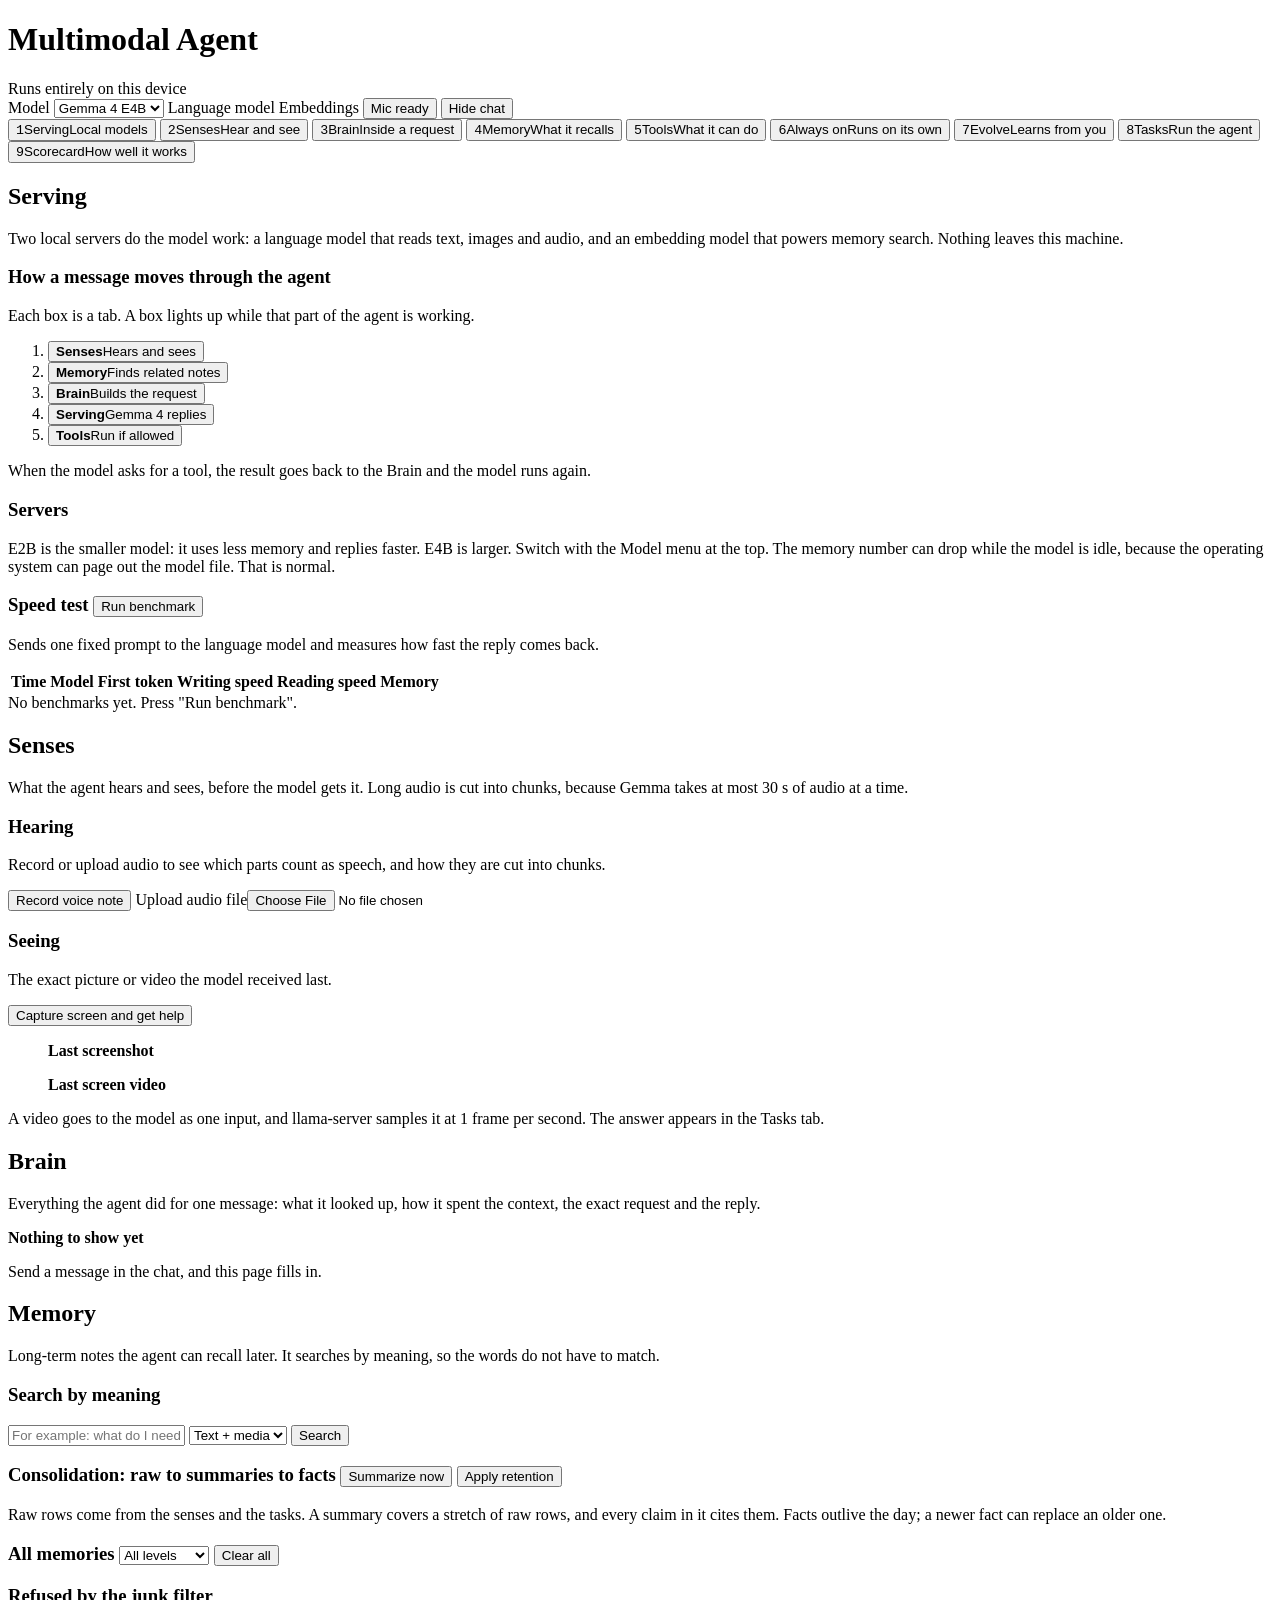
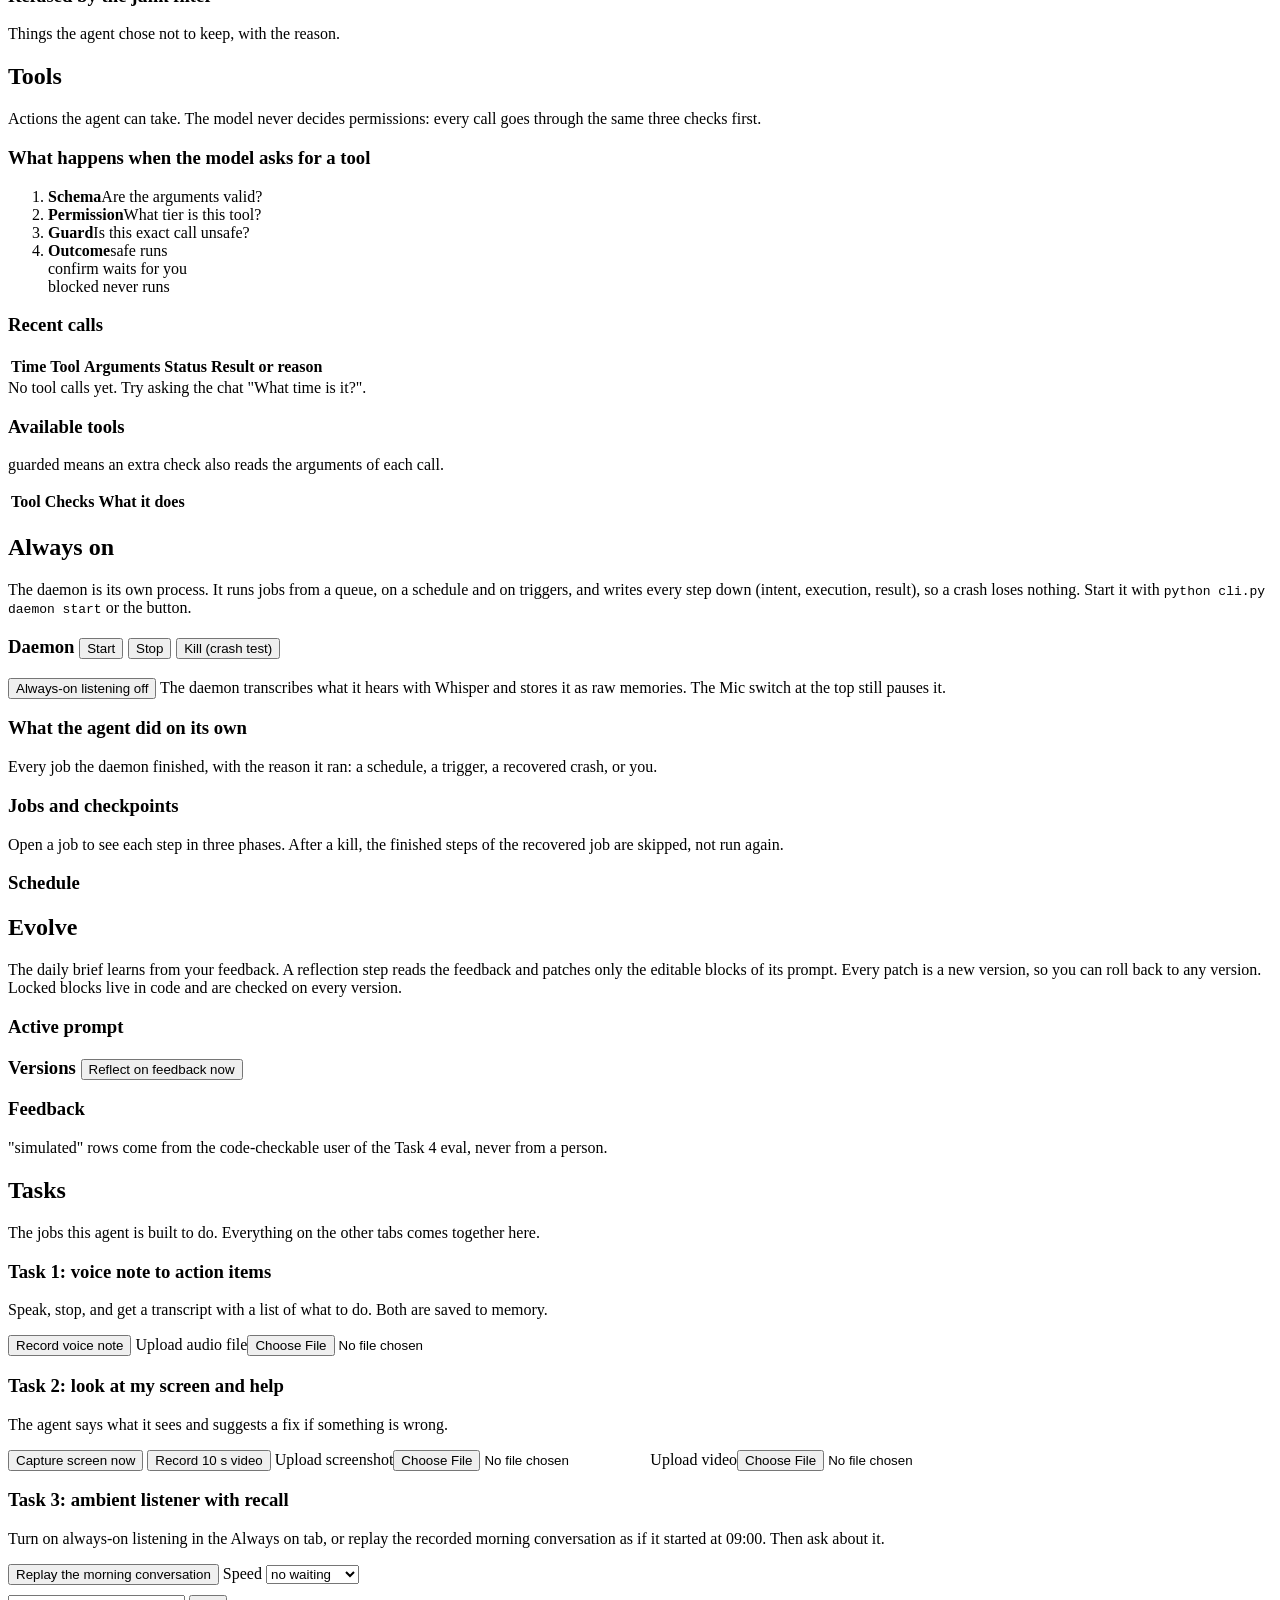
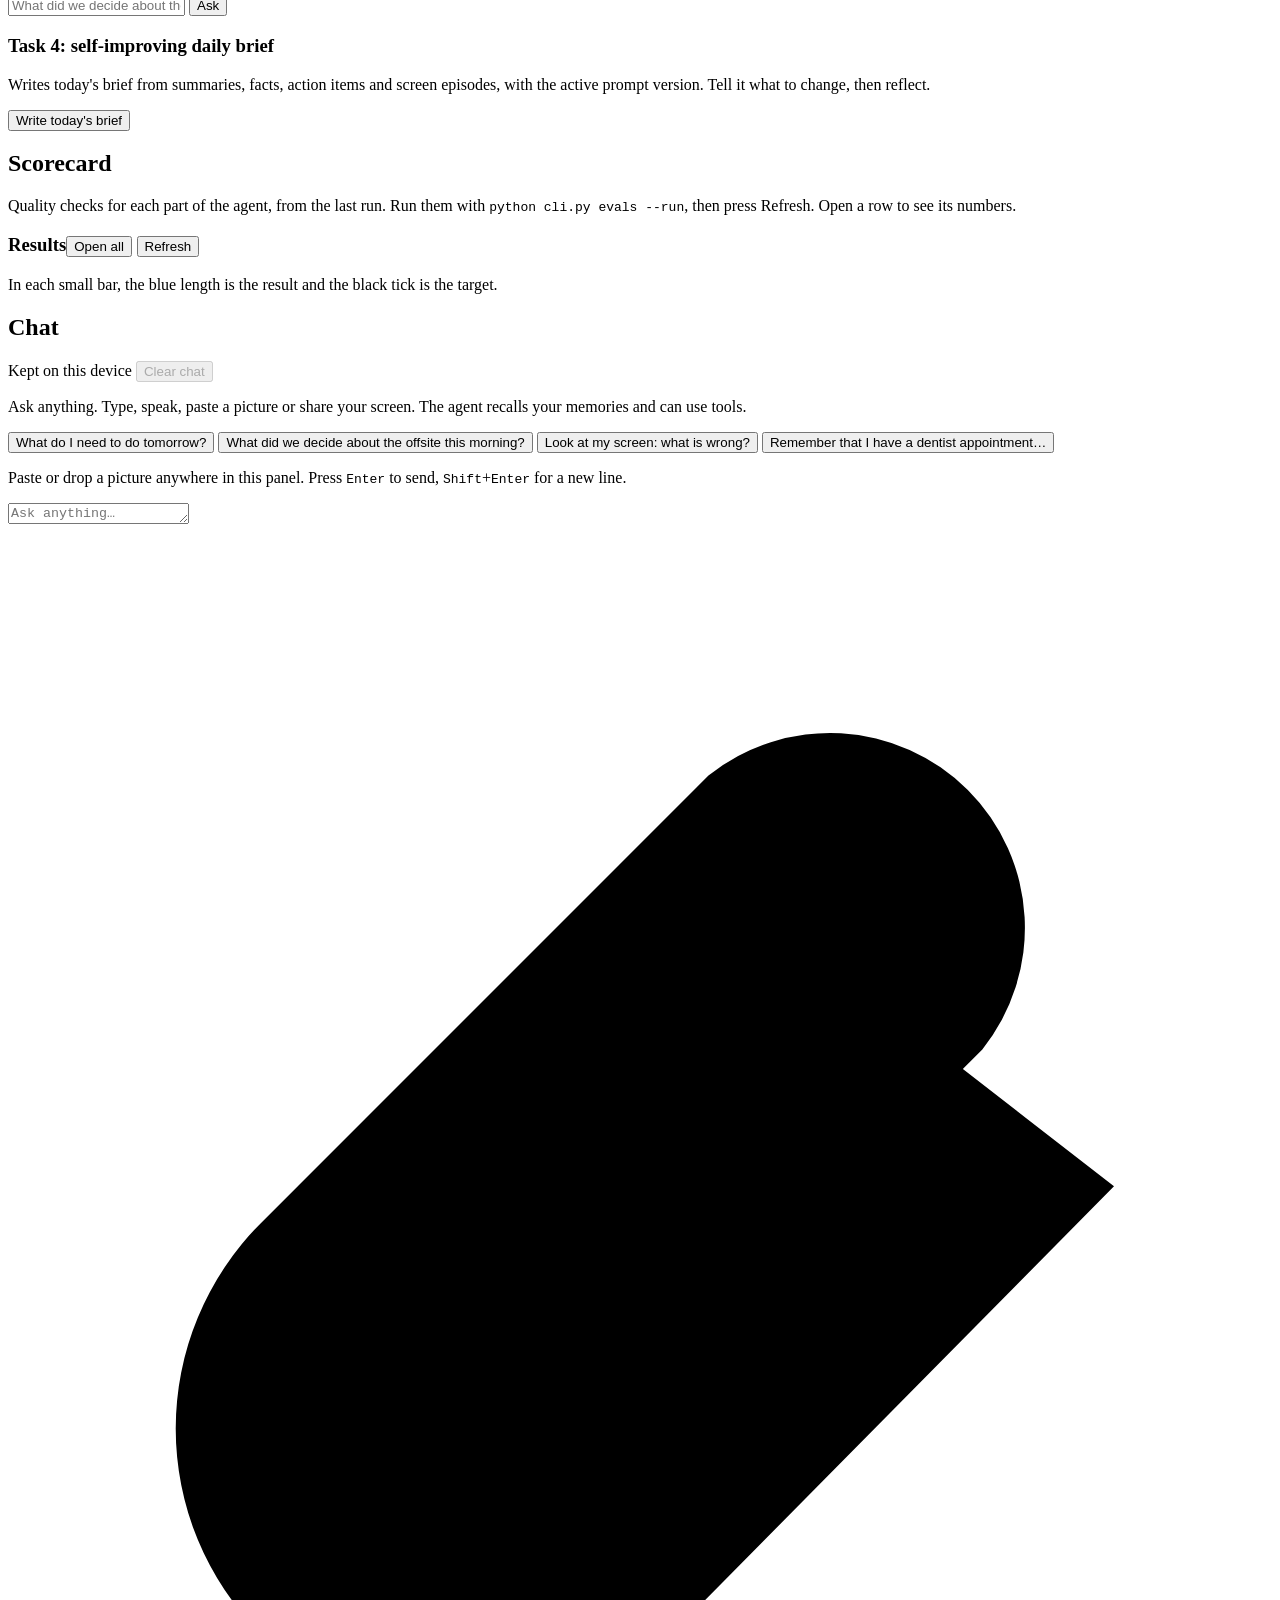
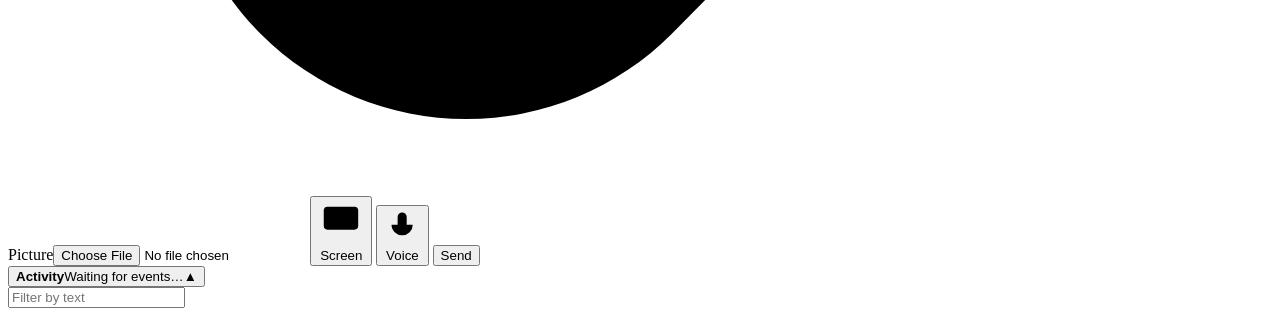
==== dashboard/static/index.html @ 7498f730 "Session 2 review: eval fixes, E2B runs and the dashboard chat - Consolidation writes note-style clai" ====
<!doctype html>
<html lang="en">
<head>
<meta charset="utf-8">
<meta name="viewport" content="width=device-width, initial-scale=1">
<meta name="color-scheme" content="light">
<title>Multimodal Agent</title>
<link rel="stylesheet" href="/static/style.css">
</head>
<body>
<header id="top">
  <div class="brand">
    <h1>Multimodal Agent</h1>
    <span class="tagline">Runs entirely on this device</span>
  </div>
  <div class="status">
    <label class="field" for="tier">Model
      <select id="tier" title="Which Gemma 4 model to run. Switching restarts the language model.">
        <option value="e4b">Gemma 4 E4B</option><option value="e2b">Gemma 4 E2B</option>
      </select>
    </label>
    <span class="stat" title="Language model server. It reads text, images and audio."><i id="llm-dot" class="dot"></i>Language model <span id="llm-mem" class="muted"></span></span>
    <span class="stat" title="Embedding server. It powers memory search."><i id="emb-dot" class="dot"></i>Embeddings <span id="emb-mem" class="muted"></span></span>
    <button id="mic-switch" class="mic" role="switch" aria-checked="true" title="Pause or allow the microphone everywhere. The agent only records when you press Record.">Mic ready</button>
    <button id="chat-toggle" class="small" aria-controls="chat" title="Show or hide the chat (key C)">Hide chat</button>
  </div>
</header>

<div id="banners"><div id="approval-banner" role="alert" hidden></div></div>
<div id="notices" role="status"></div>

<main>
  <section id="content">
    <div id="tabs" role="tablist" aria-label="Sections">
      <button role="tab" data-tab="serving"><span class="tab-title"><kbd>1</kbd>Serving<i class="ping" data-activity="serving"></i></span><span class="tab-sub">Local models</span></button>
      <button role="tab" data-tab="senses"><span class="tab-title"><kbd>2</kbd>Senses<i class="ping" data-activity="senses"></i></span><span class="tab-sub">Hear and see</span></button>
      <button role="tab" data-tab="brain"><span class="tab-title"><kbd>3</kbd>Brain<i class="ping" data-activity="brain"></i></span><span class="tab-sub">Inside a request</span></button>
      <button role="tab" data-tab="memory"><span class="tab-title"><kbd>4</kbd>Memory<i class="ping" data-activity="memory"></i></span><span class="tab-sub">What it recalls</span></button>
      <button role="tab" data-tab="tools"><span class="tab-title"><kbd>5</kbd>Tools<i class="ping" data-activity="tools"></i><span id="tools-badge" class="badge" hidden></span></span><span class="tab-sub">What it can do</span></button>
      <button role="tab" data-tab="daemon"><span class="tab-title"><kbd>6</kbd>Always on<i class="ping" data-activity="daemon"></i><i id="daemon-dot" class="dot" title="Daemon"></i></span><span class="tab-sub">Runs on its own</span></button>
      <button role="tab" data-tab="evolve"><span class="tab-title"><kbd>7</kbd>Evolve<i class="ping" data-activity="evolve"></i></span><span class="tab-sub">Learns from you</span></button>
      <button role="tab" data-tab="tasks"><span class="tab-title"><kbd>8</kbd>Tasks<i class="ping" data-activity="tasks"></i></span><span class="tab-sub">Run the agent</span></button>
      <button role="tab" data-tab="scorecard"><span class="tab-title"><kbd>9</kbd>Scorecard</span><span class="tab-sub">How well it works</span></button>
    </div>

    <div class="panel" id="panel-serving" role="tabpanel">
      <div class="page-head"><h2>Serving</h2>
        <p>Two local servers do the model work: a language model that reads text, images and audio, and an embedding
          model that powers memory search. Nothing leaves this machine.</p></div>

      <div class="card"><h3>How a message moves through the agent</h3>
        <p class="hint">Each box is a tab. A box lights up while that part of the agent is working.</p>
        <ol class="flow">
          <li><button data-go="senses"><b>Senses</b><span>Hears and sees</span><i class="ping" data-activity="senses"></i></button></li>
          <li><button data-go="memory"><b>Memory</b><span>Finds related notes</span><i class="ping" data-activity="memory"></i></button></li>
          <li><button data-go="brain"><b>Brain</b><span>Builds the request</span><i class="ping" data-activity="brain"></i></button></li>
          <li><button data-go="serving"><b>Serving</b><span>Gemma 4 replies</span><i class="ping" data-activity="serving"></i></button></li>
          <li><button data-go="tools"><b>Tools</b><span>Run if allowed</span><i class="ping" data-activity="tools"></i></button></li>
        </ol>
        <p class="hint flow-note">When the model asks for a tool, the result goes back to the Brain and the model runs again.</p>
      </div>

      <div class="card"><h3>Servers</h3>
        <div id="serving-info" class="servers"></div>
        <p class="hint">E2B is the smaller model: it uses less memory and replies faster. E4B is larger. Switch with the Model menu at the top.
          The memory number can drop while the model is idle, because the operating system can page out the model file. That is normal.</p>
        <details class="more" id="serving-cmd" hidden><summary>How the servers were started</summary><div id="serving-cmd-body"></div></details>
      </div>

      <div class="card"><h3>Speed test <button id="bench-btn" class="primary small head-action" data-busy="Measuring…">Run benchmark</button></h3>
        <p class="hint">Sends one fixed prompt to the language model and measures how fast the reply comes back.</p>
        <div id="bench-latest" class="tiles"></div>
        <div class="table-wrap"><table id="bench-table"><thead><tr><th>Time</th><th>Model</th><th class="num">First token</th>
          <th class="num">Writing speed</th><th class="num">Reading speed</th><th class="num">Memory</th></tr></thead><tbody></tbody></table></div>
        <div class="empty-note">No benchmarks yet. Press "Run benchmark".</div></div>
    </div>

    <div class="panel" id="panel-senses" role="tabpanel">
      <div class="page-head"><h2>Senses</h2>
        <p>What the agent hears and sees, before the model gets it. Long audio is cut into chunks, because Gemma takes at most 30 s of audio at a time.</p></div>
      <div class="card"><h3>Hearing</h3>
        <p class="hint">Record or upload audio to see which parts count as speech, and how they are cut into chunks.</p>
        <div class="row"><button id="rec-btn" class="primary">Record voice note</button>
          <label class="file">Upload audio file<input type="file" id="wav-file" accept="audio/*"></label></div>
        <div id="timeline"></div>
      </div>
      <div class="card"><h3>Seeing</h3>
        <p class="hint">The exact picture or video the model received last.</p>
        <div class="row"><button id="look-btn2">Capture screen and get help</button></div>
        <div class="media-pair">
          <figure><figcaption><b>Last screenshot</b> <span id="screen-info" class="muted"></span></figcaption>
            <div id="last-screen" class="media-slot" data-empty="No screenshot yet."></div></figure>
          <figure><figcaption><b>Last screen video</b> <span id="video-info" class="muted"></span></figcaption>
            <div id="last-video" class="media-slot" data-empty="No video yet."></div></figure>
        </div>
        <p class="hint">A video goes to the model as one input, and llama-server samples it at 1 frame per second. The answer appears in the Tasks tab.</p>
      </div>
    </div>

    <div class="panel" id="panel-brain" role="tabpanel">
      <div class="page-head"><h2>Brain</h2>
        <p>Everything the agent did for one message: what it looked up, how it spent the context, the exact request and the reply.</p></div>
      <div id="brain-empty" class="card empty-card"><b>Nothing to show yet</b><p>Send a message in the chat, and this page fills in.</p></div>
      <div id="brain-body" hidden>
        <div class="card"><div class="turn-head"><h3>What happened</h3>
            <div class="turn-nav"><button id="turn-prev" class="small" aria-label="Earlier message">‹ Earlier</button>
              <span id="turn-pos" class="muted"></span>
              <button id="turn-next" class="small" aria-label="Later message">Later ›</button></div></div>
          <p id="turn-title" class="turn-title"></p>
          <ol id="turn-steps" class="steps"></ol></div>
        <div class="card"><h3>Context budget</h3>
          <p class="hint">The model has a fixed amount of room. This is how much the message used, and what filled it.</p>
          <div id="budget"></div></div>
        <div class="card"><h3>Request sent to the model <span id="req-label" class="muted"></span></h3>
          <div id="last-request"></div></div>
        <div class="card"><h3>Reply from the model</h3><div id="last-reply"></div></div>
      </div>
    </div>

    <div class="panel" id="panel-memory" role="tabpanel">
      <div class="page-head"><h2>Memory</h2>
        <p>Long-term notes the agent can recall later. It searches by meaning, so the words do not have to match.</p></div>
      <div class="card"><h3>Search by meaning</h3>
        <form id="mem-form" class="row"><input id="mem-q" aria-label="Search memories" placeholder="For example: what do I need to do tomorrow?">
          <select id="mem-mode" aria-label="Which vectors to compare" title="Text vectors, image/audio vectors, or the better of the two">
            <option value="both">Text + media</option><option value="text">Text only</option><option value="media">Media only</option></select>
          <button class="primary">Search</button></form>
        <div id="mem-hits"></div></div>
      <div class="card"><h3>Consolidation: raw to summaries to facts
          <span class="head-action"><button id="consolidate-btn" class="small primary" data-busy="Summarizing…">Summarize now</button>
          <button id="forget-btn" class="small" data-busy="Forgetting…" title="Delete raw rows that a summary covers once they are older than the retention time">Apply retention</button></span></h3>
        <p class="hint">Raw rows come from the senses and the tasks. A summary covers a stretch of raw rows, and every claim in it cites them. Facts outlive the day; a newer fact can replace an older one.</p>
        <div id="mem-levels" class="tiles"></div></div>
      <div class="card"><h3><span>All memories <span id="mem-count" class="muted"></span></span>
          <span class="head-action"><select id="mem-level" aria-label="Show level"><option value="">All levels</option><option value="raw">Raw</option><option value="summary">Summaries</option><option value="fact">Facts</option></select>
          <button id="mem-clear" class="small danger">Clear all</button></span></h3>
        <div id="mem-all"></div></div>
      <div class="card"><h3>Refused by the junk filter</h3>
        <p class="hint">Things the agent chose not to keep, with the reason.</p>
        <div id="mem-rejected"></div></div>
    </div>

    <div class="panel" id="panel-tools" role="tabpanel">
      <div class="page-head"><h2>Tools</h2>
        <p>Actions the agent can take. The model never decides permissions: every call goes through the same three checks first.</p></div>
      <div class="card"><h3>What happens when the model asks for a tool</h3>
        <ol class="flow gates">
          <li><div><b>Schema</b><span>Are the arguments valid?</span></div></li>
          <li><div><b>Permission</b><span>What tier is this tool?</span></div></li>
          <li><div><b>Guard</b><span>Is this exact call unsafe?</span></div></li>
          <li><div class="gate-out"><b>Outcome</b><span><span class="tag safe">safe</span> runs<br><span class="tag confirm">confirm</span> waits for you<br><span class="tag blocked">blocked</span> never runs</span></div></li>
        </ol></div>
      <div class="card"><h3>Recent calls</h3>
        <div class="table-wrap scroll-y"><table id="tool-calls"><thead><tr><th>Time</th><th>Tool</th><th>Arguments</th>
          <th>Status</th><th>Result or reason</th></tr></thead><tbody></tbody></table></div>
        <div class="empty-note">No tool calls yet. Try asking the chat "What time is it?".</div></div>
      <div class="card"><h3>Available tools</h3>
        <p class="hint"><span class="tag plain">guarded</span> means an extra check also reads the arguments of each call.</p>
        <div class="table-wrap"><table id="tool-list"><thead class="sr-only"><tr><th>Tool</th><th>Checks</th><th>What it does</th></tr></thead><tbody></tbody></table></div></div>
    </div>

    <div class="panel" id="panel-daemon" role="tabpanel">
      <div class="page-head"><h2>Always on</h2>
        <p>The daemon is its own process. It runs jobs from a queue, on a schedule and on triggers, and writes every step down
          (intent, execution, result), so a crash loses nothing. Start it with <code>python cli.py daemon start</code> or the button.</p></div>
      <div class="card"><h3>Daemon <span id="daemon-state" class="muted"></span>
          <span class="head-action"><button id="daemon-start" class="small primary" data-busy="Starting…">Start</button>
          <button id="daemon-stop" class="small" data-busy="Stopping…">Stop</button>
          <button id="daemon-kill" class="small danger" data-busy="Killing…" title="SIGKILL: no cleanup runs, as in a crash. Start it again to see it resume.">Kill (crash test)</button></span></h3>
        <div id="daemon-tiles" class="tiles"></div>
        <div class="row" style="margin-top:12px"><button id="listen-switch" class="mic paused" role="switch" aria-checked="false">Always-on listening off</button>
          <span class="hint">The daemon transcribes what it hears with Whisper and stores it as raw memories. The Mic switch at the top still pauses it.</span></div></div>
      <div class="card"><h3>What the agent did on its own</h3>
        <p class="hint">Every job the daemon finished, with the reason it ran: a schedule, a trigger, a recovered crash, or you.</p>
        <div id="daemon-feed"></div></div>
      <div class="card"><h3>Jobs and checkpoints</h3>
        <p class="hint">Open a job to see each step in three phases. After a kill, the finished steps of the recovered job are skipped, not run again.</p>
        <div id="daemon-jobs"></div></div>
      <div class="card"><h3>Schedule</h3><div id="daemon-schedule"></div></div>
    </div>

    <div class="panel" id="panel-evolve" role="tabpanel">
      <div class="page-head"><h2>Evolve</h2>
        <p>The daily brief learns from your feedback. A reflection step reads the feedback and patches only the editable blocks of its prompt.
          Every patch is a new version, so you can roll back to any version. Locked blocks live in code and are checked on every version.</p></div>
      <div class="card"><h3>Active prompt <span id="evolve-version" class="muted"></span><span id="evolve-locked" class="head-action"></span></h3>
        <div id="evolve-prompt"></div></div>
      <div class="card"><h3>Versions <span class="head-action"><button id="reflect-btn" class="small primary" data-busy="Reflecting…">Reflect on feedback now</button></span></h3>
        <p class="hint" id="evolve-pending"></p>
        <div id="evolve-versions"></div></div>
      <div class="card" id="evolve-diff-card" hidden><h3>What changed <span id="evolve-diff-label" class="muted"></span></h3><div id="evolve-diff"></div></div>
      <div class="card"><h3>Feedback</h3><p class="hint">"simulated" rows come from the code-checkable user of the Task 4 eval, never from a person.</p>
        <div id="evolve-feedback"></div></div>
    </div>

    <div class="panel" id="panel-tasks" role="tabpanel">
      <div class="page-head"><h2>Tasks</h2><p>The jobs this agent is built to do. Everything on the other tabs comes together here.</p></div>
      <div class="card"><h3>Task 1: voice note to action items</h3>
        <p class="hint">Speak, stop, and get a transcript with a list of what to do. Both are saved to memory.</p>
        <div class="row"><button id="rec-btn2" class="primary">Record voice note</button>
          <label class="file">Upload audio file<input type="file" id="wav-file2" accept="audio/*"></label></div>
        <div id="task1-out" class="result"></div></div>
      <div class="card"><h3>Task 2: look at my screen and help</h3>
        <p class="hint">The agent says what it sees and suggests a fix if something is wrong.</p>
        <div class="row"><button id="look-btn" class="primary">Capture screen now</button>
          <button id="watch-btn" data-busy="Recording…">Record 10 s video</button>
          <span class="row-sep" aria-hidden="true"></span>
          <label class="file">Upload screenshot<input type="file" id="img-file" accept="image/*"></label>
          <label class="file">Upload video<input type="file" id="video-file" accept="video/*"></label></div>
        <p id="hotkey-tip" class="tip" hidden></p>
        <div id="task2-out" class="result"></div></div>
      <div class="card"><h3>Task 3: ambient listener with recall</h3>
        <p class="hint">Turn on always-on listening in the Always on tab, or replay the recorded morning conversation as if it started at 09:00. Then ask about it.</p>
        <div class="row"><button id="replay-btn" class="primary" data-busy="Replaying…">Replay the morning conversation</button>
          <label class="field" for="replay-speed">Speed <select id="replay-speed"><option value="0">no waiting</option><option value="4">4× real time</option><option value="1">real time</option></select></label></div>
        <div id="task3-heard" class="heard"></div>
        <form id="ask-form" class="row" style="margin-top:10px"><input id="ask-q" aria-label="Question about earlier events" placeholder="What did we decide about the offsite venue this morning?">
          <button class="primary" data-busy="Thinking…">Ask</button></form>
        <div id="task3-out" class="result"></div></div>
      <div class="card"><h3>Task 4: self-improving daily brief</h3>
        <p class="hint">Writes today's brief from summaries, facts, action items and screen episodes, with the active prompt version. Tell it what to change, then reflect.</p>
        <div class="row"><button id="brief-btn" class="primary" data-busy="Writing…">Write today's brief</button></div>
        <div id="task4-out" class="result"></div>
        <form id="feedback-form" class="row" hidden style="margin-top:10px"><input id="feedback-text" aria-label="Feedback" placeholder="For example: too long, and put the deadlines first">
          <button type="button" data-rating="1">👍 Good</button><button type="button" data-rating="-1" class="primary">Send feedback</button></form>
        <div id="task4-reflect" class="result"></div></div>
    </div>

    <div class="panel" id="panel-scorecard" role="tabpanel">
      <div class="page-head"><h2>Scorecard</h2>
        <p>Quality checks for each part of the agent, from the last run. Run them with <code>python cli.py evals --run</code>, then press Refresh. Open a row to see its numbers.</p></div>
      <div id="score-summary" class="card"></div>
      <div class="card"><h3><span>Results</span><span class="head-action"><button id="score-expand" class="small">Open all</button> <button id="score-refresh" class="small">Refresh</button></span></h3>
        <p class="hint">In each small bar, the blue length is the result and the black tick is the target.</p>
        <div id="score-list"></div></div>
    </div>
  </section>

  <aside id="chat" aria-label="Chat">
    <div class="chat-head"><h2>Chat</h2>
      <span class="chat-head-note muted" title="Saved on this machine in data/runtime/chat.json">Kept on this device</span>
      <button id="chat-clear" class="small" disabled title="Forget this conversation and its pictures. Long-term memories stay." data-busy="Clearing…">Clear chat</button></div>
    <div id="chat-empty">
      <p>Ask anything. Type, speak, paste a picture or share your screen. The agent recalls your memories and can use tools.</p>
      <div class="suggest">
        <button type="button" data-suggest="What do I need to do tomorrow?">What do I need to do tomorrow?</button>
        <button type="button" data-suggest="What did we decide about the offsite this morning?">What did we decide about the offsite this morning?</button>
        <button type="button" data-suggest="What is wrong on my screen, and how do I fix it?" data-screen="1">Look at my screen: what is wrong?</button>
        <button type="button" data-suggest="Remember that I have a dentist appointment next Tuesday at 3pm">Remember that I have a dentist appointment…</button>
      </div>
      <p class="hint">Paste or drop a picture anywhere in this panel. Press <kbd>Enter</kbd> to send, <kbd>Shift</kbd>+<kbd>Enter</kbd> for a new line.</p>
    </div>
    <div id="chat-log" aria-live="polite"></div>
    <div id="chat-approvals" role="alert" hidden></div>
    <form id="chat-form">
      <div id="chat-attach" hidden></div>
      <textarea id="chat-input" rows="1" aria-label="Message" placeholder="Ask anything…" autocomplete="off"></textarea>
      <div class="composer-bar">
        <label class="tool-btn" title="Attach a picture (or paste one)">
          <svg viewBox="0 0 24 24" aria-hidden="true"><path d="M21 12.5 12.6 21a5.5 5.5 0 0 1-7.8-7.8l8.5-8.5a3.7 3.7 0 0 1 5.2 5.2l-8.5 8.5a1.8 1.8 0 0 1-2.6-2.6l7.8-7.8"/></svg>
          <span>Picture</span><input type="file" id="chat-file" accept="image/*"></label>
        <button type="button" id="chat-screen" class="tool-btn" aria-pressed="false" title="Send one screenshot with this message">
          <svg viewBox="0 0 24 24" aria-hidden="true"><rect x="3" y="4" width="18" height="12" rx="2"/><path d="M8 20h8M12 16v4"/></svg>
          <span>Screen</span></button>
        <button type="button" id="chat-voice" class="tool-btn" aria-pressed="false" title="Speak your message. Press again to stop and send.">
          <svg viewBox="0 0 24 24" aria-hidden="true"><rect x="9" y="3" width="6" height="11" rx="3"/><path d="M5 11a7 7 0 0 0 14 0M12 18v3"/></svg>
          <span>Voice</span></button>
        <button class="primary send" data-busy="Sending…">Send</button>
      </div>
    </form>
  </aside>
</main>

<div id="drawer">
  <button id="drawer-bar" aria-expanded="false" aria-controls="drawer-body">
    <strong>Activity</strong><span class="latest" id="latest-event">Waiting for events…</span><span class="chev" aria-hidden="true">▲</span>
  </button>
  <div id="drawer-body">
    <div id="drawer-tools">
      <div id="event-chips" role="group" aria-label="Show events from"></div>
      <input id="event-filter" aria-label="Filter events" placeholder="Filter by text">
    </div>
    <div id="event-log"></div>
  </div>
</div>

<dialog id="lightbox" aria-label="Enlarged image"><img alt=""></dialog>
<output id="toast"></output>
<script src="/static/app.js"></script>
<script src="/static/always_on.js"></script>
</body>
</html>
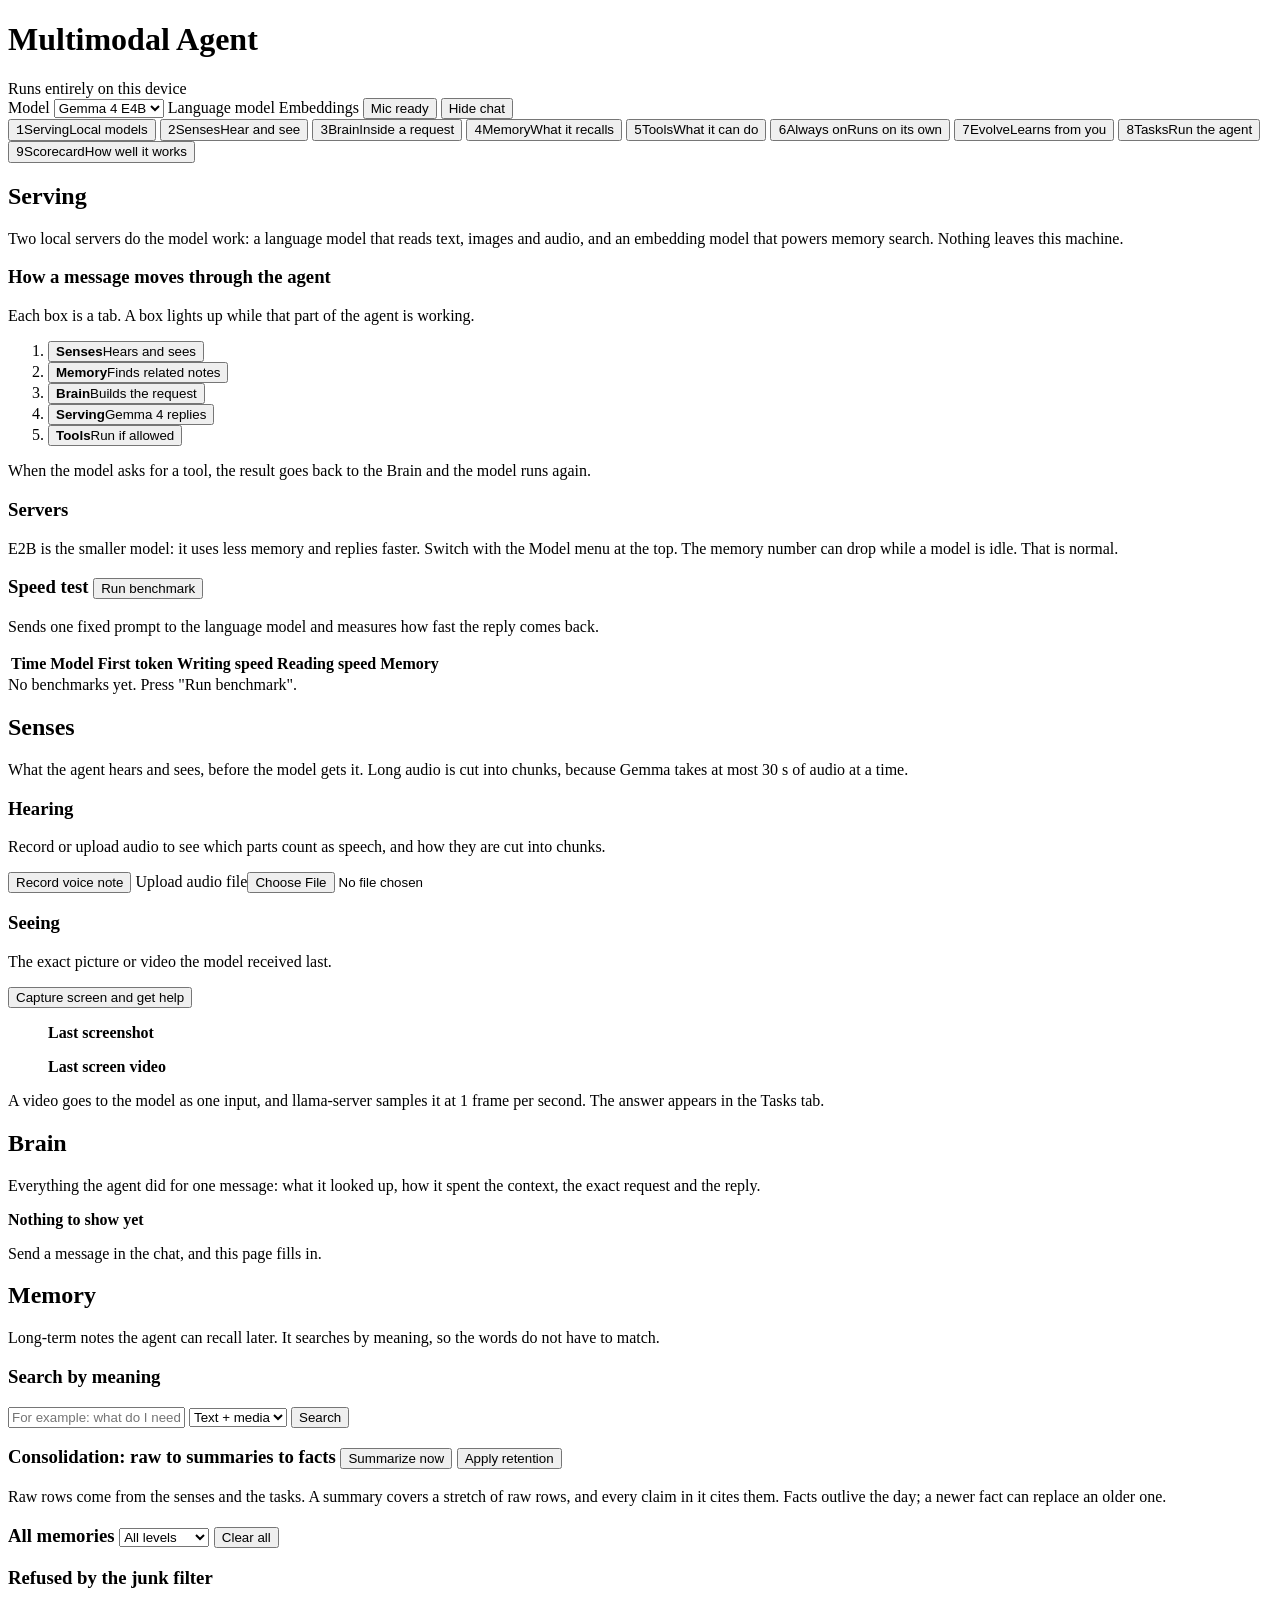
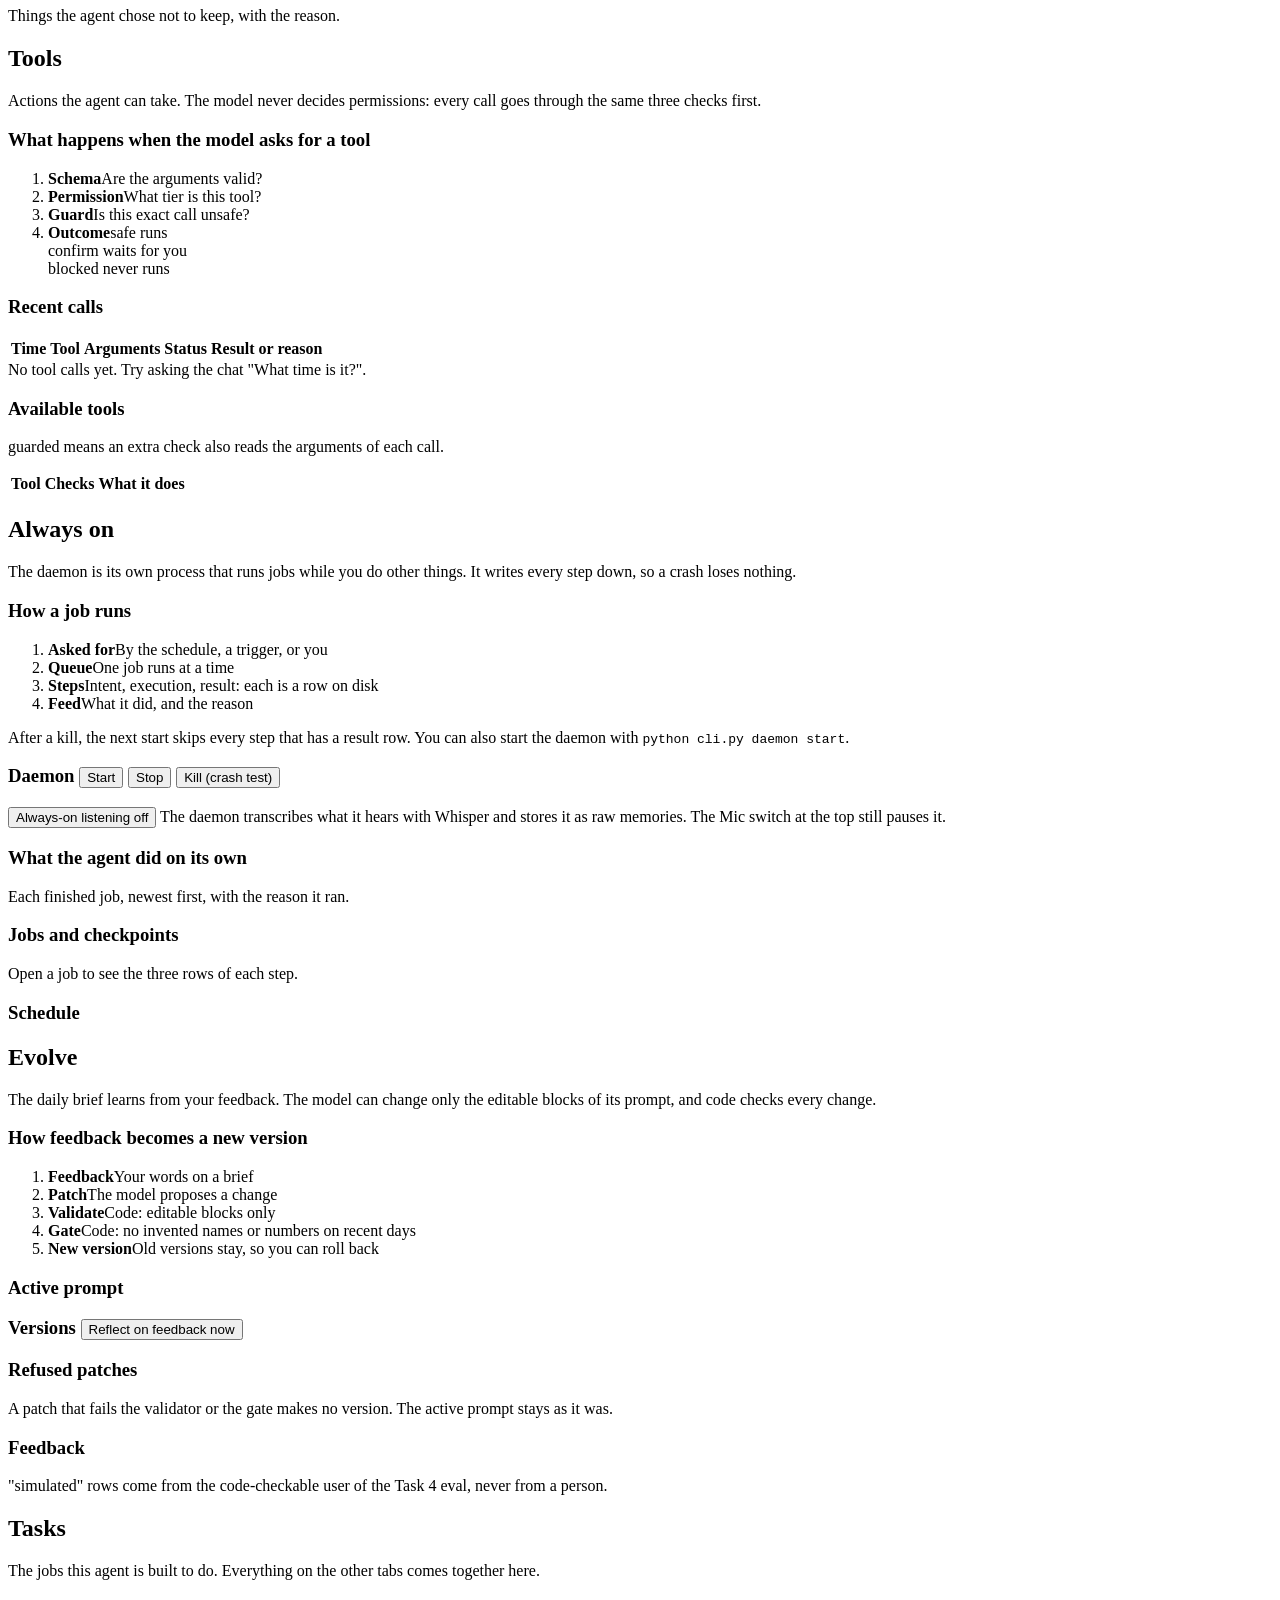
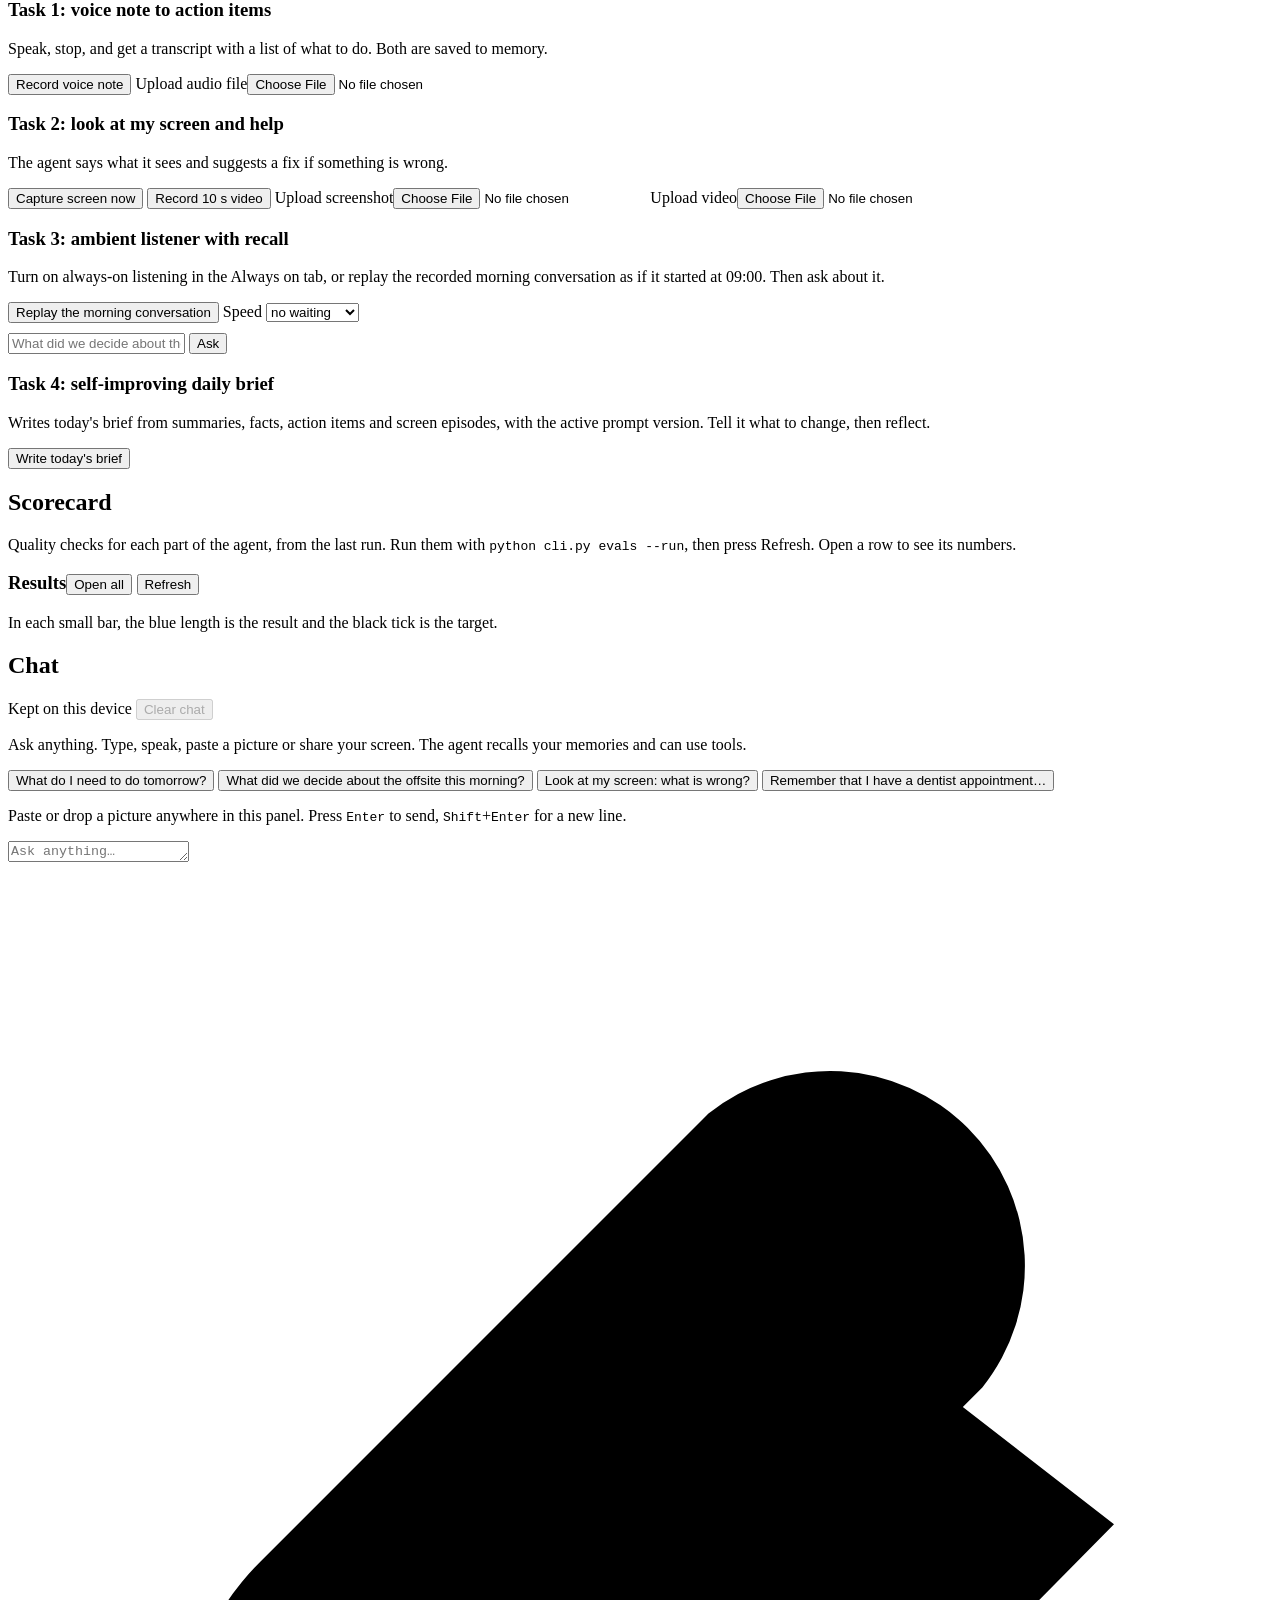
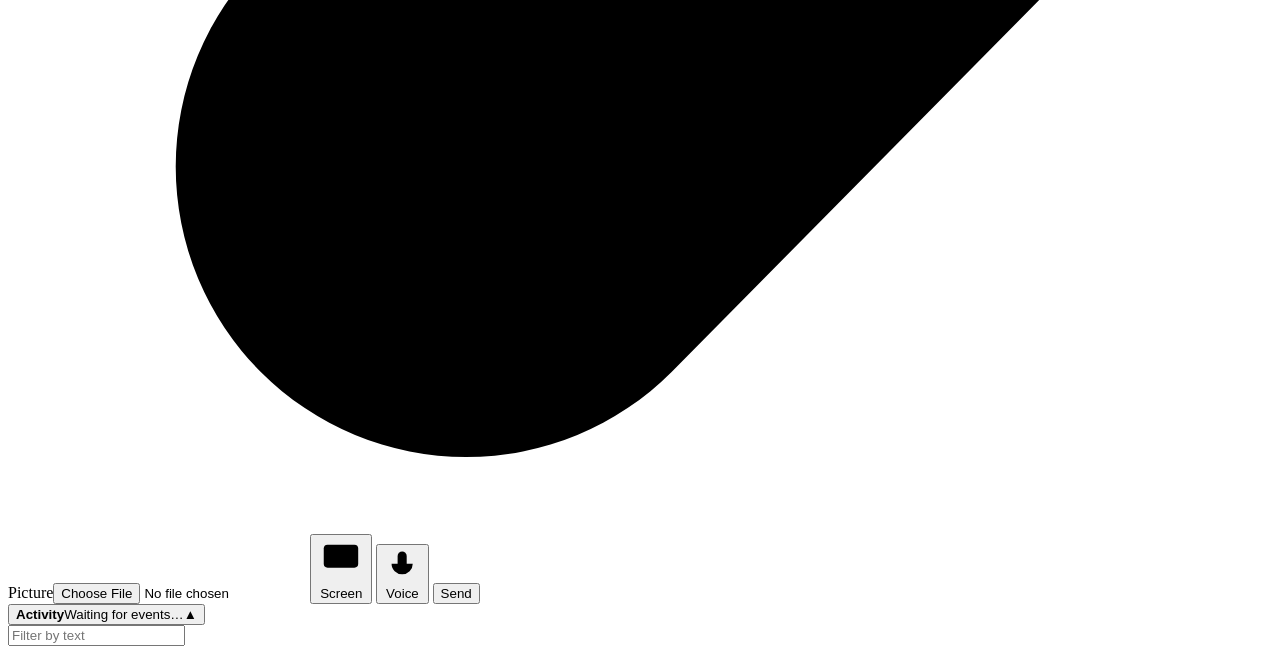
==== commit 9c9de4aa: "Simplify the dashboard and bring the Session 2 primer up to date Dashboard: the Brain tab groups one" ====
--- a/dashboard/static/index.html
+++ b/dashboard/static/index.html
@@ -62,8 +62,8 @@
 
       <div class="card"><h3>Servers</h3>
         <div id="serving-info" class="servers"></div>
-        <p class="hint">E2B is the smaller model: it uses less memory and replies faster. E4B is larger. Switch with the Model menu at the top.
-          The memory number can drop while the model is idle, because the operating system can page out the model file. That is normal.</p>
+        <p class="hint">E2B is the smaller model: it uses less memory and replies faster. Switch with the Model menu at the top.
+          The memory number can drop while a model is idle. That is normal.</p>
         <details class="more" id="serving-cmd" hidden><summary>How the servers were started</summary><div id="serving-cmd-body"></div></details>
       </div>
 
@@ -107,6 +107,10 @@
               <span id="turn-pos" class="muted"></span>
               <button id="turn-next" class="small" aria-label="Later message">Later ›</button></div></div>
           <p id="turn-title" class="turn-title"></p>
+          <p class="hint turn-from"><span id="turn-from"></span>
+            <label class="field" for="turn-source">Show <select id="turn-source" title="Evals, the command line and the daemon write model requests to the same log">
+              <option value="dashboard">only what I sent from this dashboard</option>
+              <option value="all">everything, with evals and daemon jobs</option></select></label></p>
           <ol id="turn-steps" class="steps"></ol></div>
         <div class="card"><h3>Context budget</h3>
           <p class="hint">The model has a fixed amount of room. This is how much the message used, and what filled it.</p>
@@ -161,8 +165,15 @@
 
     <div class="panel" id="panel-daemon" role="tabpanel">
       <div class="page-head"><h2>Always on</h2>
-        <p>The daemon is its own process. It runs jobs from a queue, on a schedule and on triggers, and writes every step down
-          (intent, execution, result), so a crash loses nothing. Start it with <code>python cli.py daemon start</code> or the button.</p></div>
+        <p>The daemon is its own process that runs jobs while you do other things. It writes every step down, so a crash loses nothing.</p></div>
+      <div class="card"><h3>How a job runs</h3>
+        <ol class="flow gates">
+          <li><div><b>Asked for</b><span>By the schedule, a trigger, or you</span></div></li>
+          <li><div><b>Queue</b><span>One job runs at a time</span></div></li>
+          <li><div><b>Steps</b><span>Intent, execution, result: each is a row on disk</span></div></li>
+          <li><div><b>Feed</b><span>What it did, and the reason</span></div></li>
+        </ol>
+        <p class="hint flow-note">After a kill, the next start skips every step that has a result row. You can also start the daemon with <code>python cli.py daemon start</code>.</p></div>
       <div class="card"><h3>Daemon <span id="daemon-state" class="muted"></span>
           <span class="head-action"><button id="daemon-start" class="small primary" data-busy="Starting…">Start</button>
           <button id="daemon-stop" class="small" data-busy="Stopping…">Stop</button>
@@ -171,24 +182,34 @@
         <div class="row" style="margin-top:12px"><button id="listen-switch" class="mic paused" role="switch" aria-checked="false">Always-on listening off</button>
           <span class="hint">The daemon transcribes what it hears with Whisper and stores it as raw memories. The Mic switch at the top still pauses it.</span></div></div>
       <div class="card"><h3>What the agent did on its own</h3>
-        <p class="hint">Every job the daemon finished, with the reason it ran: a schedule, a trigger, a recovered crash, or you.</p>
+        <p class="hint">Each finished job, newest first, with the reason it ran.</p>
         <div id="daemon-feed"></div></div>
       <div class="card"><h3>Jobs and checkpoints</h3>
-        <p class="hint">Open a job to see each step in three phases. After a kill, the finished steps of the recovered job are skipped, not run again.</p>
+        <p class="hint">Open a job to see the three rows of each step.</p>
         <div id="daemon-jobs"></div></div>
       <div class="card"><h3>Schedule</h3><div id="daemon-schedule"></div></div>
     </div>
 
     <div class="panel" id="panel-evolve" role="tabpanel">
       <div class="page-head"><h2>Evolve</h2>
-        <p>The daily brief learns from your feedback. A reflection step reads the feedback and patches only the editable blocks of its prompt.
-          Every patch is a new version, so you can roll back to any version. Locked blocks live in code and are checked on every version.</p></div>
+        <p>The daily brief learns from your feedback. The model can change only the editable blocks of its prompt, and code checks every change.</p></div>
+      <div class="card"><h3>How feedback becomes a new version</h3>
+        <ol class="flow gates">
+          <li><div><b>Feedback</b><span>Your words on a brief</span></div></li>
+          <li><div><b>Patch</b><span>The model proposes a change</span></div></li>
+          <li><div><b>Validate</b><span>Code: editable blocks only</span></div></li>
+          <li><div><b>Gate</b><span>Code: no invented names or numbers on recent days</span></div></li>
+          <li><div class="gate-out"><b>New version</b><span>Old versions stay, so you can roll back</span></div></li>
+        </ol></div>
       <div class="card"><h3>Active prompt <span id="evolve-version" class="muted"></span><span id="evolve-locked" class="head-action"></span></h3>
         <div id="evolve-prompt"></div></div>
       <div class="card"><h3>Versions <span class="head-action"><button id="reflect-btn" class="small primary" data-busy="Reflecting…">Reflect on feedback now</button></span></h3>
         <p class="hint" id="evolve-pending"></p>
         <div id="evolve-versions"></div></div>
       <div class="card" id="evolve-diff-card" hidden><h3>What changed <span id="evolve-diff-label" class="muted"></span></h3><div id="evolve-diff"></div></div>
+      <div class="card"><h3>Refused patches</h3>
+        <p class="hint">A patch that fails the validator or the gate makes no version. The active prompt stays as it was.</p>
+        <div id="evolve-refused"></div></div>
       <div class="card"><h3>Feedback</h3><p class="hint">"simulated" rows come from the code-checkable user of the Task 4 eval, never from a person.</p>
         <div id="evolve-feedback"></div></div>
     </div>
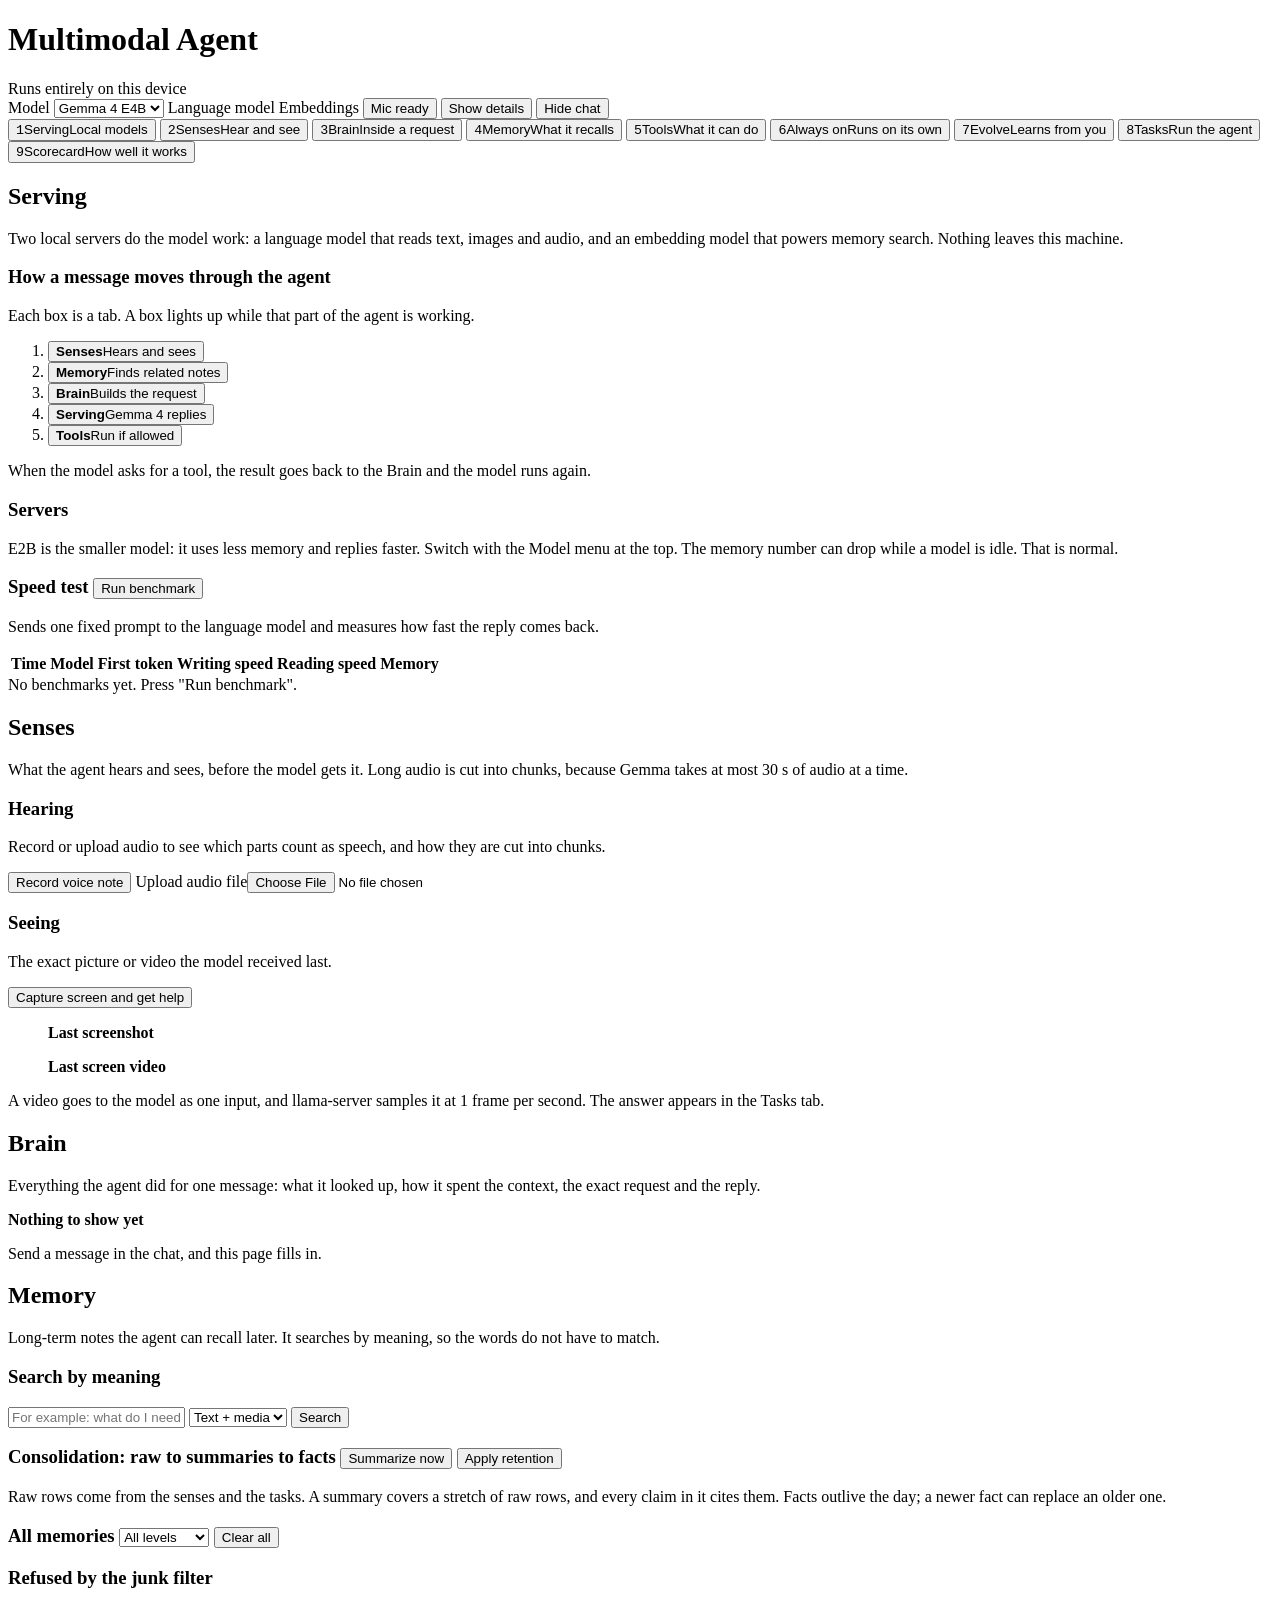
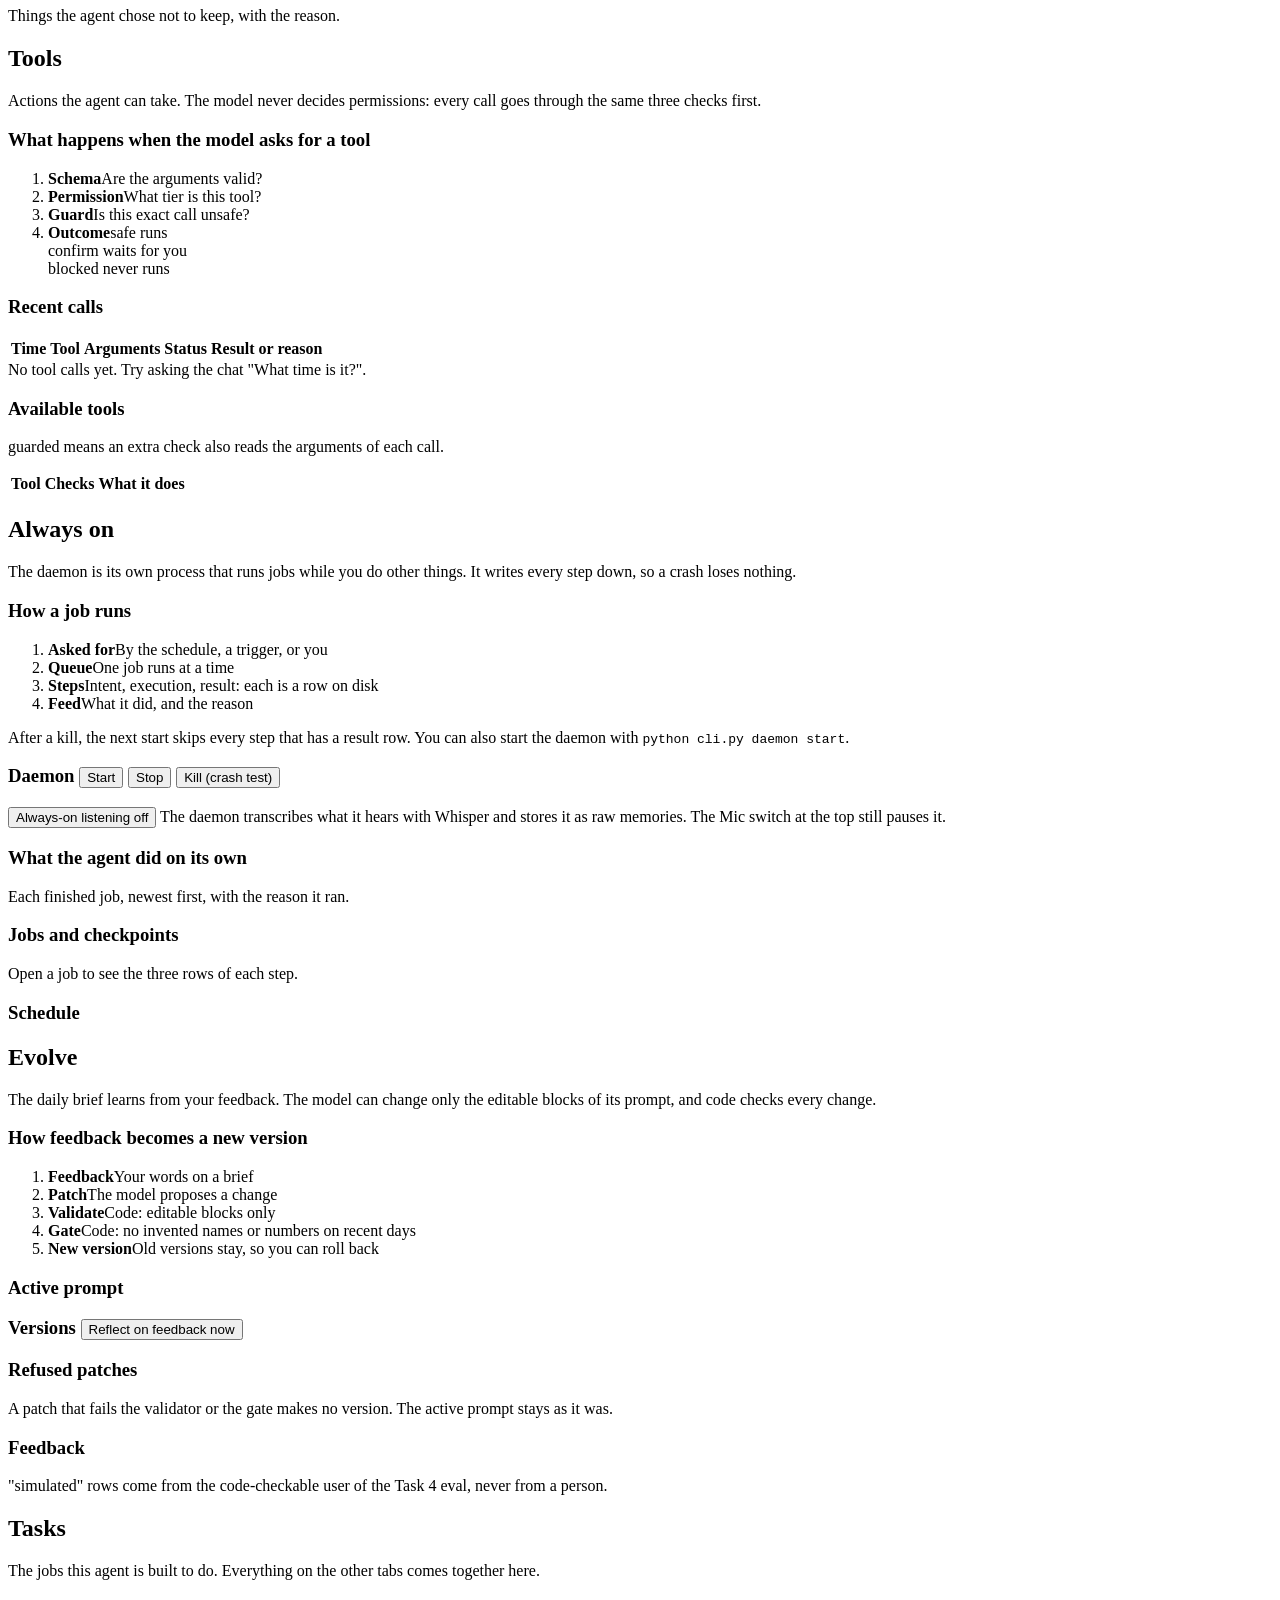
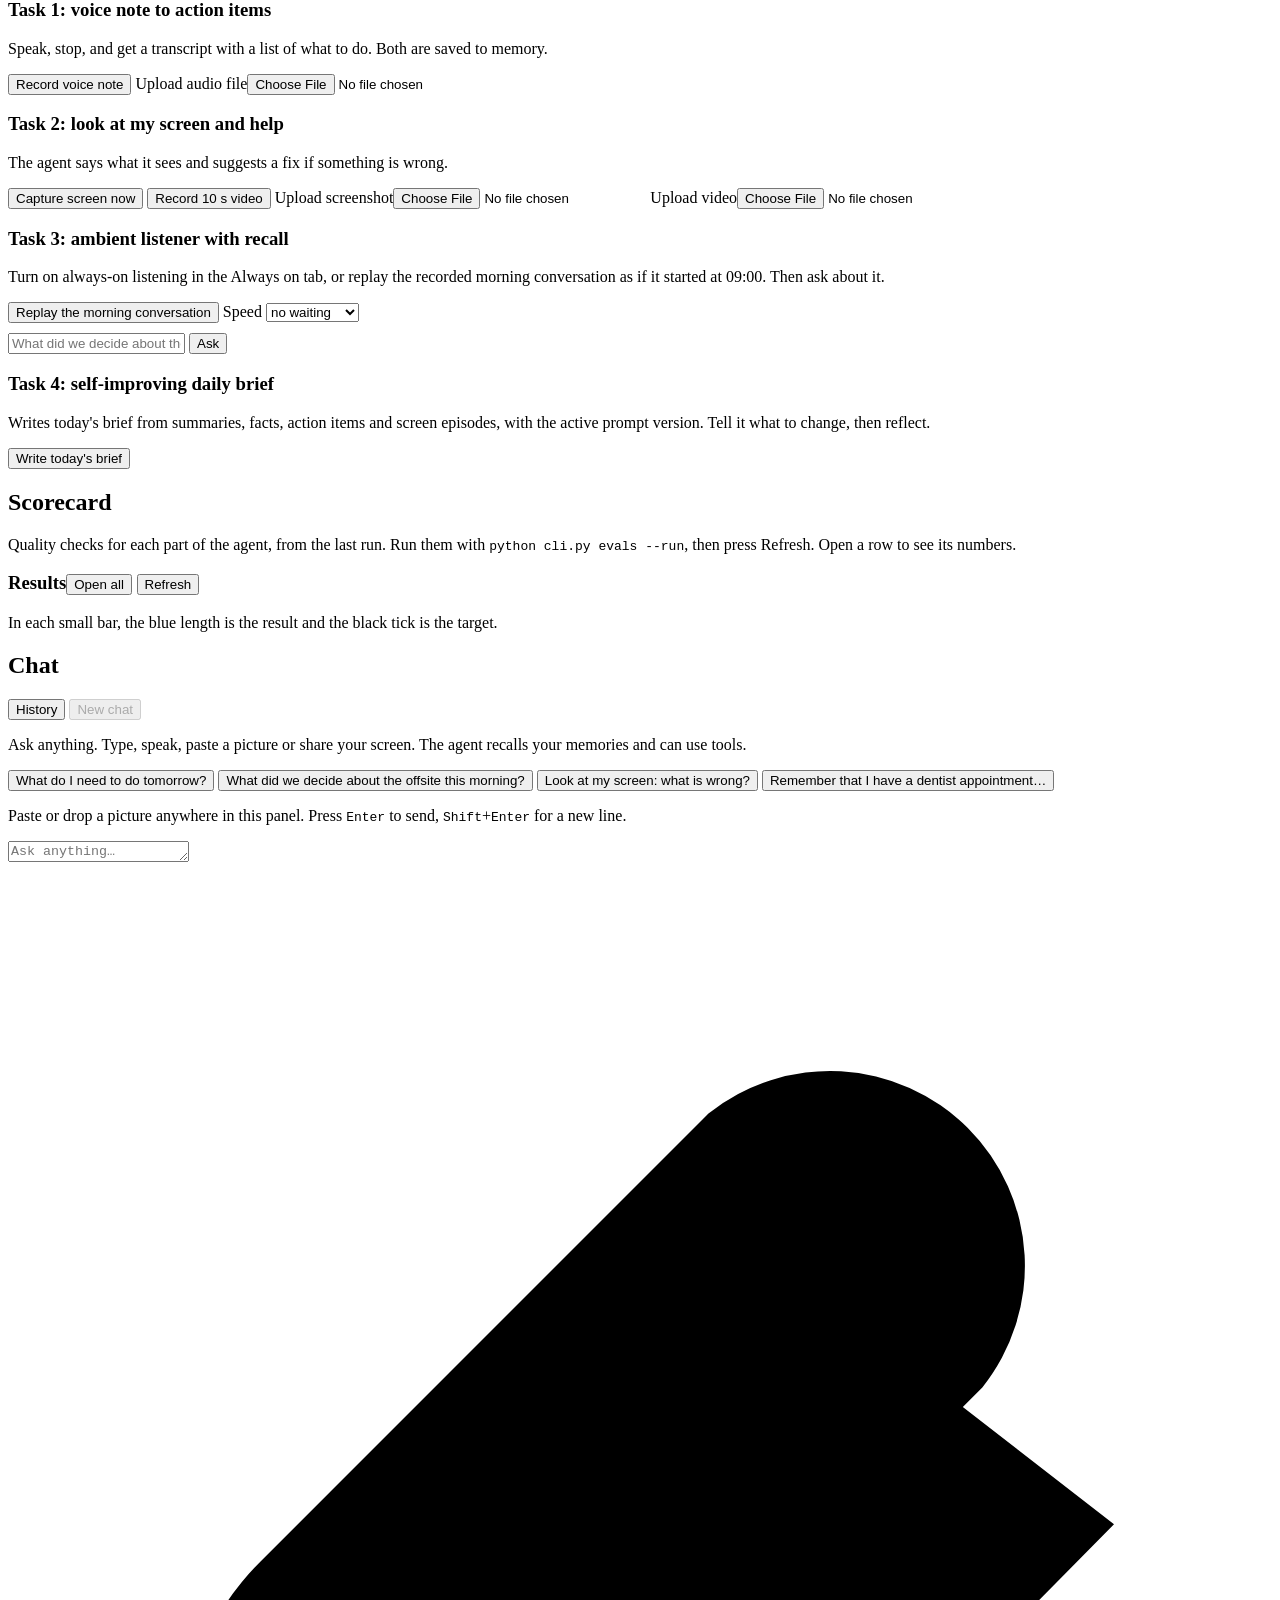
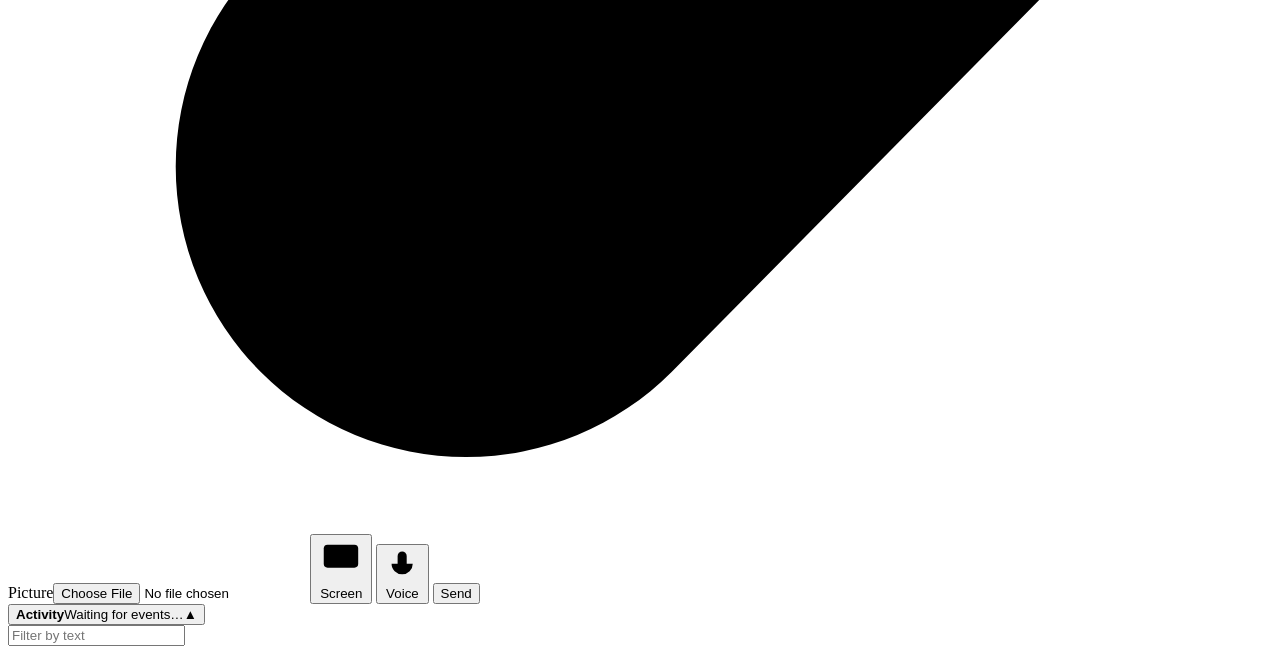
==== commit 8a81f5b3: "Give the daemon the microphone at login, add chat sessions, and sync the Session 2 primer - Autostar" ====
--- a/dashboard/static/index.html
+++ b/dashboard/static/index.html
@@ -22,6 +22,7 @@
     <span class="stat" title="Language model server. It reads text, images and audio."><i id="llm-dot" class="dot"></i>Language model <span id="llm-mem" class="muted"></span></span>
     <span class="stat" title="Embedding server. It powers memory search."><i id="emb-dot" class="dot"></i>Embeddings <span id="emb-mem" class="muted"></span></span>
     <button id="mic-switch" class="mic" role="switch" aria-checked="true" title="Pause or allow the microphone everywhere. The agent only records when you press Record.">Mic ready</button>
+    <button id="detail-switch" class="small" role="switch" aria-checked="false" title="Show or hide the extra cards, tables and explanations on every tab (key D)">Show details</button>
     <button id="chat-toggle" class="small" aria-controls="chat" title="Show or hide the chat (key C)">Hide chat</button>
   </div>
 </header>
@@ -64,13 +65,13 @@
         <div id="serving-info" class="servers"></div>
         <p class="hint">E2B is the smaller model: it uses less memory and replies faster. Switch with the Model menu at the top.
           The memory number can drop while a model is idle. That is normal.</p>
-        <details class="more" id="serving-cmd" hidden><summary>How the servers were started</summary><div id="serving-cmd-body"></div></details>
+        <details class="more detail" id="serving-cmd" hidden><summary>How the servers were started</summary><div id="serving-cmd-body"></div></details>
       </div>
 
       <div class="card"><h3>Speed test <button id="bench-btn" class="primary small head-action" data-busy="Measuring…">Run benchmark</button></h3>
         <p class="hint">Sends one fixed prompt to the language model and measures how fast the reply comes back.</p>
         <div id="bench-latest" class="tiles"></div>
-        <div class="table-wrap"><table id="bench-table"><thead><tr><th>Time</th><th>Model</th><th class="num">First token</th>
+        <div class="table-wrap detail"><table id="bench-table"><thead><tr><th>Time</th><th>Model</th><th class="num">First token</th>
           <th class="num">Writing speed</th><th class="num">Reading speed</th><th class="num">Memory</th></tr></thead><tbody></tbody></table></div>
         <div class="empty-note">No benchmarks yet. Press "Run benchmark".</div></div>
     </div>
@@ -107,7 +108,7 @@
               <span id="turn-pos" class="muted"></span>
               <button id="turn-next" class="small" aria-label="Later message">Later ›</button></div></div>
           <p id="turn-title" class="turn-title"></p>
-          <p class="hint turn-from"><span id="turn-from"></span>
+          <p class="hint keep turn-from"><span id="turn-from"></span>
             <label class="field" for="turn-source">Show <select id="turn-source" title="Evals, the command line and the daemon write model requests to the same log">
               <option value="dashboard">only what I sent from this dashboard</option>
               <option value="all">everything, with evals and daemon jobs</option></select></label></p>
@@ -115,9 +116,9 @@
         <div class="card"><h3>Context budget</h3>
           <p class="hint">The model has a fixed amount of room. This is how much the message used, and what filled it.</p>
           <div id="budget"></div></div>
-        <div class="card"><h3>Request sent to the model <span id="req-label" class="muted"></span></h3>
+        <div class="card detail"><h3>Request sent to the model <span id="req-label" class="muted"></span></h3>
           <div id="last-request"></div></div>
-        <div class="card"><h3>Reply from the model</h3><div id="last-reply"></div></div>
+        <div class="card detail"><h3>Reply from the model</h3><div id="last-reply"></div></div>
       </div>
     </div>
 
@@ -139,7 +140,7 @@
           <span class="head-action"><select id="mem-level" aria-label="Show level"><option value="">All levels</option><option value="raw">Raw</option><option value="summary">Summaries</option><option value="fact">Facts</option></select>
           <button id="mem-clear" class="small danger">Clear all</button></span></h3>
         <div id="mem-all"></div></div>
-      <div class="card"><h3>Refused by the junk filter</h3>
+      <div class="card detail"><h3>Refused by the junk filter</h3>
         <p class="hint">Things the agent chose not to keep, with the reason.</p>
         <div id="mem-rejected"></div></div>
     </div>
@@ -158,7 +159,7 @@
         <div class="table-wrap scroll-y"><table id="tool-calls"><thead><tr><th>Time</th><th>Tool</th><th>Arguments</th>
           <th>Status</th><th>Result or reason</th></tr></thead><tbody></tbody></table></div>
         <div class="empty-note">No tool calls yet. Try asking the chat "What time is it?".</div></div>
-      <div class="card"><h3>Available tools</h3>
+      <div class="card detail"><h3>Available tools</h3>
         <p class="hint"><span class="tag plain">guarded</span> means an extra check also reads the arguments of each call.</p>
         <div class="table-wrap"><table id="tool-list"><thead class="sr-only"><tr><th>Tool</th><th>Checks</th><th>What it does</th></tr></thead><tbody></tbody></table></div></div>
     </div>
@@ -187,7 +188,7 @@
       <div class="card"><h3>Jobs and checkpoints</h3>
         <p class="hint">Open a job to see the three rows of each step.</p>
         <div id="daemon-jobs"></div></div>
-      <div class="card"><h3>Schedule</h3><div id="daemon-schedule"></div></div>
+      <div class="card detail"><h3>Schedule</h3><div id="daemon-schedule"></div></div>
     </div>
 
     <div class="panel" id="panel-evolve" role="tabpanel">
@@ -204,13 +205,13 @@
       <div class="card"><h3>Active prompt <span id="evolve-version" class="muted"></span><span id="evolve-locked" class="head-action"></span></h3>
         <div id="evolve-prompt"></div></div>
       <div class="card"><h3>Versions <span class="head-action"><button id="reflect-btn" class="small primary" data-busy="Reflecting…">Reflect on feedback now</button></span></h3>
-        <p class="hint" id="evolve-pending"></p>
+        <p class="hint keep" id="evolve-pending"></p>
         <div id="evolve-versions"></div></div>
       <div class="card" id="evolve-diff-card" hidden><h3>What changed <span id="evolve-diff-label" class="muted"></span></h3><div id="evolve-diff"></div></div>
-      <div class="card"><h3>Refused patches</h3>
+      <div class="card detail"><h3>Refused patches</h3>
         <p class="hint">A patch that fails the validator or the gate makes no version. The active prompt stays as it was.</p>
         <div id="evolve-refused"></div></div>
-      <div class="card"><h3>Feedback</h3><p class="hint">"simulated" rows come from the code-checkable user of the Task 4 eval, never from a person.</p>
+      <div class="card detail"><h3>Feedback</h3><p class="hint">"simulated" rows come from the code-checkable user of the Task 4 eval, never from a person.</p>
         <div id="evolve-feedback"></div></div>
     </div>
 
@@ -258,9 +259,13 @@
   </section>
 
   <aside id="chat" aria-label="Chat">
-    <div class="chat-head"><h2>Chat</h2>
-      <span class="chat-head-note muted" title="Saved on this machine in data/runtime/chat.json">Kept on this device</span>
-      <button id="chat-clear" class="small" disabled title="Forget this conversation and its pictures. Long-term memories stay." data-busy="Clearing…">Clear chat</button></div>
+    <div class="chat-head"><h2 id="chat-title">Chat</h2>
+      <button id="chat-history" class="small" aria-expanded="false" aria-controls="chat-sessions" title="Earlier chats, saved on this device">History</button>
+      <button id="chat-new" class="small" disabled title="Start a new chat. This one stays in History. Long-term memories are shared by all chats.">New chat</button></div>
+    <div id="chat-sessions" hidden>
+      <p class="hint">Each chat has its own conversation. All chats share the same long-term memory.</p>
+      <div id="chat-session-list"></div>
+    </div>
     <div id="chat-empty">
       <p>Ask anything. Type, speak, paste a picture or share your screen. The agent recalls your memories and can use tools.</p>
       <div class="suggest">
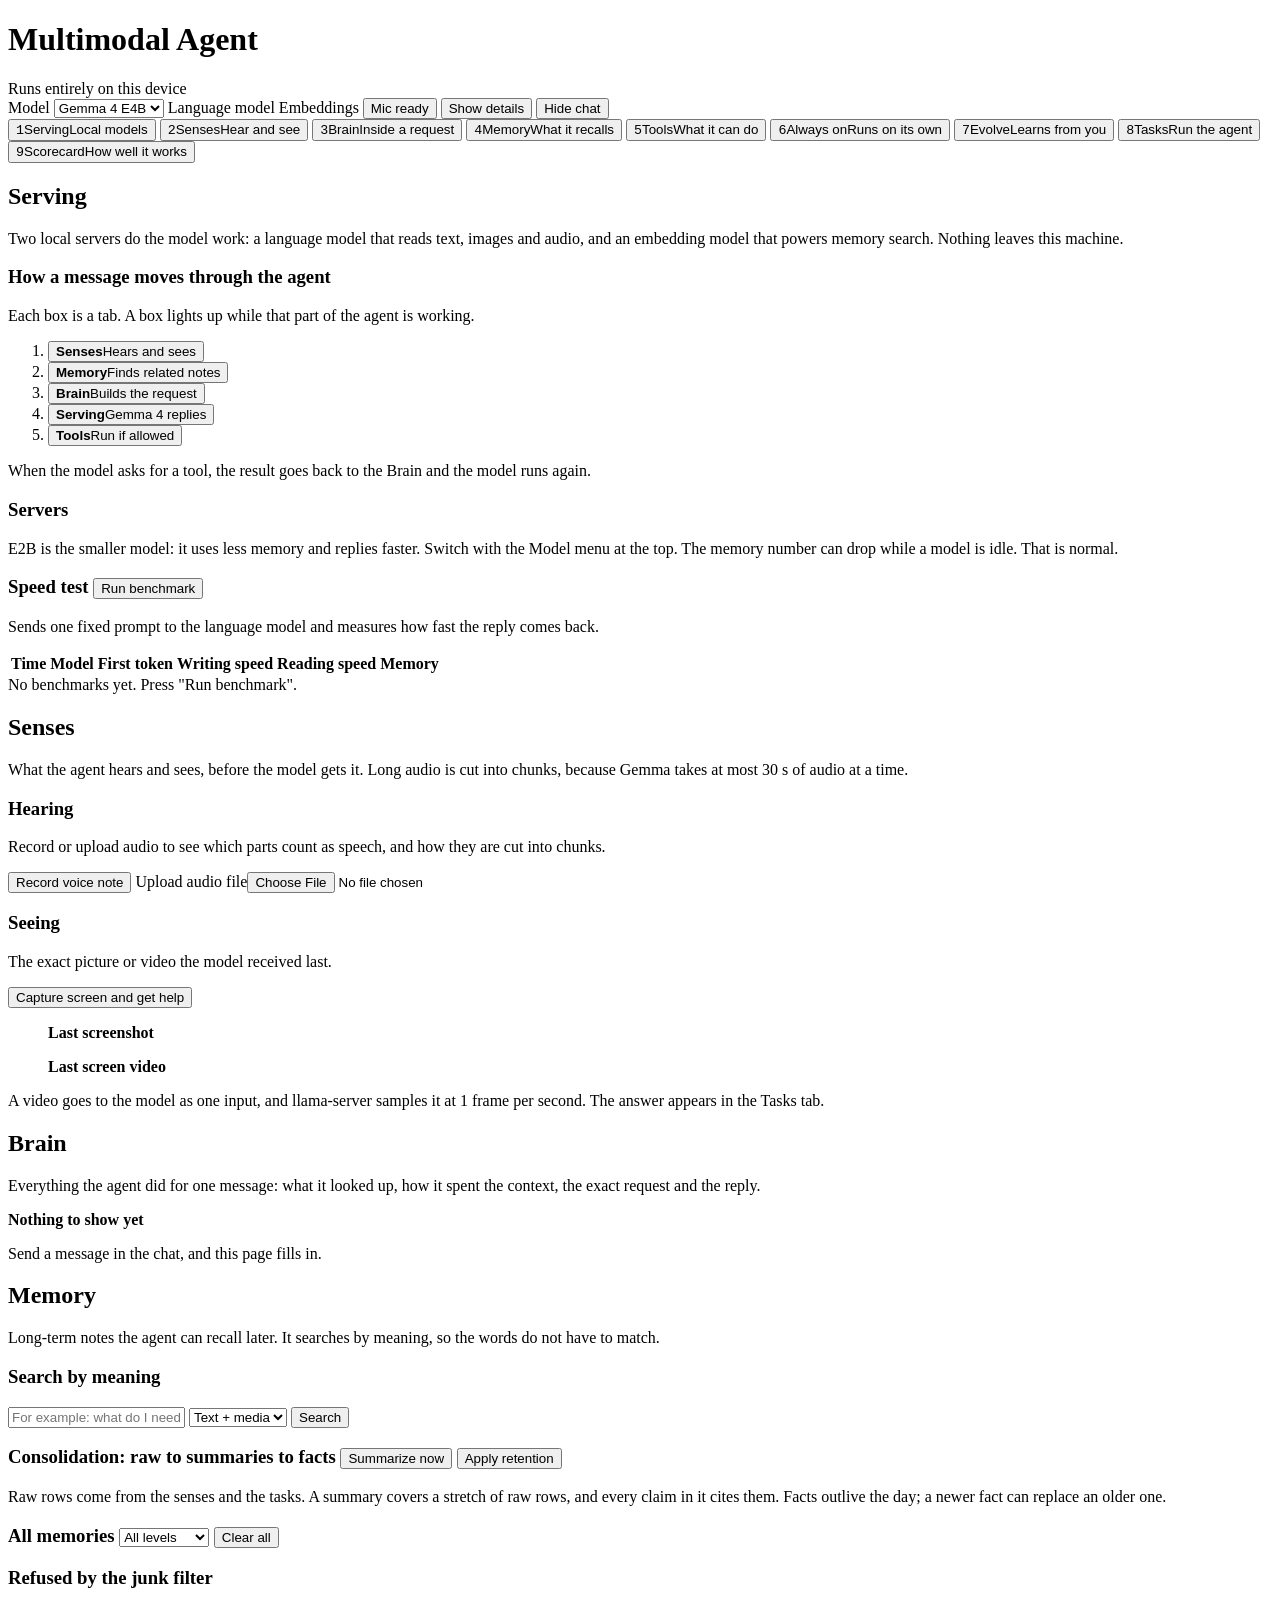
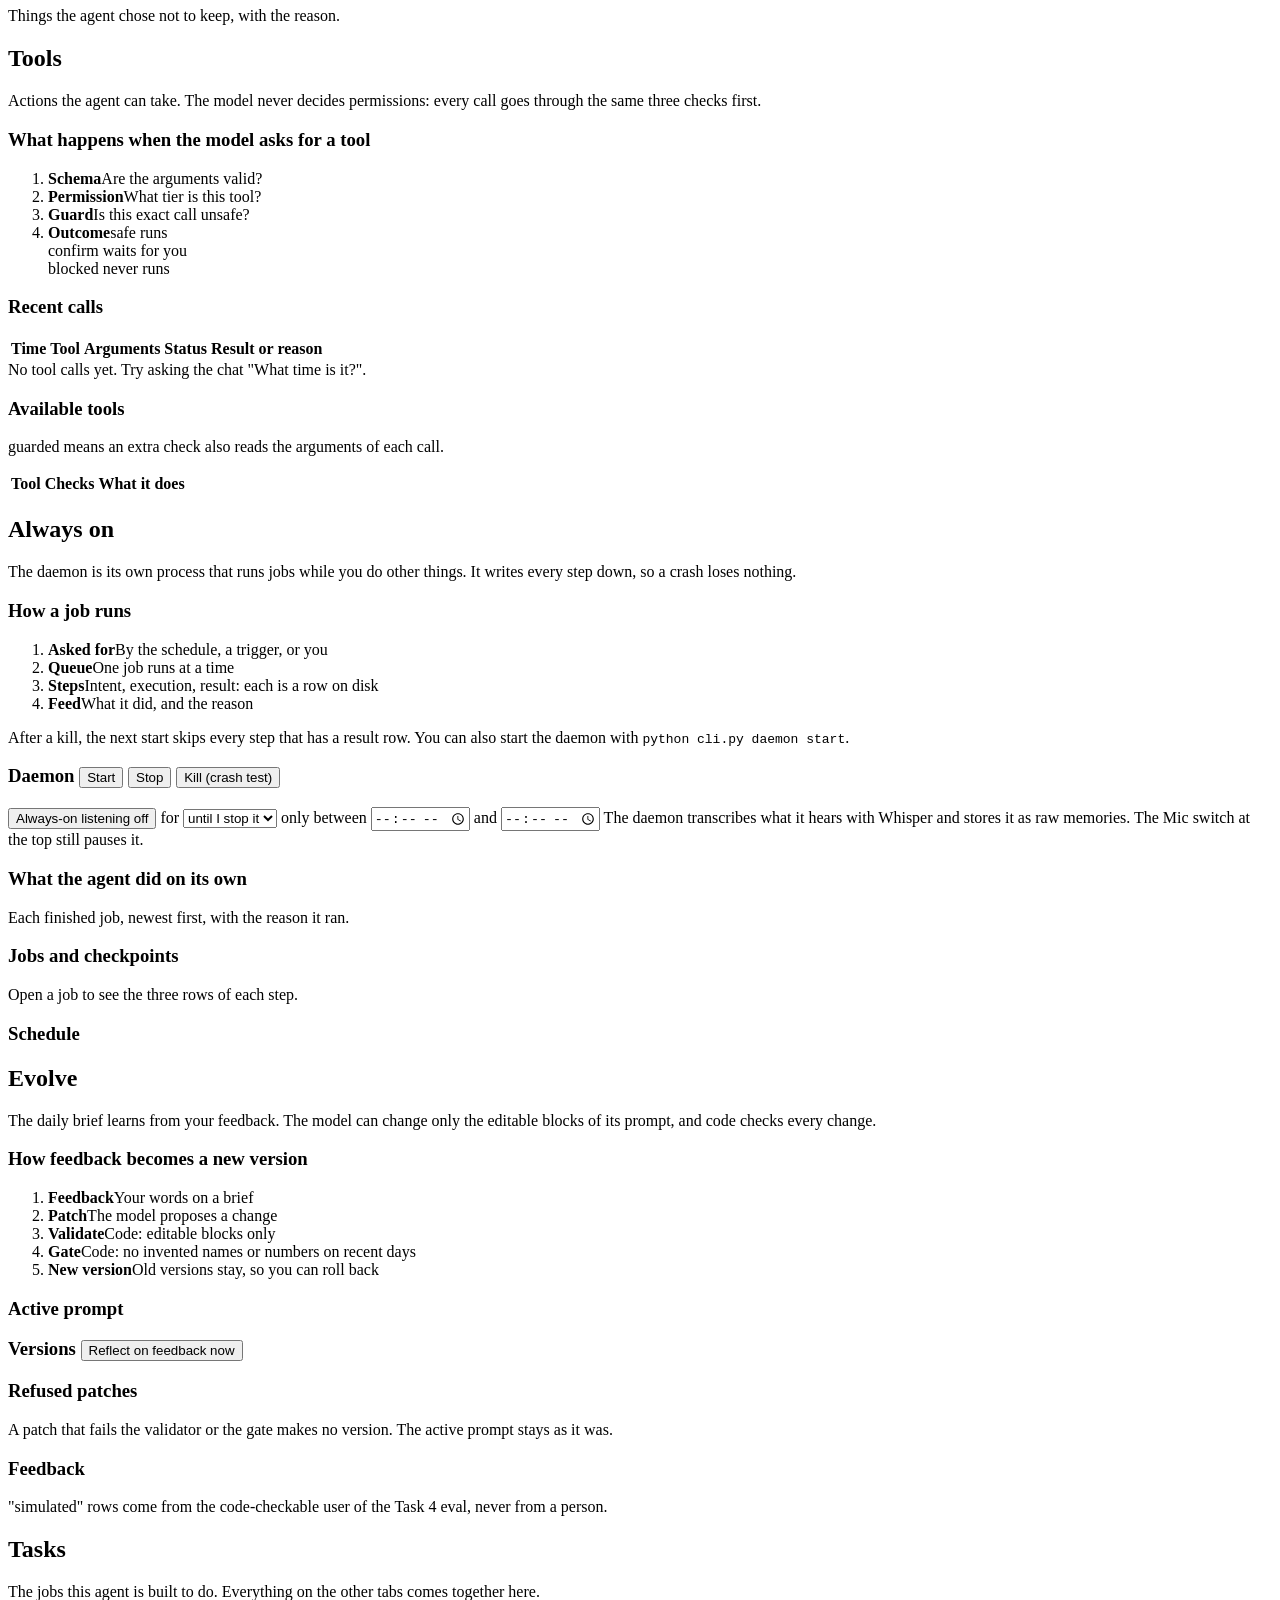
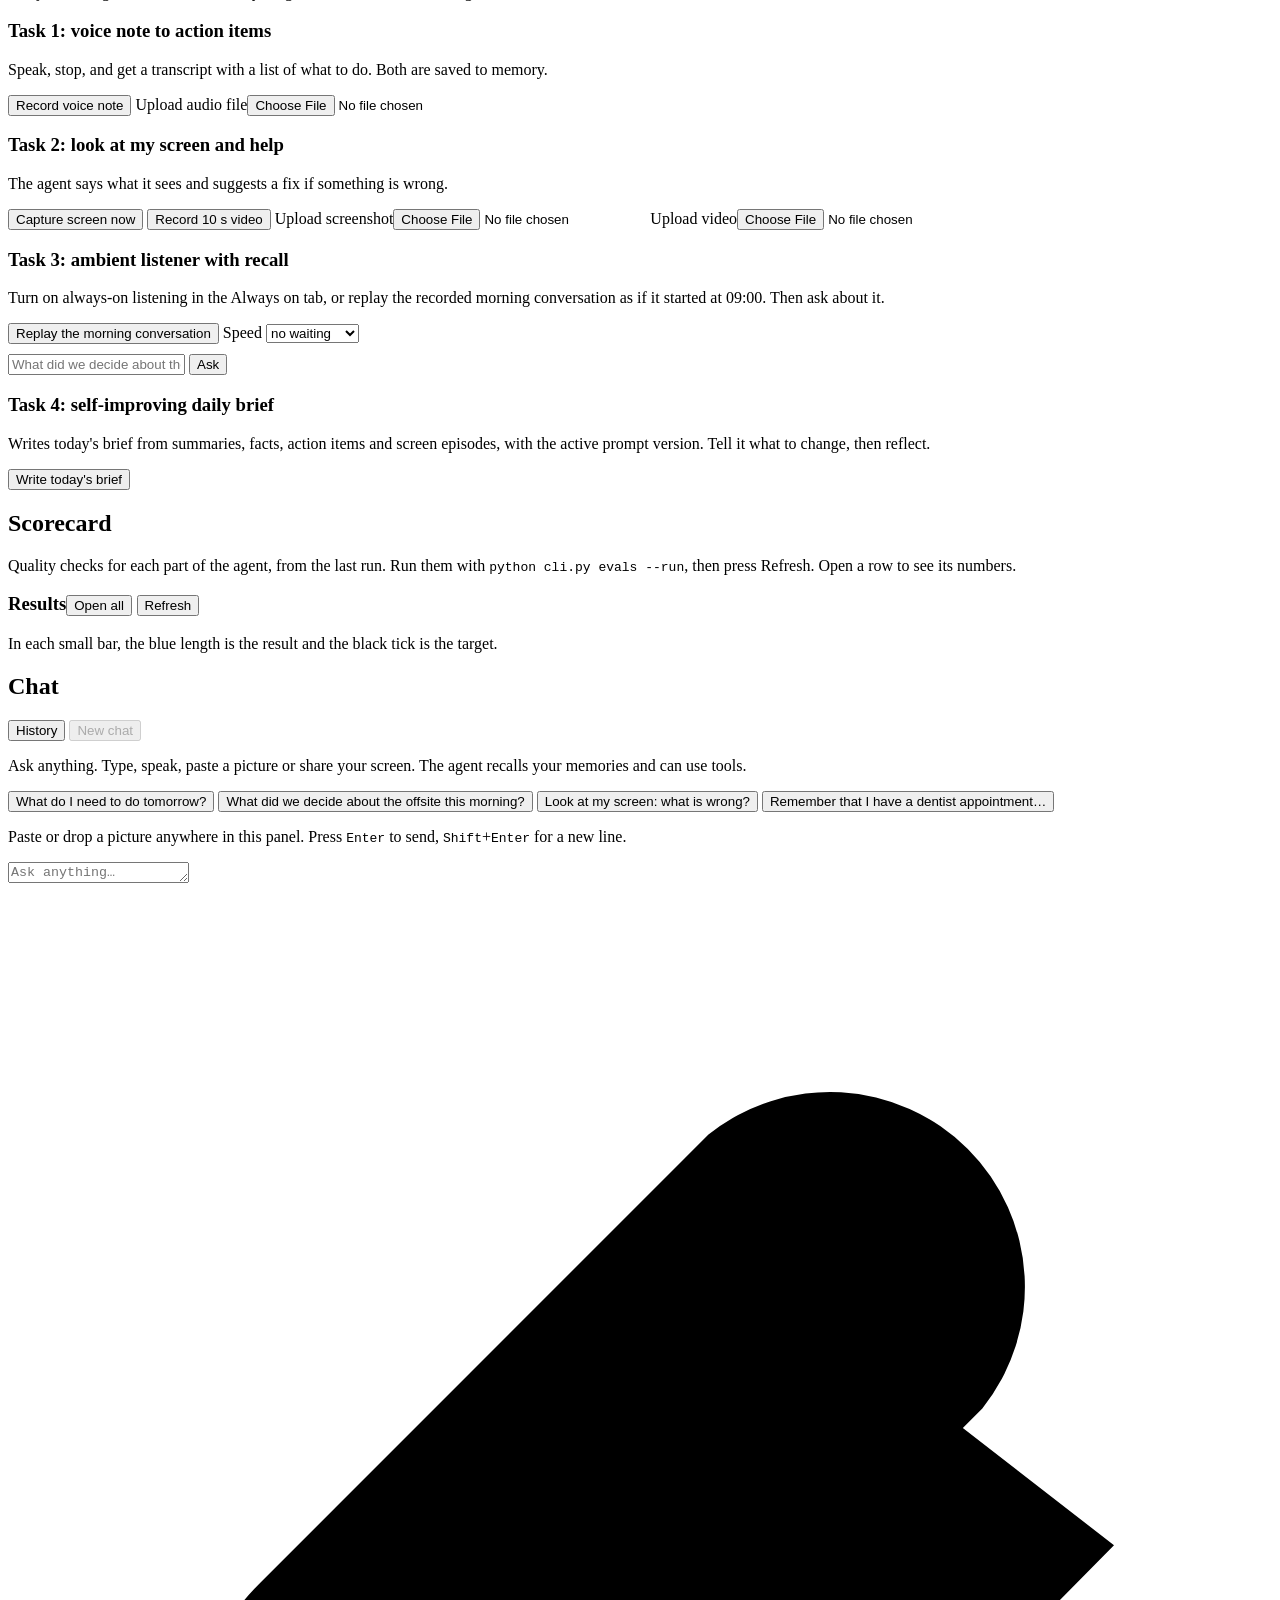
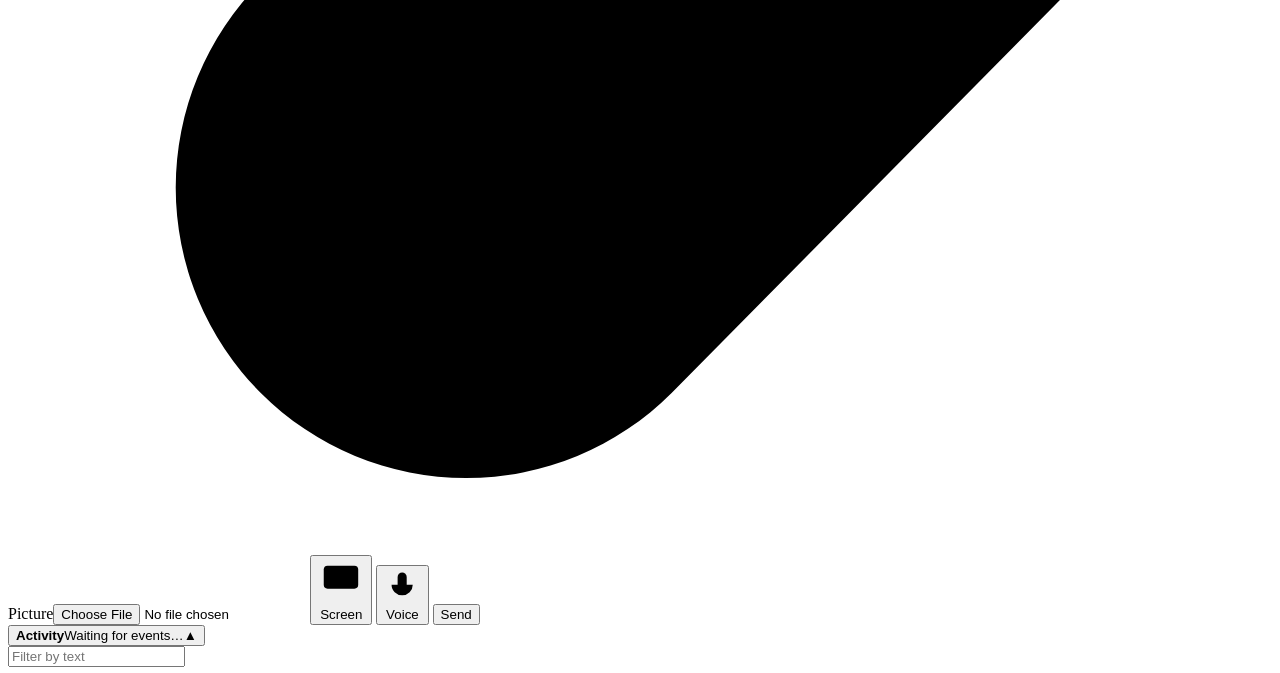
==== commit ecf0fd63: "Add timed listening, summarize only closed windows, run one daemon, and keep the server watcher aliv" ====
--- a/dashboard/static/index.html
+++ b/dashboard/static/index.html
@@ -181,6 +181,8 @@
           <button id="daemon-kill" class="small danger" data-busy="Killing…" title="SIGKILL: no cleanup runs, as in a crash. Start it again to see it resume.">Kill (crash test)</button></span></h3>
         <div id="daemon-tiles" class="tiles"></div>
         <div class="row" style="margin-top:12px"><button id="listen-switch" class="mic paused" role="switch" aria-checked="false">Always-on listening off</button>
+          <label class="hint">for <select id="listen-for"><option value="">until I stop it</option><option value="30">30 min</option><option value="60">1 hour</option><option value="120">2 hours</option><option value="240">4 hours</option></select></label>
+          <label class="hint">only between <input id="listen-from" type="time"> and <input id="listen-to" type="time"></label>
           <span class="hint">The daemon transcribes what it hears with Whisper and stores it as raw memories. The Mic switch at the top still pauses it.</span></div></div>
       <div class="card"><h3>What the agent did on its own</h3>
         <p class="hint">Each finished job, newest first, with the reason it ran.</p>
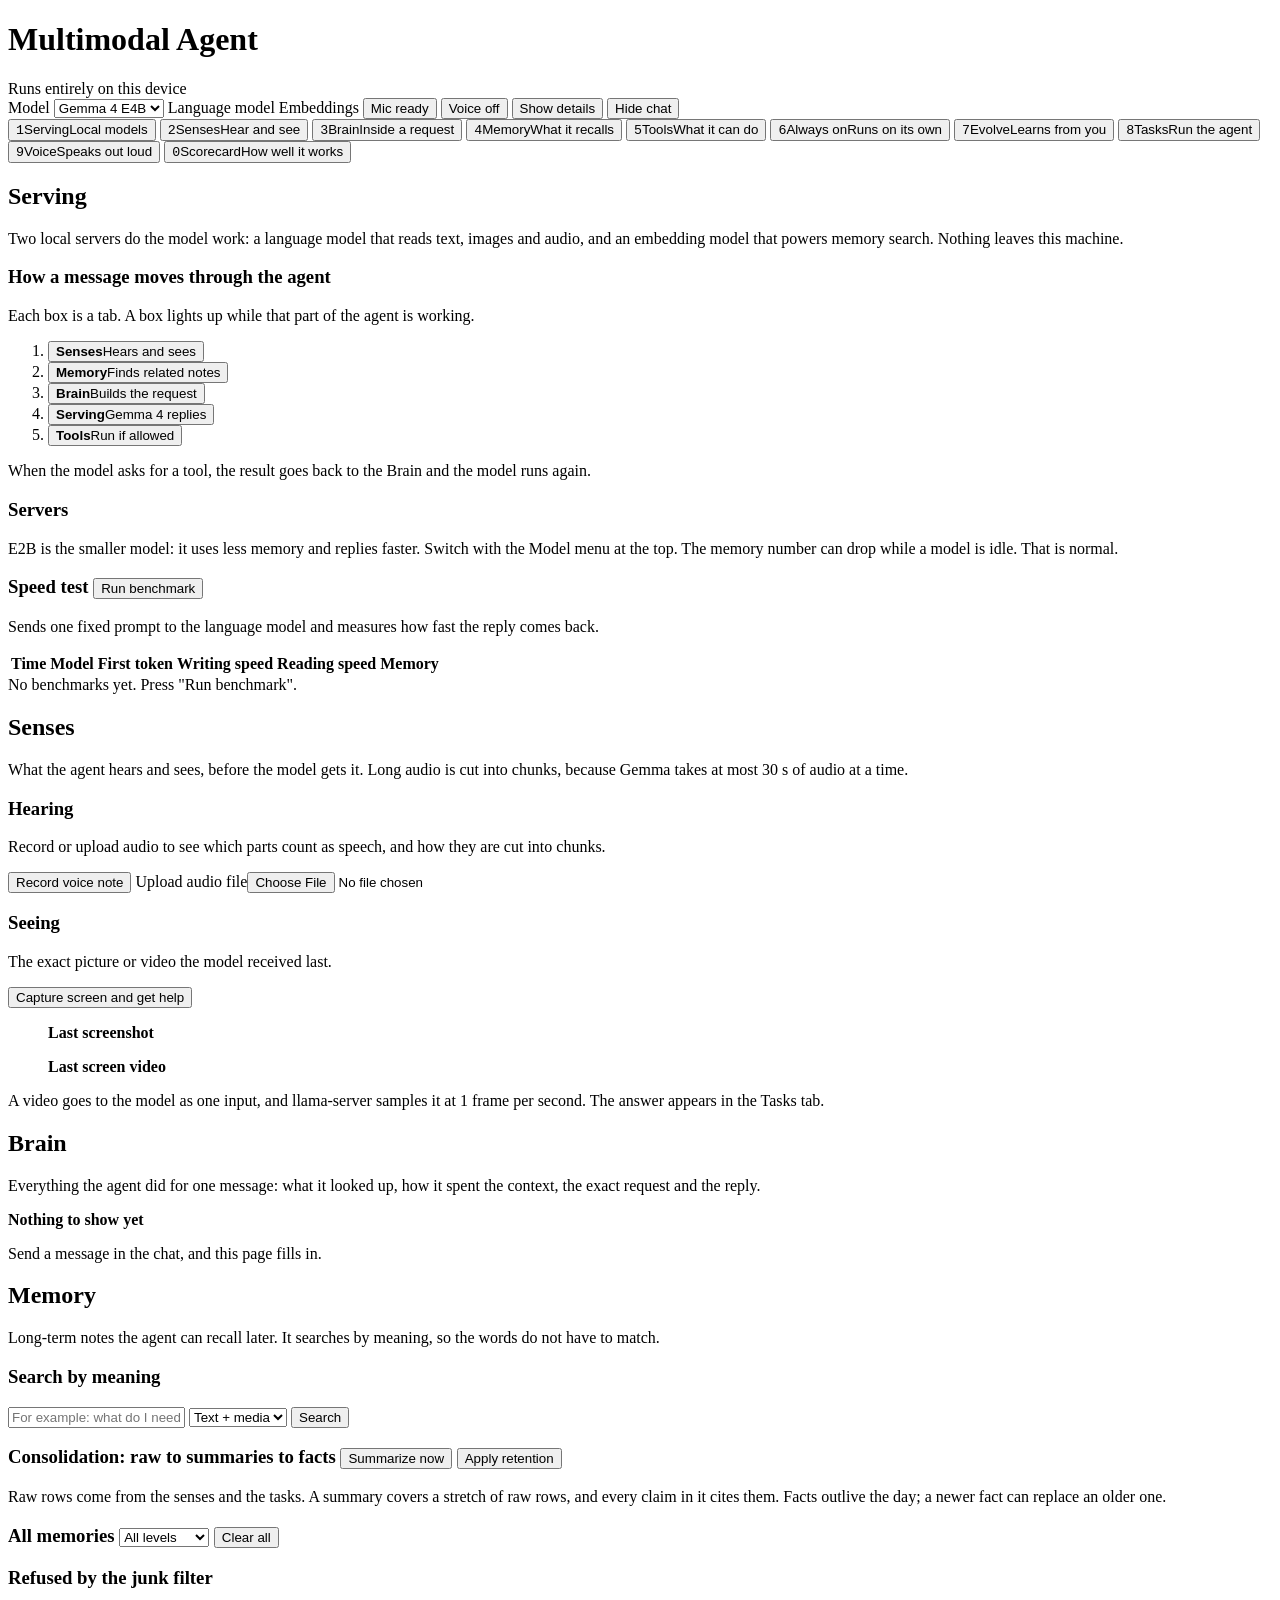
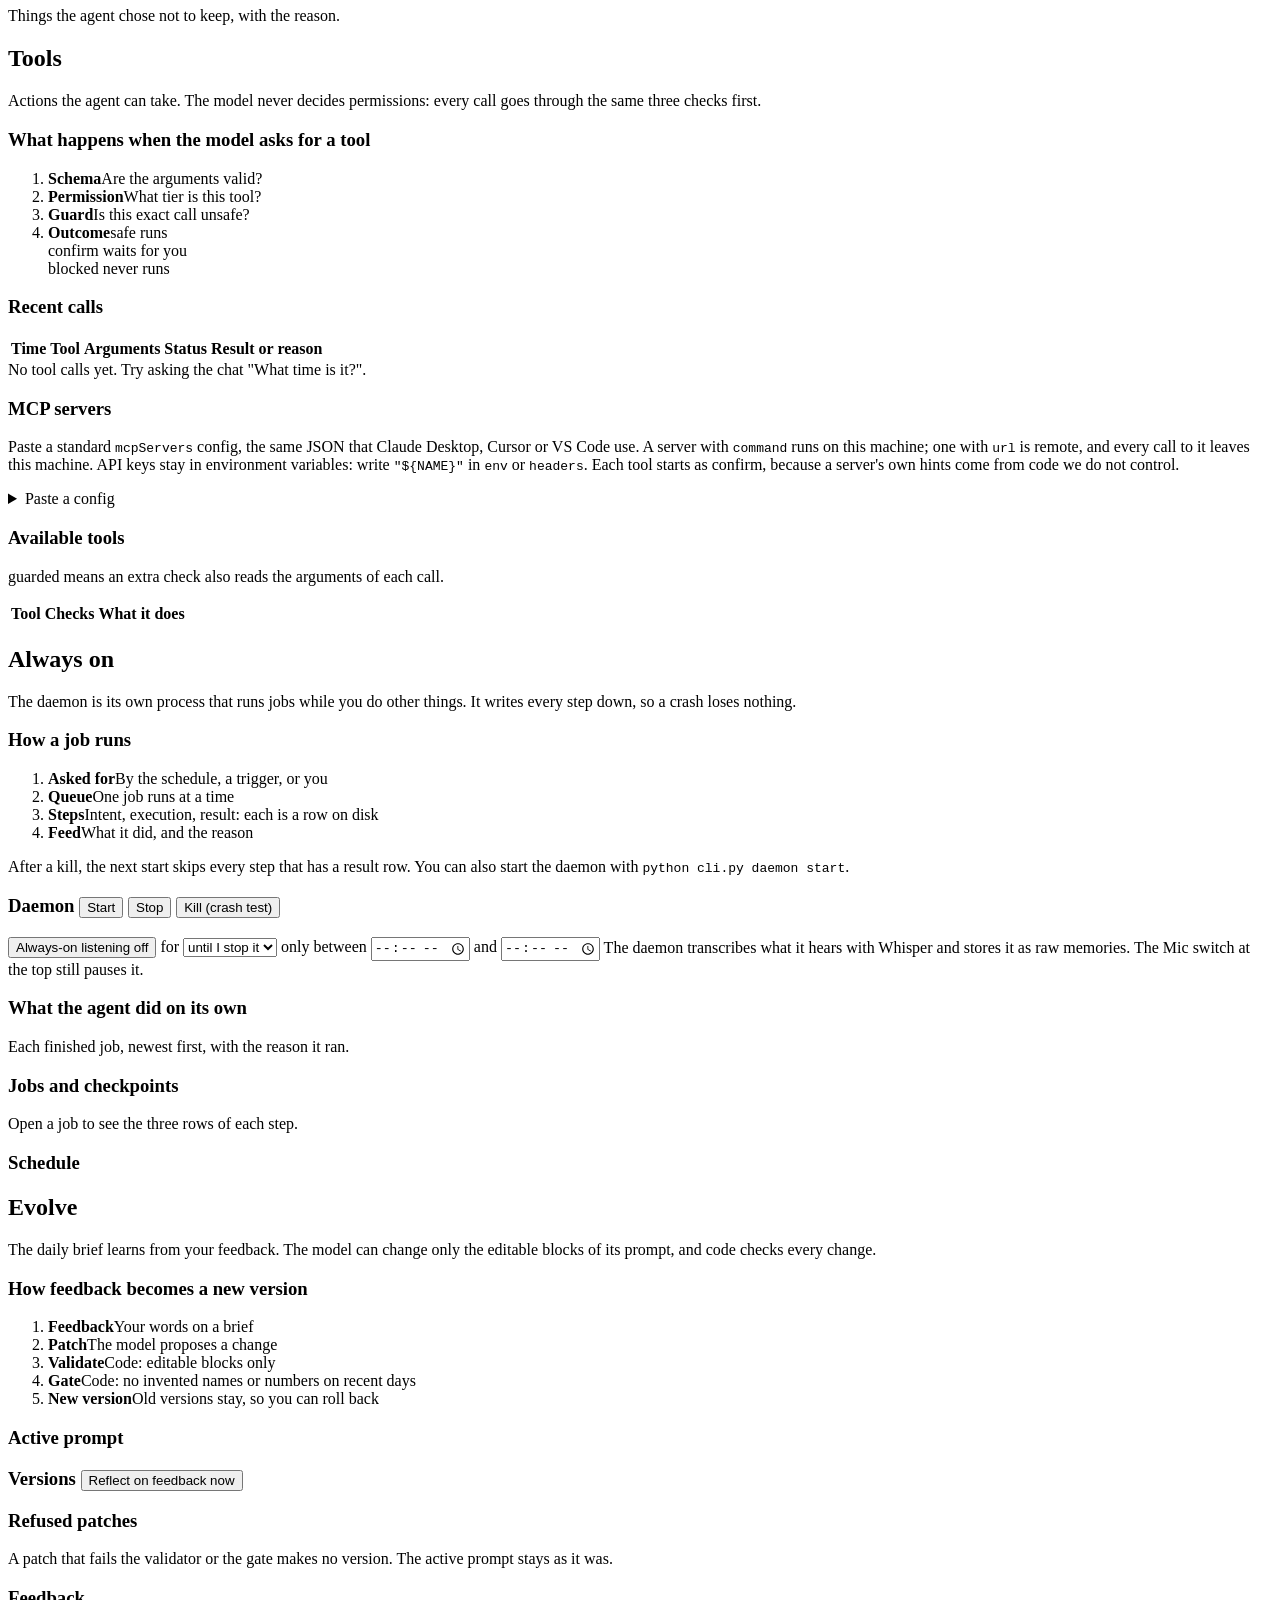
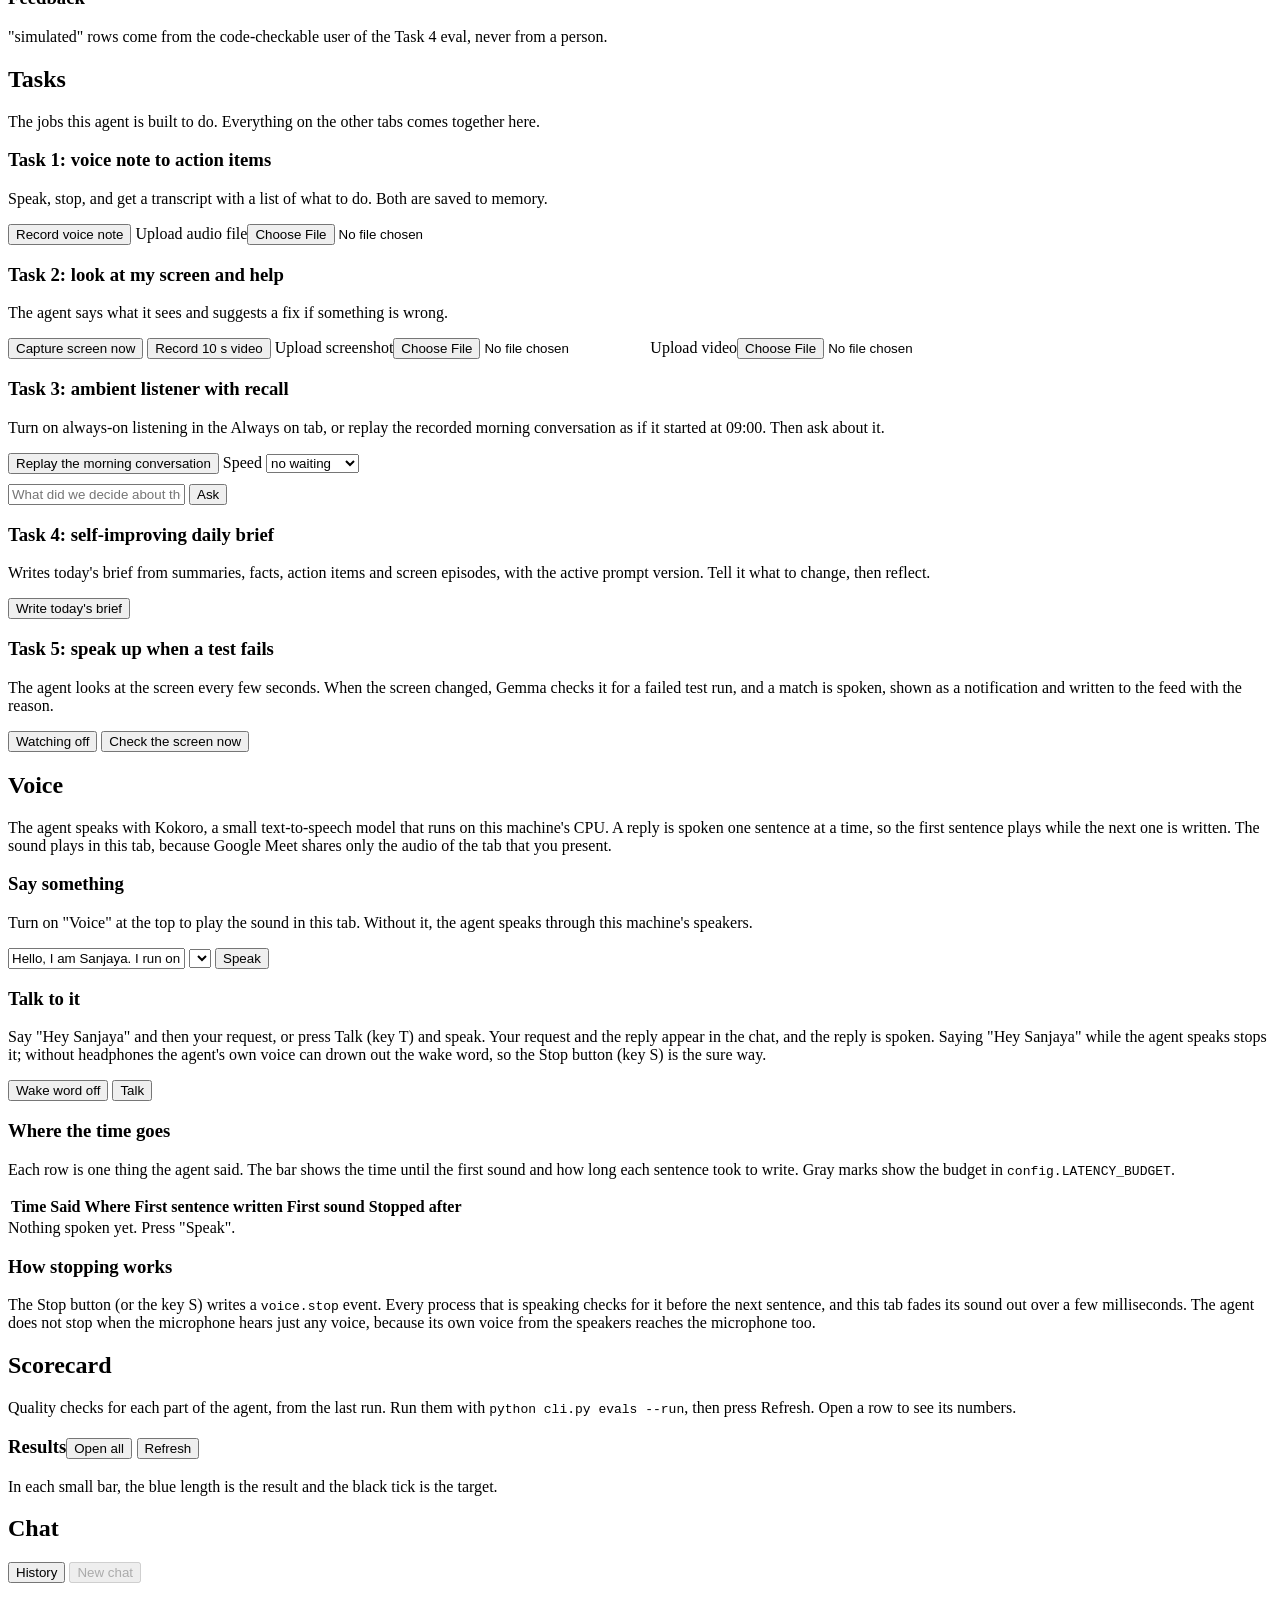
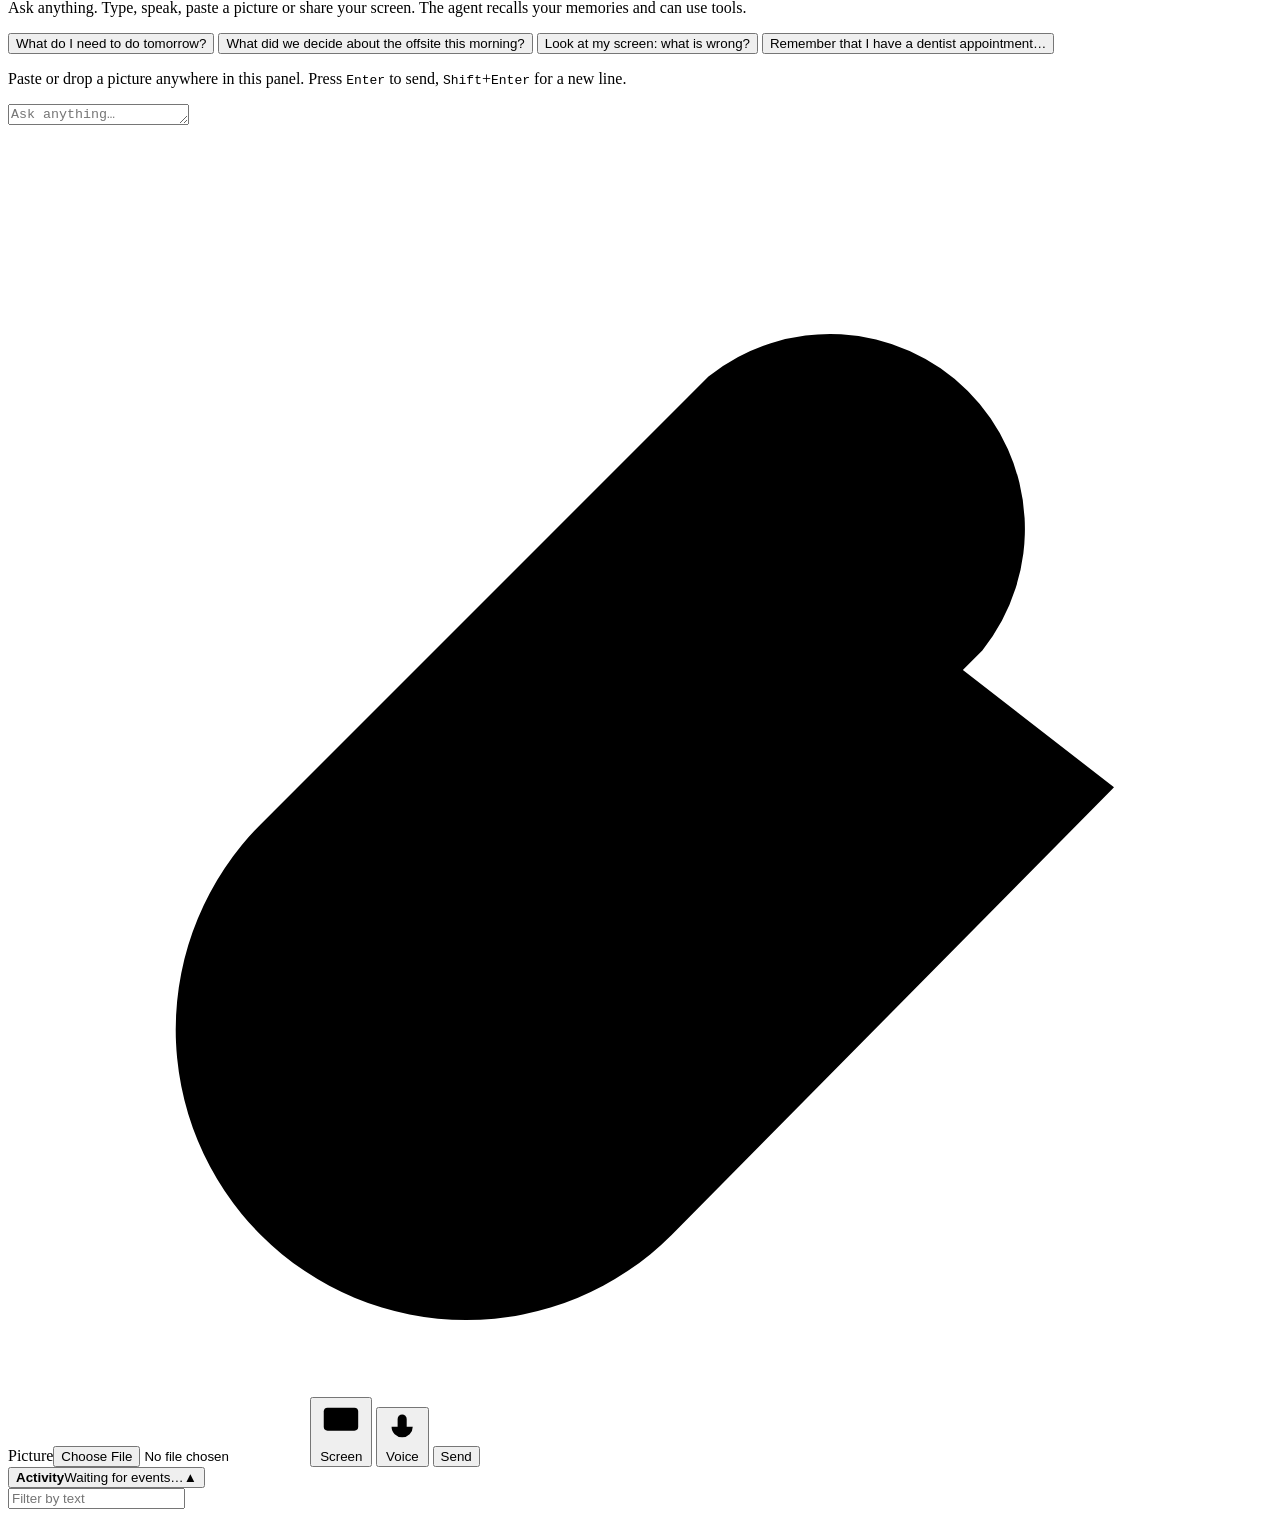
==== commit 915d14be: "Add Session 3: voice, the "Hey Sanjaya" wake word, proactive alerts, native skills and MCP Voice: Ko" ====
--- a/dashboard/static/index.html
+++ b/dashboard/static/index.html
@@ -22,6 +22,9 @@
     <span class="stat" title="Language model server. It reads text, images and audio."><i id="llm-dot" class="dot"></i>Language model <span id="llm-mem" class="muted"></span></span>
     <span class="stat" title="Embedding server. It powers memory search."><i id="emb-dot" class="dot"></i>Embeddings <span id="emb-mem" class="muted"></span></span>
     <button id="mic-switch" class="mic" role="switch" aria-checked="true" title="Pause or allow the microphone everywhere. The agent only records when you press Record.">Mic ready</button>
+    <button id="voice-switch" class="mic paused" role="switch" aria-checked="false" title="Play the agent's voice in this tab. Chrome needs one click before a page may play sound. In Google Meet, present this tab and turn on its audio.">Voice off</button>
+    <span class="voice-state" data-state="idle" hidden role="status" aria-live="polite"><span class="vs-anim" aria-hidden="true"><i></i><i></i><i></i><i></i><i></i></span><span class="vs-label"></span></span>
+    <button id="voice-stop" class="small danger" hidden title="Stop speaking now (key S)">Stop speaking</button>
     <button id="detail-switch" class="small" role="switch" aria-checked="false" title="Show or hide the extra cards, tables and explanations on every tab (key D)">Show details</button>
     <button id="chat-toggle" class="small" aria-controls="chat" title="Show or hide the chat (key C)">Hide chat</button>
   </div>
@@ -41,7 +44,8 @@
       <button role="tab" data-tab="daemon"><span class="tab-title"><kbd>6</kbd>Always on<i class="ping" data-activity="daemon"></i><i id="daemon-dot" class="dot" title="Daemon"></i></span><span class="tab-sub">Runs on its own</span></button>
       <button role="tab" data-tab="evolve"><span class="tab-title"><kbd>7</kbd>Evolve<i class="ping" data-activity="evolve"></i></span><span class="tab-sub">Learns from you</span></button>
       <button role="tab" data-tab="tasks"><span class="tab-title"><kbd>8</kbd>Tasks<i class="ping" data-activity="tasks"></i></span><span class="tab-sub">Run the agent</span></button>
-      <button role="tab" data-tab="scorecard"><span class="tab-title"><kbd>9</kbd>Scorecard</span><span class="tab-sub">How well it works</span></button>
+      <button role="tab" data-tab="voice"><span class="tab-title"><kbd>9</kbd>Voice<i class="ping" data-activity="voice"></i></span><span class="tab-sub">Speaks out loud</span></button>
+      <button role="tab" data-tab="scorecard"><span class="tab-title"><kbd>0</kbd>Scorecard</span><span class="tab-sub">How well it works</span></button>
     </div>
 
     <div class="panel" id="panel-serving" role="tabpanel">
@@ -159,6 +163,19 @@
         <div class="table-wrap scroll-y"><table id="tool-calls"><thead><tr><th>Time</th><th>Tool</th><th>Arguments</th>
           <th>Status</th><th>Result or reason</th></tr></thead><tbody></tbody></table></div>
         <div class="empty-note">No tool calls yet. Try asking the chat "What time is it?".</div></div>
+      <div class="card"><h3>MCP servers</h3>
+        <p class="hint">Paste a standard <code>mcpServers</code> config, the same JSON that Claude Desktop, Cursor or VS Code use.
+          A server with <code>command</code> runs on this machine; one with <code>url</code> is remote, and every call to it
+          leaves this machine. API keys stay in environment variables: write <code>"${NAME}"</code> in <code>env</code> or
+          <code>headers</code>. Each tool starts as <span class="tag confirm">confirm</span>, because a server's own hints
+          come from code we do not control.</p>
+        <div id="mcp-servers"></div>
+        <details class="more"><summary>Paste a config</summary>
+          <textarea id="mcp-config" rows="9" spellcheck="false" aria-label="mcpServers config"></textarea>
+          <div class="row"><button id="mcp-save" class="primary" data-busy="Checking…">Use this config</button></div>
+          <pre id="mcp-problems" class="step-bad" hidden></pre>
+        </details>
+      </div>
       <div class="card detail"><h3>Available tools</h3>
         <p class="hint"><span class="tag plain">guarded</span> means an extra check also reads the arguments of each call.</p>
         <div class="table-wrap"><table id="tool-list"><thead class="sr-only"><tr><th>Tool</th><th>Checks</th><th>What it does</th></tr></thead><tbody></tbody></table></div></div>
@@ -248,6 +265,55 @@
         <form id="feedback-form" class="row" hidden style="margin-top:10px"><input id="feedback-text" aria-label="Feedback" placeholder="For example: too long, and put the deadlines first">
           <button type="button" data-rating="1">👍 Good</button><button type="button" data-rating="-1" class="primary">Send feedback</button></form>
         <div id="task4-reflect" class="result"></div></div>
+      <div class="card"><h3>Task 5: speak up when a test fails</h3>
+        <p class="hint">The agent looks at the screen every few seconds. When the screen changed, Gemma checks it for a failed
+          test run, and a match is spoken, shown as a notification and written to the feed with the reason.</p>
+        <div class="row"><button id="t5-switch" class="mic paused" role="switch" aria-checked="false">Watching off</button>
+          <button id="t5-check" data-busy="Looking…">Check the screen now</button></div>
+        <div id="t5-out" class="result"></div></div>
+    </div>
+
+    <div class="panel" id="panel-voice" role="tabpanel">
+      <div class="page-head"><h2>Voice</h2>
+        <p>The agent speaks with Kokoro, a small text-to-speech model that runs on this machine's CPU. A reply is
+          spoken one sentence at a time, so the first sentence plays while the next one is written. The sound plays in
+          this tab, because Google Meet shares only the audio of the tab that you present.</p></div>
+
+      <div class="card"><h3>Say something</h3>
+        <p class="hint" id="voice-route">Turn on "Voice" at the top to play the sound in this tab. Without it, the agent speaks through this machine's speakers.</p>
+        <form id="voice-form" class="row">
+          <input id="voice-text" aria-label="Text to speak" value="Hello, I am Sanjaya. I run on this laptop, and I can speak while I think.">
+          <select id="voice-voice" aria-label="Voice"></select>
+          <button class="primary" data-busy="Speaking…">Speak</button>
+        </form>
+      </div>
+
+      <div class="card"><h3>Talk to it</h3>
+        <p class="hint">Say "Hey Sanjaya" and then your request, or press Talk (key T) and speak. Your request and the reply
+          appear in the chat, and the reply is spoken. Saying "Hey Sanjaya" while the agent speaks stops it; without
+          headphones the agent's own voice can drown out the wake word, so the Stop button (key S) is the sure way.</p>
+        <div class="row">
+          <button id="wake-switch" class="mic paused" role="switch" aria-checked="false" title="Listen for the wake word on this machine's microphone">Wake word off</button>
+          <button id="talk-btn" class="primary" title="Start a spoken request now (key T)">Talk</button>
+          <span id="wake-status" class="muted"></span>
+        </div>
+        <span class="voice-state big" data-state="idle" hidden role="status" aria-live="polite"><span class="vs-anim" aria-hidden="true"><i></i><i></i><i></i><i></i><i></i></span><span class="vs-label"></span></span>
+
+      </div>
+
+      <div class="card"><h3>Where the time goes</h3>
+        <p class="hint">Each row is one thing the agent said. The bar shows the time until the first sound and how long each sentence took to write. Gray marks show the budget in <code>config.LATENCY_BUDGET</code>.</p>
+        <div id="voice-tiles" class="tiles"></div>
+        <div class="table-wrap"><table id="voice-table"><thead><tr><th>Time</th><th>Said</th><th>Where</th>
+          <th class="num">First sentence written</th><th class="num">First sound</th><th class="num">Stopped after</th></tr></thead><tbody></tbody></table></div>
+        <div class="empty-note">Nothing spoken yet. Press "Speak".</div>
+      </div>
+
+      <div class="card detail"><h3>How stopping works</h3>
+        <p class="hint">The Stop button (or the key S) writes a <code>voice.stop</code> event. Every process that is speaking
+          checks for it before the next sentence, and this tab fades its sound out over a few milliseconds. The agent does not stop
+          when the microphone hears just any voice, because its own voice from the speakers reaches the microphone too.</p>
+      </div>
     </div>
 
     <div class="panel" id="panel-scorecard" role="tabpanel">
@@ -316,5 +382,7 @@
 <output id="toast"></output>
 <script src="/static/app.js"></script>
 <script src="/static/always_on.js"></script>
+<script src="/static/voice.js"></script>
+<script src="/static/mcp.js"></script>
 </body>
 </html>
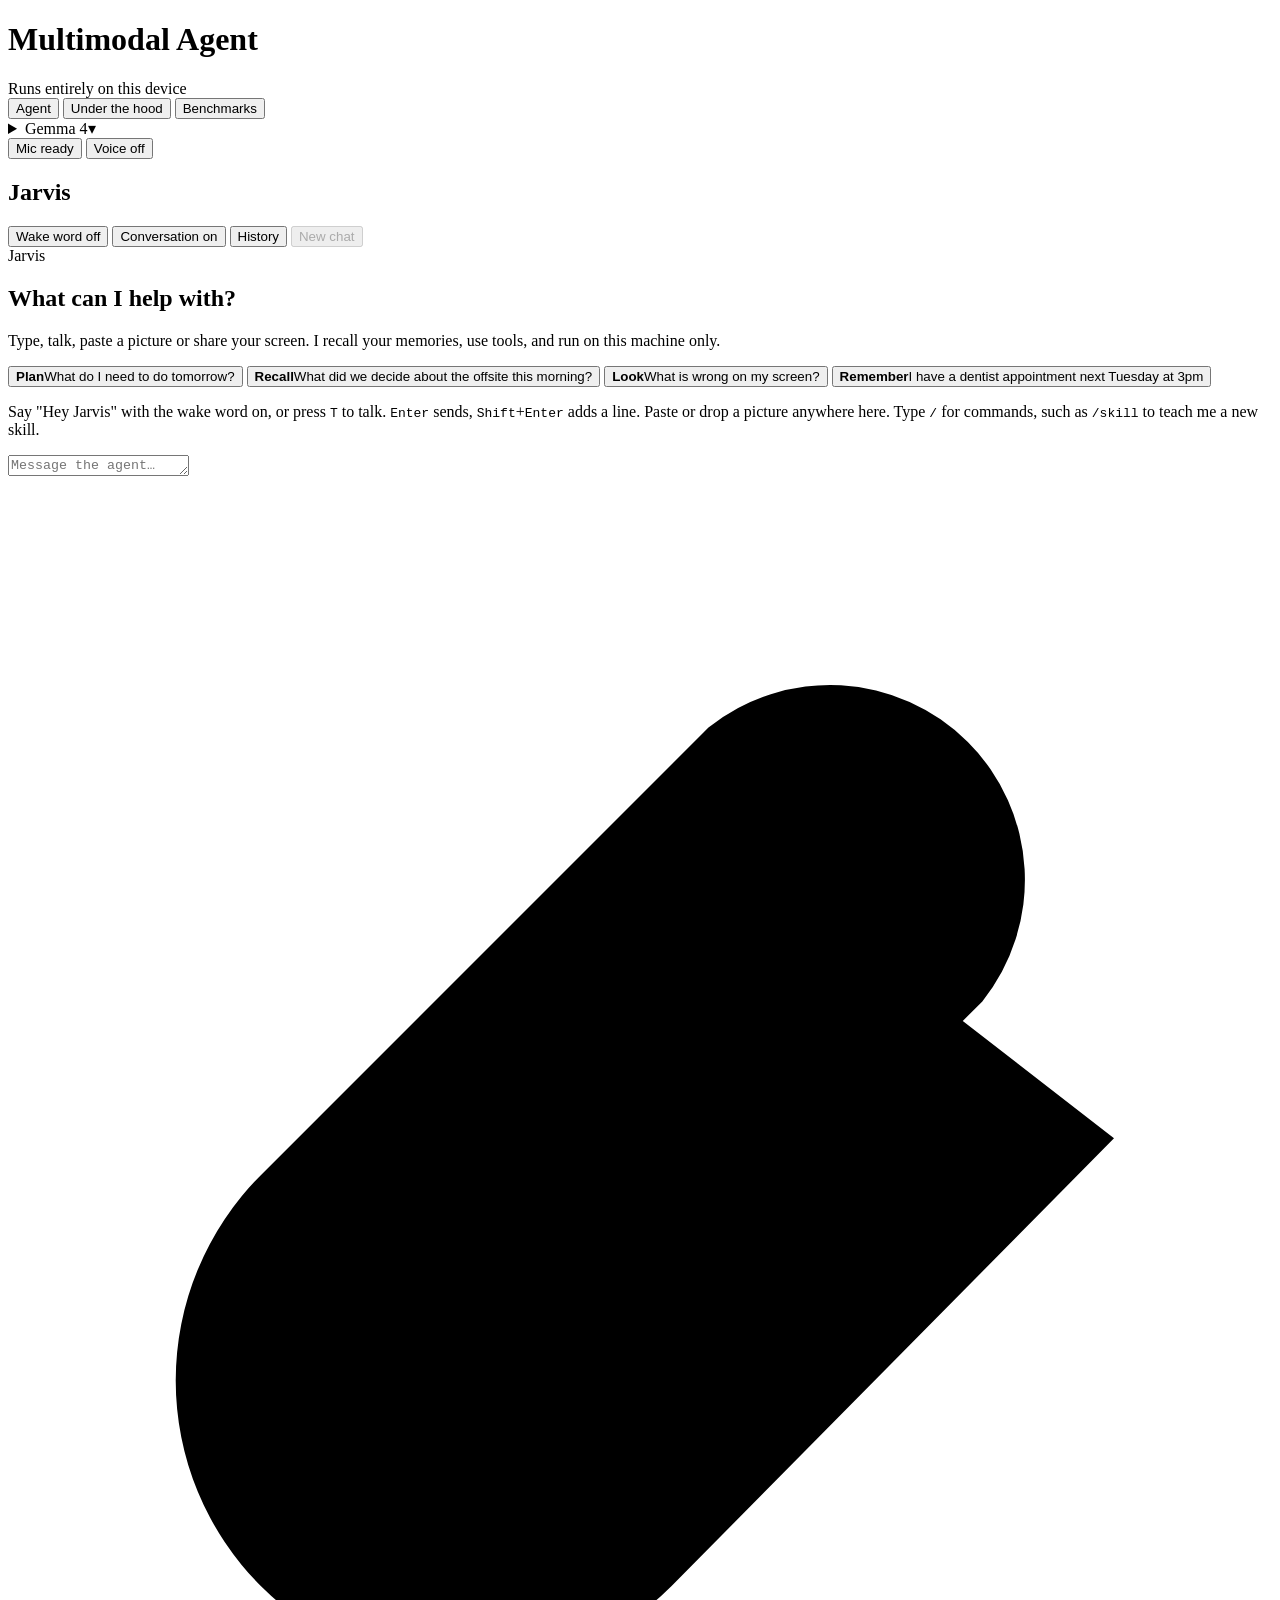
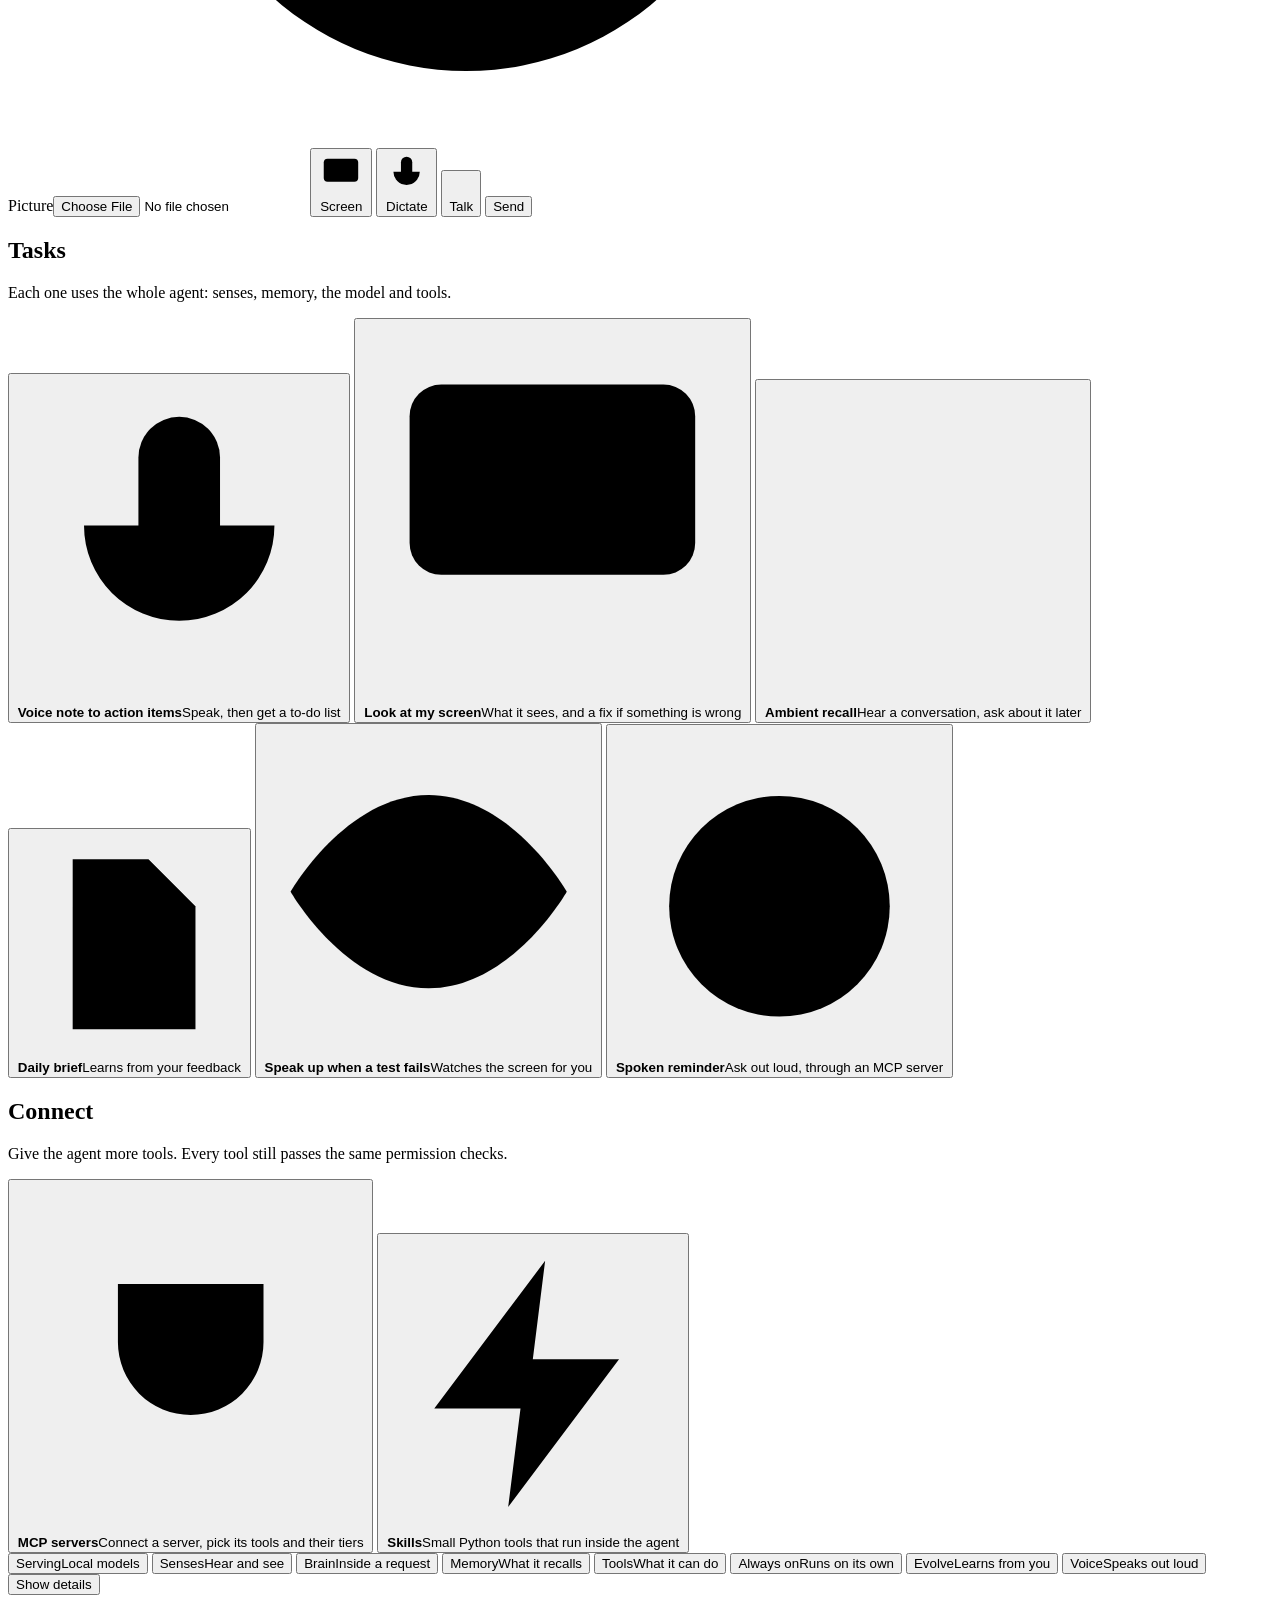
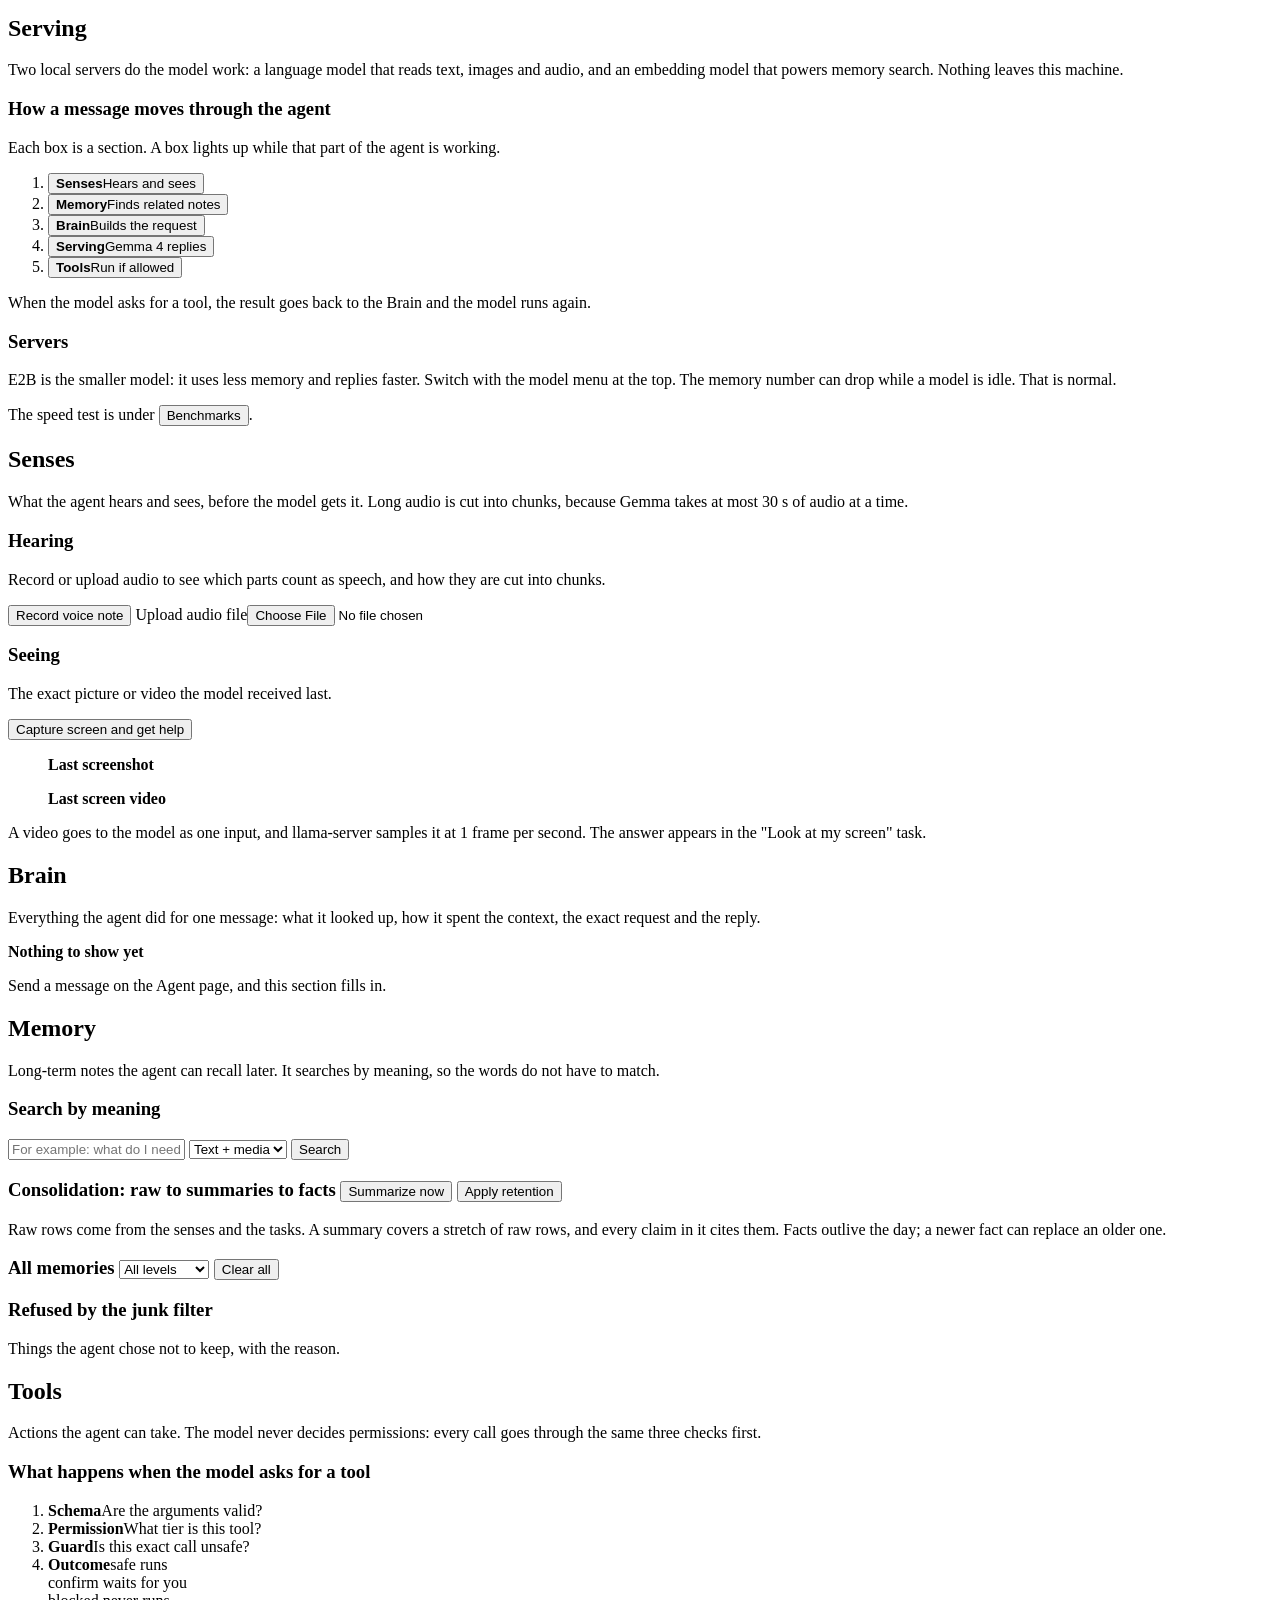
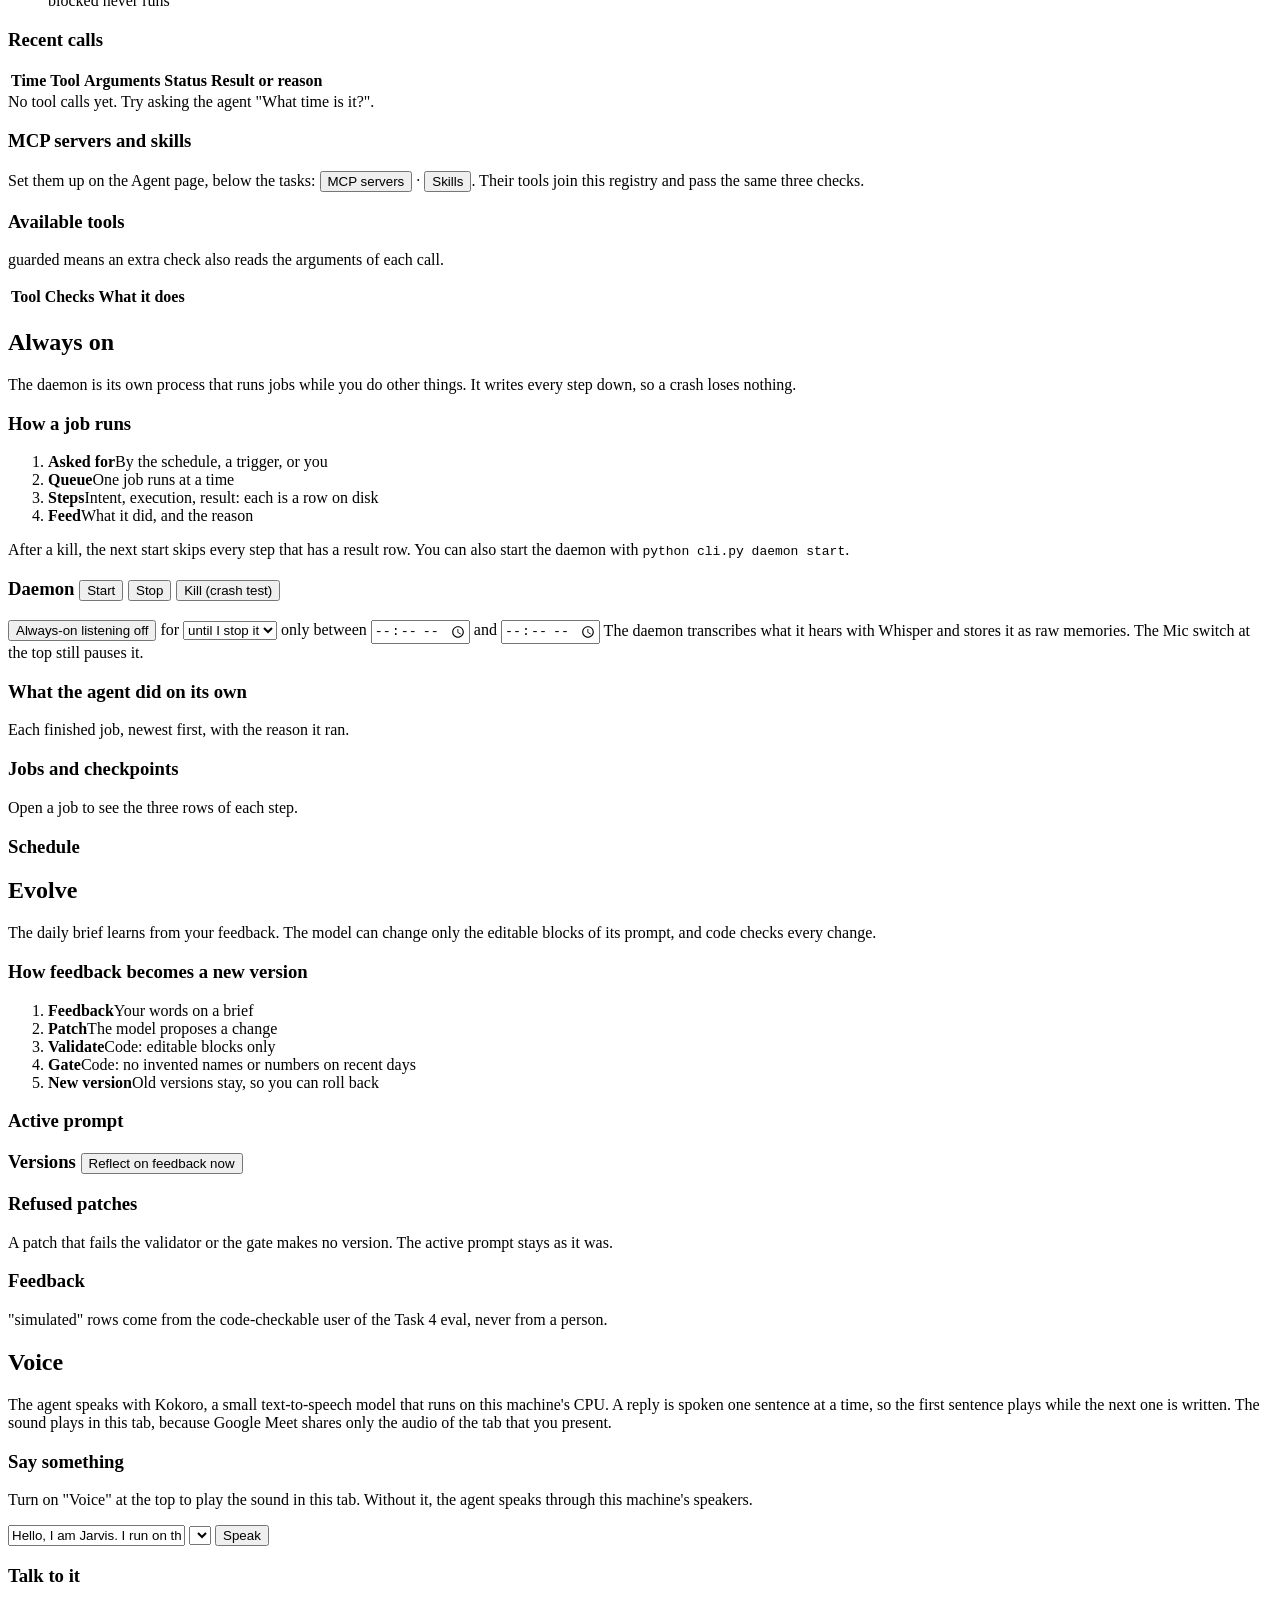
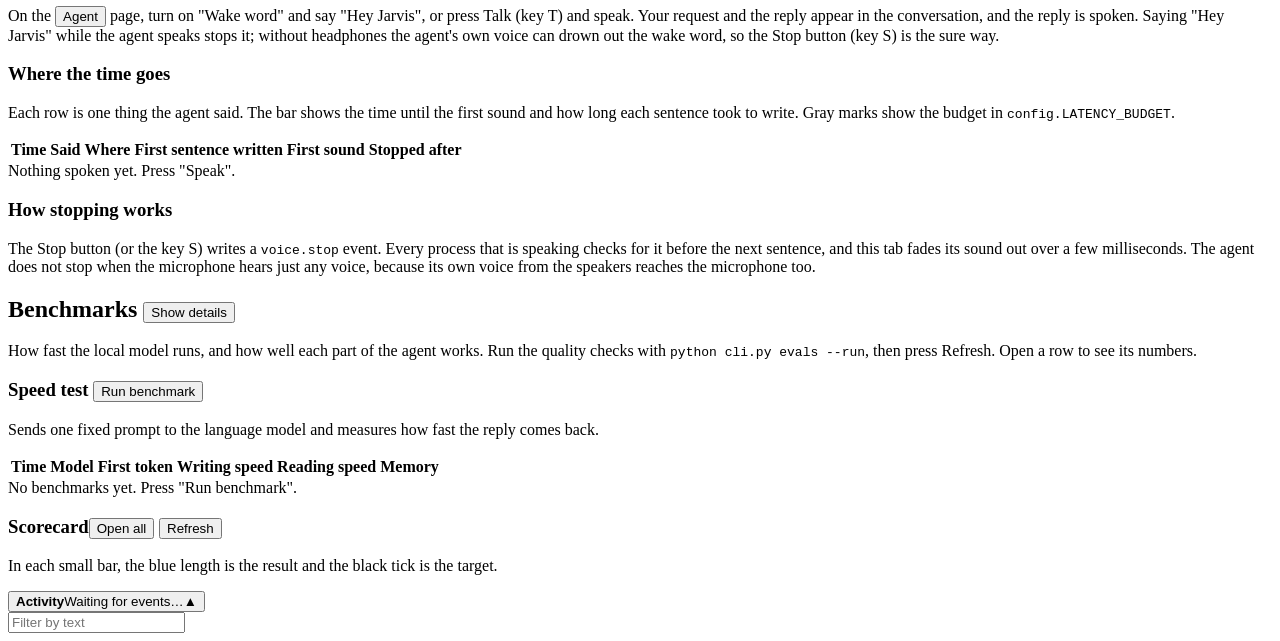
==== commit 19f61965: "Switch to "Hey Jarvis", confirm low wake scores with Whisper, and add a conversation mode Wake word:" ====
--- a/dashboard/static/index.html
+++ b/dashboard/static/index.html
@@ -7,26 +7,36 @@
 <title>Multimodal Agent</title>
 <link rel="stylesheet" href="/static/style.css">
 </head>
-<body>
+<body data-view="agent">
 <header id="top">
   <div class="brand">
+    <span class="jarvis sm" aria-hidden="true"></span>
     <h1>Multimodal Agent</h1>
     <span class="tagline">Runs entirely on this device</span>
   </div>
+  <nav id="views" role="tablist" aria-label="Views">
+    <button role="tab" data-view="agent" title="Talk to the agent and run its tasks (key 1)">Agent</button>
+    <button role="tab" data-view="hood" title="Each part of the agent, and what it did for each message (key 2)">Under the hood<i class="ping" data-activity="any"></i><span id="tools-badge" class="badge" hidden></span></button>
+    <button role="tab" data-view="bench" title="Speed test and the quality scorecard (key 3)">Benchmarks</button>
+  </nav>
   <div class="status">
-    <label class="field" for="tier">Model
-      <select id="tier" title="Which Gemma 4 model to run. Switching restarts the language model.">
-        <option value="e4b">Gemma 4 E4B</option><option value="e2b">Gemma 4 E2B</option>
-      </select>
-    </label>
-    <span class="stat" title="Language model server. It reads text, images and audio."><i id="llm-dot" class="dot"></i>Language model <span id="llm-mem" class="muted"></span></span>
-    <span class="stat" title="Embedding server. It powers memory search."><i id="emb-dot" class="dot"></i>Embeddings <span id="emb-mem" class="muted"></span></span>
-    <button id="mic-switch" class="mic" role="switch" aria-checked="true" title="Pause or allow the microphone everywhere. The agent only records when you press Record.">Mic ready</button>
+    <details id="model-menu" class="menu">
+      <summary title="Model servers. Open to switch the model."><i id="model-dot" class="dot"></i><span id="model-name">Gemma 4</span><span class="chev" aria-hidden="true">▾</span></summary>
+      <div class="menu-body">
+        <label class="field" for="tier">Model
+          <select id="tier" title="Which Gemma 4 model to run. Switching restarts the language model.">
+            <option value="e4b">Gemma 4 E4B</option><option value="e2b">Gemma 4 E2B</option>
+          </select>
+        </label>
+        <div class="stat" title="Language model server. It reads text, images and audio."><i id="llm-dot" class="dot"></i>Language model <span id="llm-mem" class="muted"></span></div>
+        <div class="stat" title="Embedding server. It powers memory search."><i id="emb-dot" class="dot"></i>Embeddings <span id="emb-mem" class="muted"></span></div>
+        <p class="hint">E2B is smaller: less memory, faster replies. Switching restarts the language model.</p>
+      </div>
+    </details>
+    <button id="mic-switch" class="mic" role="switch" aria-checked="true" title="Pause or allow the microphone everywhere. The agent only records when you ask it to.">Mic ready</button>
     <button id="voice-switch" class="mic paused" role="switch" aria-checked="false" title="Play the agent's voice in this tab. Chrome needs one click before a page may play sound. In Google Meet, present this tab and turn on its audio.">Voice off</button>
     <span class="voice-state" data-state="idle" hidden role="status" aria-live="polite"><span class="vs-anim" aria-hidden="true"><i></i><i></i><i></i><i></i><i></i></span><span class="vs-label"></span></span>
     <button id="voice-stop" class="small danger" hidden title="Stop speaking now (key S)">Stop speaking</button>
-    <button id="detail-switch" class="small" role="switch" aria-checked="false" title="Show or hide the extra cards, tables and explanations on every tab (key D)">Show details</button>
-    <button id="chat-toggle" class="small" aria-controls="chat" title="Show or hide the chat (key C)">Hide chat</button>
   </div>
 </header>
 
@@ -34,27 +44,288 @@
 <div id="notices" role="status"></div>
 
 <main>
-  <section id="content">
-    <div id="tabs" role="tablist" aria-label="Sections">
-      <button role="tab" data-tab="serving"><span class="tab-title"><kbd>1</kbd>Serving<i class="ping" data-activity="serving"></i></span><span class="tab-sub">Local models</span></button>
-      <button role="tab" data-tab="senses"><span class="tab-title"><kbd>2</kbd>Senses<i class="ping" data-activity="senses"></i></span><span class="tab-sub">Hear and see</span></button>
-      <button role="tab" data-tab="brain"><span class="tab-title"><kbd>3</kbd>Brain<i class="ping" data-activity="brain"></i></span><span class="tab-sub">Inside a request</span></button>
-      <button role="tab" data-tab="memory"><span class="tab-title"><kbd>4</kbd>Memory<i class="ping" data-activity="memory"></i></span><span class="tab-sub">What it recalls</span></button>
-      <button role="tab" data-tab="tools"><span class="tab-title"><kbd>5</kbd>Tools<i class="ping" data-activity="tools"></i><span id="tools-badge" class="badge" hidden></span></span><span class="tab-sub">What it can do</span></button>
-      <button role="tab" data-tab="daemon"><span class="tab-title"><kbd>6</kbd>Always on<i class="ping" data-activity="daemon"></i><i id="daemon-dot" class="dot" title="Daemon"></i></span><span class="tab-sub">Runs on its own</span></button>
-      <button role="tab" data-tab="evolve"><span class="tab-title"><kbd>7</kbd>Evolve<i class="ping" data-activity="evolve"></i></span><span class="tab-sub">Learns from you</span></button>
-      <button role="tab" data-tab="tasks"><span class="tab-title"><kbd>8</kbd>Tasks<i class="ping" data-activity="tasks"></i></span><span class="tab-sub">Run the agent</span></button>
-      <button role="tab" data-tab="voice"><span class="tab-title"><kbd>9</kbd>Voice<i class="ping" data-activity="voice"></i></span><span class="tab-sub">Speaks out loud</span></button>
-      <button role="tab" data-tab="scorecard"><span class="tab-title"><kbd>0</kbd>Scorecard</span><span class="tab-sub">How well it works</span></button>
-    </div>
-
+  <!-- Agent: the conversation, and a rail of task buttons. This is the page people use. -->
+  <section class="view" id="view-agent" aria-label="Agent">
+    <div id="chat" aria-label="Chat">
+      <div class="chat-head">
+        <h2 id="chat-title"><span class="jarvis sm" aria-hidden="true"></span>Jarvis <span id="orb-label" class="muted"></span></h2>
+        <button id="wake-switch" class="mic paused" role="switch" aria-checked="false" title="Listen for the wake word on this machine's microphone">Wake word off</button>
+        <button id="conv-switch" class="mic" role="switch" aria-checked="true" title="After each reply, keep talking without the wake word">Conversation on</button>
+        <span id="wake-status" class="muted"></span>
+        <button id="chat-history" class="small" aria-expanded="false" aria-controls="chat-sessions" title="Earlier chats, saved on this device">History</button>
+        <button id="chat-new" class="small" disabled title="Start a new chat. This one stays in History. Long-term memories are shared by all chats.">New chat</button>
+      </div>
+      <div id="chat-sessions" hidden>
+        <p class="hint">Each chat has its own conversation. All chats share the same long-term memory.</p>
+        <div id="chat-session-list"></div>
+      </div>
+      <div id="chat-empty">
+        <div class="welcome">
+          <span class="jarvis lg" aria-hidden="true"></span>
+          <div class="jv-name">Jarvis</div>
+          <h2>What can I help with?</h2>
+          <p>Type, talk, paste a picture or share your screen. I recall your memories, use tools, and run on this machine only.</p>
+        </div>
+        <div class="suggest">
+          <button type="button" data-suggest="What do I need to do tomorrow?"><b>Plan</b>What do I need to do tomorrow?</button>
+          <button type="button" data-suggest="What did we decide about the offsite this morning?"><b>Recall</b>What did we decide about the offsite this morning?</button>
+          <button type="button" data-suggest="What is wrong on my screen, and how do I fix it?" data-screen="1"><b>Look</b>What is wrong on my screen?</button>
+          <button type="button" data-suggest="Remember that I have a dentist appointment next Tuesday at 3pm"><b>Remember</b>I have a dentist appointment next Tuesday at 3pm</button>
+        </div>
+        <p class="hint keys">Say "Hey Jarvis" with the wake word on, or press <kbd>T</kbd> to talk. <kbd>Enter</kbd> sends, <kbd>Shift</kbd>+<kbd>Enter</kbd> adds a line. Paste or drop a picture anywhere here. Type <kbd>/</kbd> for commands, such as <code>/skill</code> to teach me a new skill.</p>
+      </div>
+      <div id="chat-log" aria-live="polite"></div>
+      <div id="chat-approvals" role="alert" hidden></div>
+      <form id="chat-form">
+        <div id="slash-menu" hidden aria-label="Commands"></div>
+        <div id="chat-attach" hidden></div>
+        <textarea id="chat-input" rows="1" aria-label="Message" placeholder="Message the agent…" autocomplete="off"></textarea>
+        <div class="composer-bar">
+          <label class="tool-btn" title="Attach a picture (or paste one)">
+            <svg viewBox="0 0 24 24" aria-hidden="true"><path d="M21 12.5 12.6 21a5.5 5.5 0 0 1-7.8-7.8l8.5-8.5a3.7 3.7 0 0 1 5.2 5.2l-8.5 8.5a1.8 1.8 0 0 1-2.6-2.6l7.8-7.8"/></svg>
+            <span>Picture</span><input type="file" id="chat-file" accept="image/*"></label>
+          <button type="button" id="chat-screen" class="tool-btn" aria-pressed="false" title="Send one screenshot with this message">
+            <svg viewBox="0 0 24 24" aria-hidden="true"><rect x="3" y="4" width="18" height="12" rx="2"/><path d="M8 20h8M12 16v4"/></svg>
+            <span>Screen</span></button>
+          <button type="button" id="chat-voice" class="tool-btn" aria-pressed="false" title="Dictate: speak, press again, and the text is sent as your message">
+            <svg viewBox="0 0 24 24" aria-hidden="true"><rect x="9" y="3" width="6" height="11" rx="3"/><path d="M5 11a7 7 0 0 0 14 0M12 18v3"/></svg>
+            <span>Dictate</span></button>
+          <button type="button" id="talk-btn" class="talk" title="Hands-free: speak your request and hear the reply (key T)">
+            <svg viewBox="0 0 24 24" aria-hidden="true"><path d="M12 4v16M8 8v8M16 8v8M4 11v2M20 11v2"/></svg>Talk</button>
+          <button class="primary send" data-busy="Sending…">Send</button>
+        </div>
+      </form>
+    </div>
+
+    <aside id="rail" aria-label="Tasks">
+      <div id="task-list">
+        <div class="rail-head"><h2>Tasks</h2><p>Each one uses the whole agent: senses, memory, the model and tools.</p></div>
+        <button type="button" class="task-btn" data-task="task1">
+          <span class="task-ico"><svg viewBox="0 0 24 24" aria-hidden="true"><rect x="9" y="3" width="6" height="11" rx="3"/><path d="M5 11a7 7 0 0 0 14 0M12 18v3"/></svg></span>
+          <span class="task-txt"><b>Voice note to action items</b><span>Speak, then get a to-do list</span><span class="task-state" data-task-state="task1"></span></span></button>
+        <button type="button" class="task-btn" data-task="task2">
+          <span class="task-ico"><svg viewBox="0 0 24 24" aria-hidden="true"><rect x="3" y="4" width="18" height="12" rx="2"/><path d="M8 20h8M12 16v4"/></svg></span>
+          <span class="task-txt"><b>Look at my screen</b><span>What it sees, and a fix if something is wrong</span><span class="task-state" data-task-state="task2"></span></span></button>
+        <button type="button" class="task-btn" data-task="task3">
+          <span class="task-ico"><svg viewBox="0 0 24 24" aria-hidden="true"><path d="M3 12h2M7 8v8M11 5v14M15 9v6M19 11v2"/></svg></span>
+          <span class="task-txt"><b>Ambient recall</b><span>Hear a conversation, ask about it later</span><span class="task-state" data-task-state="task3"></span></span></button>
+        <button type="button" class="task-btn" data-task="task4">
+          <span class="task-ico"><svg viewBox="0 0 24 24" aria-hidden="true"><path d="M6 3h8l5 5v13H6z"/><path d="M14 3v5h5M9 13h7M9 17h7"/></svg></span>
+          <span class="task-txt"><b>Daily brief</b><span>Learns from your feedback</span><span class="task-state" data-task-state="task4"></span></span></button>
+        <button type="button" class="task-btn" data-task="task5">
+          <span class="task-ico"><svg viewBox="0 0 24 24" aria-hidden="true"><path d="M2 12s4-7 10-7 10 7 10 7-4 7-10 7S2 12 2 12z"/><circle cx="12" cy="12" r="3"/></svg></span>
+          <span class="task-txt"><b>Speak up when a test fails</b><span>Watches the screen for you</span><span class="task-state" data-task-state="task5"></span></span></button>
+        <button type="button" class="task-btn" data-task="task6">
+          <span class="task-ico"><svg viewBox="0 0 24 24" aria-hidden="true"><circle cx="12" cy="13" r="8"/><path d="M12 9v4l3 2M5 3 2 6M19 3l3 3"/></svg></span>
+          <span class="task-txt"><b>Spoken reminder</b><span>Ask out loud, through an MCP server</span><span class="task-state" data-task-state="task6"></span></span></button>
+
+        <div class="rail-head connect-head"><h2>Connect</h2><p>Give the agent more tools. Every tool still passes the same permission checks.</p></div>
+        <button type="button" class="task-btn" data-task="mcp">
+          <span class="task-ico"><svg viewBox="0 0 24 24" aria-hidden="true"><path d="M9 7V3M15 7V3M7 7h10v4a5 5 0 0 1-10 0zM12 16v5"/></svg></span>
+          <span class="task-txt"><b>MCP servers</b><span>Connect a server, pick its tools and their tiers</span><span class="task-state" data-task-state="mcp"></span></span></button>
+        <button type="button" class="task-btn" data-task="skills">
+          <span class="task-ico"><svg viewBox="0 0 24 24" aria-hidden="true"><path d="M13 2 4 14h7l-1 8 9-12h-7z"/></svg></span>
+          <span class="task-txt"><b>Skills</b><span>Small Python tools that run inside the agent</span><span class="task-state" data-task-state="skills"></span></span></button>
+      </div>
+
+      <div class="task-pane" id="task-task1" hidden>
+        <button type="button" class="back" data-task-back>‹ All tasks</button>
+        <h3>Voice note to action items</h3>
+        <p class="hint">Speak, stop, and get a transcript with a list of what to do. Both are saved to memory.</p>
+        <div class="row"><button id="rec-btn2" class="primary">Record voice note</button>
+          <label class="file">Upload audio file<input type="file" id="wav-file2" accept="audio/*"></label></div>
+        <div id="task1-out" class="result"></div>
+      </div>
+
+      <div class="task-pane" id="task-task2" hidden>
+        <button type="button" class="back" data-task-back>‹ All tasks</button>
+        <h3>Look at my screen</h3>
+        <p class="hint">The agent says what it sees and suggests a fix if something is wrong.</p>
+        <div class="row"><button id="look-btn" class="primary">Capture screen now</button>
+          <button id="watch-btn" data-busy="Recording…">Record 10 s video</button></div>
+        <div class="row"><label class="file">Upload screenshot<input type="file" id="img-file" accept="image/*"></label>
+          <label class="file">Upload video<input type="file" id="video-file" accept="video/*"></label></div>
+        <p id="hotkey-tip" class="tip" hidden></p>
+        <div id="task2-out" class="result"></div>
+      </div>
+
+      <div class="task-pane" id="task-task3" hidden>
+        <button type="button" class="back" data-task-back>‹ All tasks</button>
+        <h3>Ambient recall</h3>
+        <p class="hint">Replay the recorded morning conversation as if it started at 09:00, or turn on always-on listening in
+          <button type="button" class="link" data-go="daemon">Always on</button>. Then ask about it.</p>
+        <div class="row"><button id="replay-btn" class="primary" data-busy="Replaying…">Replay the morning conversation</button>
+          <label class="field" for="replay-speed">Speed <select id="replay-speed"><option value="0">no waiting</option><option value="4">4× real time</option><option value="1">real time</option></select></label></div>
+        <div id="task3-heard" class="heard"></div>
+        <form id="ask-form" class="row"><input id="ask-q" aria-label="Question about earlier events" placeholder="What did we decide about the offsite venue this morning?">
+          <button class="primary" data-busy="Thinking…">Ask</button></form>
+        <div id="task3-out" class="result"></div>
+      </div>
+
+      <div class="task-pane" id="task-task4" hidden>
+        <button type="button" class="back" data-task-back>‹ All tasks</button>
+        <h3>Daily brief</h3>
+        <p class="hint">Writes today's brief from summaries, facts, action items and screen episodes. Tell it what to change, then reflect:
+          the next version of its prompt appears in <button type="button" class="link" data-go="evolve">Evolve</button>.</p>
+        <div class="row"><button id="brief-btn" class="primary" data-busy="Writing…">Write today's brief</button></div>
+        <div id="task4-out" class="result"></div>
+        <form id="feedback-form" class="row" hidden><input id="feedback-text" aria-label="Feedback" placeholder="For example: too long, and put the deadlines first">
+          <button type="button" data-rating="1">👍 Good</button><button type="button" data-rating="-1" class="primary">Send feedback</button></form>
+        <div id="task4-reflect" class="result"></div>
+      </div>
+
+      <div class="task-pane" id="task-task5" hidden>
+        <button type="button" class="back" data-task-back>‹ All tasks</button>
+        <h3>Speak up when a test fails</h3>
+        <p class="hint">The agent looks at the screen every few seconds. When the screen changed, Gemma checks it for a failed
+          test run, and a match is spoken, shown as a notification and written to the feed with the reason.</p>
+        <div class="row"><button id="t5-switch" class="mic paused" role="switch" aria-checked="false">Watching off</button>
+          <button id="t5-check" data-busy="Looking…">Check the screen now</button></div>
+        <div id="t5-out" class="result"></div>
+      </div>
+
+      <div class="task-pane" id="task-task6" hidden>
+        <button type="button" class="back" data-task-back>‹ All tasks</button>
+        <h3>Spoken reminder</h3>
+        <p class="hint">Say "Hey Jarvis, remind me to call Mike in two minutes". The chat answers through the reminders MCP
+          server, and the daemon speaks the reminder when it is due.</p>
+        <ul id="t6-checks" class="checks"></ul>
+        <div class="row"><button type="button" class="primary" data-talk>Talk</button>
+          <button type="button" data-suggest="Remind me to call Mike in two minutes">Type it instead</button></div>
+      </div>
+
+      <div class="task-pane" id="task-mcp" hidden>
+        <button type="button" class="back" data-task-back>‹ All tasks</button>
+        <h3>MCP servers</h3>
+        <p class="hint">Add a server, connect it, then tick the tools the model may use and set each tool's tier. Each
+          tool starts as <span class="tag confirm">confirm</span>, because a server's own hints come from code we do not
+          control.</p>
+        <ol class="setup-steps"><li>Add a server</li><li>Connect</li><li>Tick tools, set tiers</li></ol>
+        <div id="mcp-servers"></div>
+
+        <details class="mcp-add" id="mcp-add">
+          <summary><span id="mcp-form-title">+ Add a server</span></summary>
+          <div class="mcp-form">
+            <div class="seg-tabs" role="tablist" aria-label="Kind of server">
+              <button type="button" role="tab" data-mcp-kind="local" aria-selected="true">Local command</button>
+              <button type="button" role="tab" data-mcp-kind="remote" aria-selected="false">Remote URL</button>
+              <button type="button" role="tab" data-mcp-kind="json" aria-selected="false">Paste JSON</button>
+            </div>
+
+            <div data-mcp-panel="local remote">
+              <label class="form-field">Name
+                <input id="mcp-name" placeholder="for example github" autocomplete="off" spellcheck="false">
+                <small>Letters, digits, - and _. Its tools appear as name__tool.</small></label>
+            </div>
+
+            <div data-mcp-panel="local">
+              <label class="form-field">Command
+                <input id="mcp-command" placeholder="npx" autocomplete="off" spellcheck="false">
+                <small>The program that starts the server: npx, uvx, python, or a full path.</small></label>
+              <div class="form-field"><span>Arguments</span>
+                <div id="mcp-args" class="rows"></div>
+                <button type="button" class="link add-row" data-add-row="arg">+ Add argument</button>
+                <small>One per row, in order. For example <code>-y</code>, then the package name.</small></div>
+              <div class="form-field"><span>Environment variables</span>
+                <div id="mcp-env" class="rows"></div>
+                <button type="button" class="link add-row" data-add-row="env">+ Add variable</button>
+                <small>The server gets each variable from this machine's environment when it starts. The value is never
+                  saved, so keys stay out of the config file.</small></div>
+              <label class="form-field">Working folder <em>(optional)</em>
+                <input id="mcp-cwd" placeholder="the folder to start in" autocomplete="off" spellcheck="false"></label>
+            </div>
+
+            <div data-mcp-panel="remote" hidden>
+              <label class="form-field">URL
+                <input id="mcp-url" placeholder="https://example.com/mcp" autocomplete="off" spellcheck="false"></label>
+              <div class="form-field"><span>Headers</span>
+                <div id="mcp-headers" class="rows"></div>
+                <button type="button" class="link add-row" data-add-row="header">+ Add header</button>
+                <small>Each header's whole value comes from an environment variable, for example
+                  <code>SEARCH_AUTH="Bearer …"</code>.</small></div>
+              <p class="hint step-bad small-hint">Remote: every call to this server leaves this machine, unless the URL is this machine.</p>
+            </div>
+
+            <div data-mcp-panel="local remote">
+              <details class="more"><summary>See the JSON</summary><pre id="mcp-preview"></pre></details>
+              <div class="row"><button type="button" id="mcp-add-btn" class="primary" data-busy="Checking…">Add server</button>
+                <button type="button" id="mcp-cancel" hidden>Cancel</button></div>
+            </div>
+
+            <div data-mcp-panel="json" hidden>
+              <p class="hint small-hint">The standard <code>mcpServers</code> JSON that Claude Desktop, Cursor or VS Code use.
+                It replaces the whole list. Write keys as <code>"${NAME}"</code> in <code>env</code> or <code>headers</code>.</p>
+              <textarea id="mcp-config" rows="10" spellcheck="false" aria-label="mcpServers config"></textarea>
+              <div class="row"><button type="button" id="mcp-save" class="primary" data-busy="Checking…">Use this config</button></div>
+            </div>
+            <pre id="mcp-problems" class="step-bad" hidden></pre>
+          </div>
+        </details>
+      </div>
+
+      <div class="task-pane" id="task-skills" hidden>
+        <button type="button" class="back" data-task-back>‹ All tasks</button>
+        <h3>Skills</h3>
+        <p class="hint">A skill is a small Python tool that runs inside the agent. The model picks a skill like any tool,
+          and every call passes the same permission checks. Press an example to try it in the conversation.</p>
+        <form id="skill-describe" class="skill-describe">
+          <label class="form-field">Teach Jarvis a new skill
+            <textarea id="skill-desc" rows="3" placeholder="For example: convert between US dollars, euros and pounds with fixed rates I give you"></textarea>
+            <small>Jarvis drafts the code in the conversation. You read it, pick its tier, and press Create. Nothing is
+              written before that. You can also type <code>/skill</code> and a description in the message box.</small></label>
+          <div class="row"><button class="primary">Draft with Jarvis</button></div>
+        </form>
+        <div id="skills-list"></div>
+        <div class="row"><button id="skills-reload" data-busy="Loading…" title="Load every skill folder again, after you add or edit one">Reload skills</button></div>
+        <details class="more"><summary>Write one by hand</summary>
+          <ol class="howto">
+            <li>Make a folder <code>agent/skills/word_count/</code>. The folder name is the skill's name.</li>
+            <li>Write <code>skill.py</code> with a <code>run(**args)</code> that returns text, a dict or a list.</li>
+            <li>Write <code>manifest.json</code>, as below. At least two examples: tool selection reads them.</li>
+            <li>Press <strong>Reload skills</strong>. A problem shows here, with the reason.</li>
+          </ol>
+          <pre>{
+  "name": "word_count",
+  "description": "Count the words in a piece of text.",
+  "version": "1.0",
+  "tier": "safe",
+  "effects": [],
+  "input_schema": {"type": "object",
+    "properties": {"text": {"type": "string"}},
+    "required": ["text"]},
+  "examples": ["how many words is this", "count the words"],
+  "entry": "skill.py:run"
+}</pre>
+          <p class="hint small-hint">A skill that declares <code>writes</code>, <code>runs_code</code> or
+            <code>network</code> must be <span class="tag confirm">confirm</span> or <span class="tag blocked">blocked</span>.
+            The tier lives in the manifest, which is reviewed like code, so this page shows it but cannot change it.</p>
+        </details>
+      </div>
+    </aside>
+  </section>
+
+  <!-- Under the hood: one section per component, for people who want to see how it works. -->
+  <section class="view" id="view-hood" aria-label="Under the hood">
+    <nav id="tabs" role="tablist" aria-label="Parts of the agent" aria-orientation="vertical">
+      <button role="tab" data-tab="serving"><span class="tab-title">Serving<i class="ping" data-activity="serving"></i></span><span class="tab-sub">Local models</span></button>
+      <button role="tab" data-tab="senses"><span class="tab-title">Senses<i class="ping" data-activity="senses"></i></span><span class="tab-sub">Hear and see</span></button>
+      <button role="tab" data-tab="brain"><span class="tab-title">Brain<i class="ping" data-activity="brain"></i></span><span class="tab-sub">Inside a request</span></button>
+      <button role="tab" data-tab="memory"><span class="tab-title">Memory<i class="ping" data-activity="memory"></i></span><span class="tab-sub">What it recalls</span></button>
+      <button role="tab" data-tab="tools"><span class="tab-title">Tools<i class="ping" data-activity="tools"></i></span><span class="tab-sub">What it can do</span></button>
+      <button role="tab" data-tab="daemon"><span class="tab-title">Always on<i class="ping" data-activity="daemon"></i><i id="daemon-dot" class="dot" title="Daemon"></i></span><span class="tab-sub">Runs on its own</span></button>
+      <button role="tab" data-tab="evolve"><span class="tab-title">Evolve<i class="ping" data-activity="evolve"></i></span><span class="tab-sub">Learns from you</span></button>
+      <button role="tab" data-tab="voice"><span class="tab-title">Voice<i class="ping" data-activity="voice"></i></span><span class="tab-sub">Speaks out loud</span></button>
+      <button class="small detail-switch" role="switch" aria-checked="false" title="Show or hide the extra cards, tables and explanations (key D)">Show details</button>
+    </nav>
+
+    <section id="content">
     <div class="panel" id="panel-serving" role="tabpanel">
       <div class="page-head"><h2>Serving</h2>
         <p>Two local servers do the model work: a language model that reads text, images and audio, and an embedding
           model that powers memory search. Nothing leaves this machine.</p></div>
 
       <div class="card"><h3>How a message moves through the agent</h3>
-        <p class="hint">Each box is a tab. A box lights up while that part of the agent is working.</p>
+        <p class="hint">Each box is a section. A box lights up while that part of the agent is working.</p>
         <ol class="flow">
           <li><button data-go="senses"><b>Senses</b><span>Hears and sees</span><i class="ping" data-activity="senses"></i></button></li>
           <li><button data-go="memory"><b>Memory</b><span>Finds related notes</span><i class="ping" data-activity="memory"></i></button></li>
@@ -67,17 +338,11 @@
 
       <div class="card"><h3>Servers</h3>
         <div id="serving-info" class="servers"></div>
-        <p class="hint">E2B is the smaller model: it uses less memory and replies faster. Switch with the Model menu at the top.
+        <p class="hint">E2B is the smaller model: it uses less memory and replies faster. Switch with the model menu at the top.
           The memory number can drop while a model is idle. That is normal.</p>
         <details class="more detail" id="serving-cmd" hidden><summary>How the servers were started</summary><div id="serving-cmd-body"></div></details>
       </div>
-
-      <div class="card"><h3>Speed test <button id="bench-btn" class="primary small head-action" data-busy="Measuring…">Run benchmark</button></h3>
-        <p class="hint">Sends one fixed prompt to the language model and measures how fast the reply comes back.</p>
-        <div id="bench-latest" class="tiles"></div>
-        <div class="table-wrap detail"><table id="bench-table"><thead><tr><th>Time</th><th>Model</th><th class="num">First token</th>
-          <th class="num">Writing speed</th><th class="num">Reading speed</th><th class="num">Memory</th></tr></thead><tbody></tbody></table></div>
-        <div class="empty-note">No benchmarks yet. Press "Run benchmark".</div></div>
+      <p class="hint keep">The speed test is under <button type="button" class="link" data-go="bench">Benchmarks</button>.</p>
     </div>
 
     <div class="panel" id="panel-senses" role="tabpanel">
@@ -98,14 +363,14 @@
           <figure><figcaption><b>Last screen video</b> <span id="video-info" class="muted"></span></figcaption>
             <div id="last-video" class="media-slot" data-empty="No video yet."></div></figure>
         </div>
-        <p class="hint">A video goes to the model as one input, and llama-server samples it at 1 frame per second. The answer appears in the Tasks tab.</p>
+        <p class="hint">A video goes to the model as one input, and llama-server samples it at 1 frame per second. The answer appears in the "Look at my screen" task.</p>
       </div>
     </div>
 
     <div class="panel" id="panel-brain" role="tabpanel">
       <div class="page-head"><h2>Brain</h2>
         <p>Everything the agent did for one message: what it looked up, how it spent the context, the exact request and the reply.</p></div>
-      <div id="brain-empty" class="card empty-card"><b>Nothing to show yet</b><p>Send a message in the chat, and this page fills in.</p></div>
+      <div id="brain-empty" class="card empty-card"><b>Nothing to show yet</b><p>Send a message on the Agent page, and this section fills in.</p></div>
       <div id="brain-body" hidden>
         <div class="card"><div class="turn-head"><h3>What happened</h3>
             <div class="turn-nav"><button id="turn-prev" class="small" aria-label="Earlier message">‹ Earlier</button>
@@ -162,20 +427,12 @@
       <div class="card"><h3>Recent calls</h3>
         <div class="table-wrap scroll-y"><table id="tool-calls"><thead><tr><th>Time</th><th>Tool</th><th>Arguments</th>
           <th>Status</th><th>Result or reason</th></tr></thead><tbody></tbody></table></div>
-        <div class="empty-note">No tool calls yet. Try asking the chat "What time is it?".</div></div>
-      <div class="card"><h3>MCP servers</h3>
-        <p class="hint">Paste a standard <code>mcpServers</code> config, the same JSON that Claude Desktop, Cursor or VS Code use.
-          A server with <code>command</code> runs on this machine; one with <code>url</code> is remote, and every call to it
-          leaves this machine. API keys stay in environment variables: write <code>"${NAME}"</code> in <code>env</code> or
-          <code>headers</code>. Each tool starts as <span class="tag confirm">confirm</span>, because a server's own hints
-          come from code we do not control.</p>
-        <div id="mcp-servers"></div>
-        <details class="more"><summary>Paste a config</summary>
-          <textarea id="mcp-config" rows="9" spellcheck="false" aria-label="mcpServers config"></textarea>
-          <div class="row"><button id="mcp-save" class="primary" data-busy="Checking…">Use this config</button></div>
-          <pre id="mcp-problems" class="step-bad" hidden></pre>
-        </details>
-      </div>
+        <div class="empty-note">No tool calls yet. Try asking the agent "What time is it?".</div></div>
+      <div class="card"><h3>MCP servers and skills</h3>
+        <p class="hint keep">Set them up on the Agent page, below the tasks:
+          <button type="button" class="link" data-open-task="mcp">MCP servers</button> ·
+          <button type="button" class="link" data-open-task="skills">Skills</button>. Their tools join this registry and
+          pass the same three checks.</p></div>
       <div class="card detail"><h3>Available tools</h3>
         <p class="hint"><span class="tag plain">guarded</span> means an extra check also reads the arguments of each call.</p>
         <div class="table-wrap"><table id="tool-list"><thead class="sr-only"><tr><th>Tool</th><th>Checks</th><th>What it does</th></tr></thead><tbody></tbody></table></div></div>
@@ -234,45 +491,6 @@
         <div id="evolve-feedback"></div></div>
     </div>
 
-    <div class="panel" id="panel-tasks" role="tabpanel">
-      <div class="page-head"><h2>Tasks</h2><p>The jobs this agent is built to do. Everything on the other tabs comes together here.</p></div>
-      <div class="card"><h3>Task 1: voice note to action items</h3>
-        <p class="hint">Speak, stop, and get a transcript with a list of what to do. Both are saved to memory.</p>
-        <div class="row"><button id="rec-btn2" class="primary">Record voice note</button>
-          <label class="file">Upload audio file<input type="file" id="wav-file2" accept="audio/*"></label></div>
-        <div id="task1-out" class="result"></div></div>
-      <div class="card"><h3>Task 2: look at my screen and help</h3>
-        <p class="hint">The agent says what it sees and suggests a fix if something is wrong.</p>
-        <div class="row"><button id="look-btn" class="primary">Capture screen now</button>
-          <button id="watch-btn" data-busy="Recording…">Record 10 s video</button>
-          <span class="row-sep" aria-hidden="true"></span>
-          <label class="file">Upload screenshot<input type="file" id="img-file" accept="image/*"></label>
-          <label class="file">Upload video<input type="file" id="video-file" accept="video/*"></label></div>
-        <p id="hotkey-tip" class="tip" hidden></p>
-        <div id="task2-out" class="result"></div></div>
-      <div class="card"><h3>Task 3: ambient listener with recall</h3>
-        <p class="hint">Turn on always-on listening in the Always on tab, or replay the recorded morning conversation as if it started at 09:00. Then ask about it.</p>
-        <div class="row"><button id="replay-btn" class="primary" data-busy="Replaying…">Replay the morning conversation</button>
-          <label class="field" for="replay-speed">Speed <select id="replay-speed"><option value="0">no waiting</option><option value="4">4× real time</option><option value="1">real time</option></select></label></div>
-        <div id="task3-heard" class="heard"></div>
-        <form id="ask-form" class="row" style="margin-top:10px"><input id="ask-q" aria-label="Question about earlier events" placeholder="What did we decide about the offsite venue this morning?">
-          <button class="primary" data-busy="Thinking…">Ask</button></form>
-        <div id="task3-out" class="result"></div></div>
-      <div class="card"><h3>Task 4: self-improving daily brief</h3>
-        <p class="hint">Writes today's brief from summaries, facts, action items and screen episodes, with the active prompt version. Tell it what to change, then reflect.</p>
-        <div class="row"><button id="brief-btn" class="primary" data-busy="Writing…">Write today's brief</button></div>
-        <div id="task4-out" class="result"></div>
-        <form id="feedback-form" class="row" hidden style="margin-top:10px"><input id="feedback-text" aria-label="Feedback" placeholder="For example: too long, and put the deadlines first">
-          <button type="button" data-rating="1">👍 Good</button><button type="button" data-rating="-1" class="primary">Send feedback</button></form>
-        <div id="task4-reflect" class="result"></div></div>
-      <div class="card"><h3>Task 5: speak up when a test fails</h3>
-        <p class="hint">The agent looks at the screen every few seconds. When the screen changed, Gemma checks it for a failed
-          test run, and a match is spoken, shown as a notification and written to the feed with the reason.</p>
-        <div class="row"><button id="t5-switch" class="mic paused" role="switch" aria-checked="false">Watching off</button>
-          <button id="t5-check" data-busy="Looking…">Check the screen now</button></div>
-        <div id="t5-out" class="result"></div></div>
-    </div>
-
     <div class="panel" id="panel-voice" role="tabpanel">
       <div class="page-head"><h2>Voice</h2>
         <p>The agent speaks with Kokoro, a small text-to-speech model that runs on this machine's CPU. A reply is
@@ -280,25 +498,20 @@
           this tab, because Google Meet shares only the audio of the tab that you present.</p></div>
 
       <div class="card"><h3>Say something</h3>
-        <p class="hint" id="voice-route">Turn on "Voice" at the top to play the sound in this tab. Without it, the agent speaks through this machine's speakers.</p>
+        <p class="hint keep" id="voice-route">Turn on "Voice" at the top to play the sound in this tab. Without it, the agent speaks through this machine's speakers.</p>
         <form id="voice-form" class="row">
-          <input id="voice-text" aria-label="Text to speak" value="Hello, I am Sanjaya. I run on this laptop, and I can speak while I think.">
+          <input id="voice-text" aria-label="Text to speak" value="Hello, I am Jarvis. I run on this laptop, and I can speak while I think.">
           <select id="voice-voice" aria-label="Voice"></select>
           <button class="primary" data-busy="Speaking…">Speak</button>
         </form>
+        <span class="voice-state big" data-state="idle" hidden role="status" aria-live="polite"><span class="vs-anim" aria-hidden="true"><i></i><i></i><i></i><i></i><i></i></span><span class="vs-label"></span></span>
       </div>
 
       <div class="card"><h3>Talk to it</h3>
-        <p class="hint">Say "Hey Sanjaya" and then your request, or press Talk (key T) and speak. Your request and the reply
-          appear in the chat, and the reply is spoken. Saying "Hey Sanjaya" while the agent speaks stops it; without
-          headphones the agent's own voice can drown out the wake word, so the Stop button (key S) is the sure way.</p>
-        <div class="row">
-          <button id="wake-switch" class="mic paused" role="switch" aria-checked="false" title="Listen for the wake word on this machine's microphone">Wake word off</button>
-          <button id="talk-btn" class="primary" title="Start a spoken request now (key T)">Talk</button>
-          <span id="wake-status" class="muted"></span>
-        </div>
-        <span class="voice-state big" data-state="idle" hidden role="status" aria-live="polite"><span class="vs-anim" aria-hidden="true"><i></i><i></i><i></i><i></i><i></i></span><span class="vs-label"></span></span>
-
+        <p class="hint keep">On the <button type="button" class="link" data-go="agent">Agent</button> page, turn on "Wake word" and say
+          "Hey Jarvis", or press Talk (key T) and speak. Your request and the reply appear in the conversation, and the reply
+          is spoken. Saying "Hey Jarvis" while the agent speaks stops it; without headphones the agent's own voice can drown
+          out the wake word, so the Stop button (key S) is the sure way.</p>
       </div>
 
       <div class="card"><h3>Where the time goes</h3>
@@ -315,54 +528,29 @@
           when the microphone hears just any voice, because its own voice from the speakers reaches the microphone too.</p>
       </div>
     </div>
-
-    <div class="panel" id="panel-scorecard" role="tabpanel">
-      <div class="page-head"><h2>Scorecard</h2>
-        <p>Quality checks for each part of the agent, from the last run. Run them with <code>python cli.py evals --run</code>, then press Refresh. Open a row to see its numbers.</p></div>
+    </section>
+  </section>
+
+  <!-- Benchmarks: how fast and how well it works. -->
+  <section class="view" id="view-bench" aria-label="Benchmarks">
+    <div class="panel active" id="panel-scorecard" role="tabpanel">
+      <div class="page-head"><h2>Benchmarks <button class="small detail-switch head-action" role="switch" aria-checked="false" title="Show or hide the extra cards, tables and explanations (key D)">Show details</button></h2>
+        <p>How fast the local model runs, and how well each part of the agent works. Run the quality checks with
+          <code>python cli.py evals --run</code>, then press Refresh. Open a row to see its numbers.</p></div>
+
+      <div class="card"><h3>Speed test <button id="bench-btn" class="primary small head-action" data-busy="Measuring…">Run benchmark</button></h3>
+        <p class="hint">Sends one fixed prompt to the language model and measures how fast the reply comes back.</p>
+        <div id="bench-latest" class="tiles"></div>
+        <div class="table-wrap detail"><table id="bench-table"><thead><tr><th>Time</th><th>Model</th><th class="num">First token</th>
+          <th class="num">Writing speed</th><th class="num">Reading speed</th><th class="num">Memory</th></tr></thead><tbody></tbody></table></div>
+        <div class="empty-note">No benchmarks yet. Press "Run benchmark".</div></div>
+
       <div id="score-summary" class="card"></div>
-      <div class="card"><h3><span>Results</span><span class="head-action"><button id="score-expand" class="small">Open all</button> <button id="score-refresh" class="small">Refresh</button></span></h3>
+      <div class="card"><h3><span>Scorecard</span><span class="head-action"><button id="score-expand" class="small">Open all</button> <button id="score-refresh" class="small">Refresh</button></span></h3>
         <p class="hint">In each small bar, the blue length is the result and the black tick is the target.</p>
         <div id="score-list"></div></div>
     </div>
   </section>
-
-  <aside id="chat" aria-label="Chat">
-    <div class="chat-head"><h2 id="chat-title">Chat</h2>
-      <button id="chat-history" class="small" aria-expanded="false" aria-controls="chat-sessions" title="Earlier chats, saved on this device">History</button>
-      <button id="chat-new" class="small" disabled title="Start a new chat. This one stays in History. Long-term memories are shared by all chats.">New chat</button></div>
-    <div id="chat-sessions" hidden>
-      <p class="hint">Each chat has its own conversation. All chats share the same long-term memory.</p>
-      <div id="chat-session-list"></div>
-    </div>
-    <div id="chat-empty">
-      <p>Ask anything. Type, speak, paste a picture or share your screen. The agent recalls your memories and can use tools.</p>
-      <div class="suggest">
-        <button type="button" data-suggest="What do I need to do tomorrow?">What do I need to do tomorrow?</button>
-        <button type="button" data-suggest="What did we decide about the offsite this morning?">What did we decide about the offsite this morning?</button>
-        <button type="button" data-suggest="What is wrong on my screen, and how do I fix it?" data-screen="1">Look at my screen: what is wrong?</button>
-        <button type="button" data-suggest="Remember that I have a dentist appointment next Tuesday at 3pm">Remember that I have a dentist appointment…</button>
-      </div>
-      <p class="hint">Paste or drop a picture anywhere in this panel. Press <kbd>Enter</kbd> to send, <kbd>Shift</kbd>+<kbd>Enter</kbd> for a new line.</p>
-    </div>
-    <div id="chat-log" aria-live="polite"></div>
-    <div id="chat-approvals" role="alert" hidden></div>
-    <form id="chat-form">
-      <div id="chat-attach" hidden></div>
-      <textarea id="chat-input" rows="1" aria-label="Message" placeholder="Ask anything…" autocomplete="off"></textarea>
-      <div class="composer-bar">
-        <label class="tool-btn" title="Attach a picture (or paste one)">
-          <svg viewBox="0 0 24 24" aria-hidden="true"><path d="M21 12.5 12.6 21a5.5 5.5 0 0 1-7.8-7.8l8.5-8.5a3.7 3.7 0 0 1 5.2 5.2l-8.5 8.5a1.8 1.8 0 0 1-2.6-2.6l7.8-7.8"/></svg>
-          <span>Picture</span><input type="file" id="chat-file" accept="image/*"></label>
-        <button type="button" id="chat-screen" class="tool-btn" aria-pressed="false" title="Send one screenshot with this message">
-          <svg viewBox="0 0 24 24" aria-hidden="true"><rect x="3" y="4" width="18" height="12" rx="2"/><path d="M8 20h8M12 16v4"/></svg>
-          <span>Screen</span></button>
-        <button type="button" id="chat-voice" class="tool-btn" aria-pressed="false" title="Speak your message. Press again to stop and send.">
-          <svg viewBox="0 0 24 24" aria-hidden="true"><rect x="9" y="3" width="6" height="11" rx="3"/><path d="M5 11a7 7 0 0 0 14 0M12 18v3"/></svg>
-          <span>Voice</span></button>
-        <button class="primary send" data-busy="Sending…">Send</button>
-      </div>
-    </form>
-  </aside>
 </main>
 
 <div id="drawer">
@@ -380,9 +568,11 @@
 
 <dialog id="lightbox" aria-label="Enlarged image"><img alt=""></dialog>
 <output id="toast"></output>
+<script src="/static/orb.js"></script>
 <script src="/static/app.js"></script>
 <script src="/static/always_on.js"></script>
 <script src="/static/voice.js"></script>
 <script src="/static/mcp.js"></script>
+<script src="/static/skills.js"></script>
 </body>
 </html>
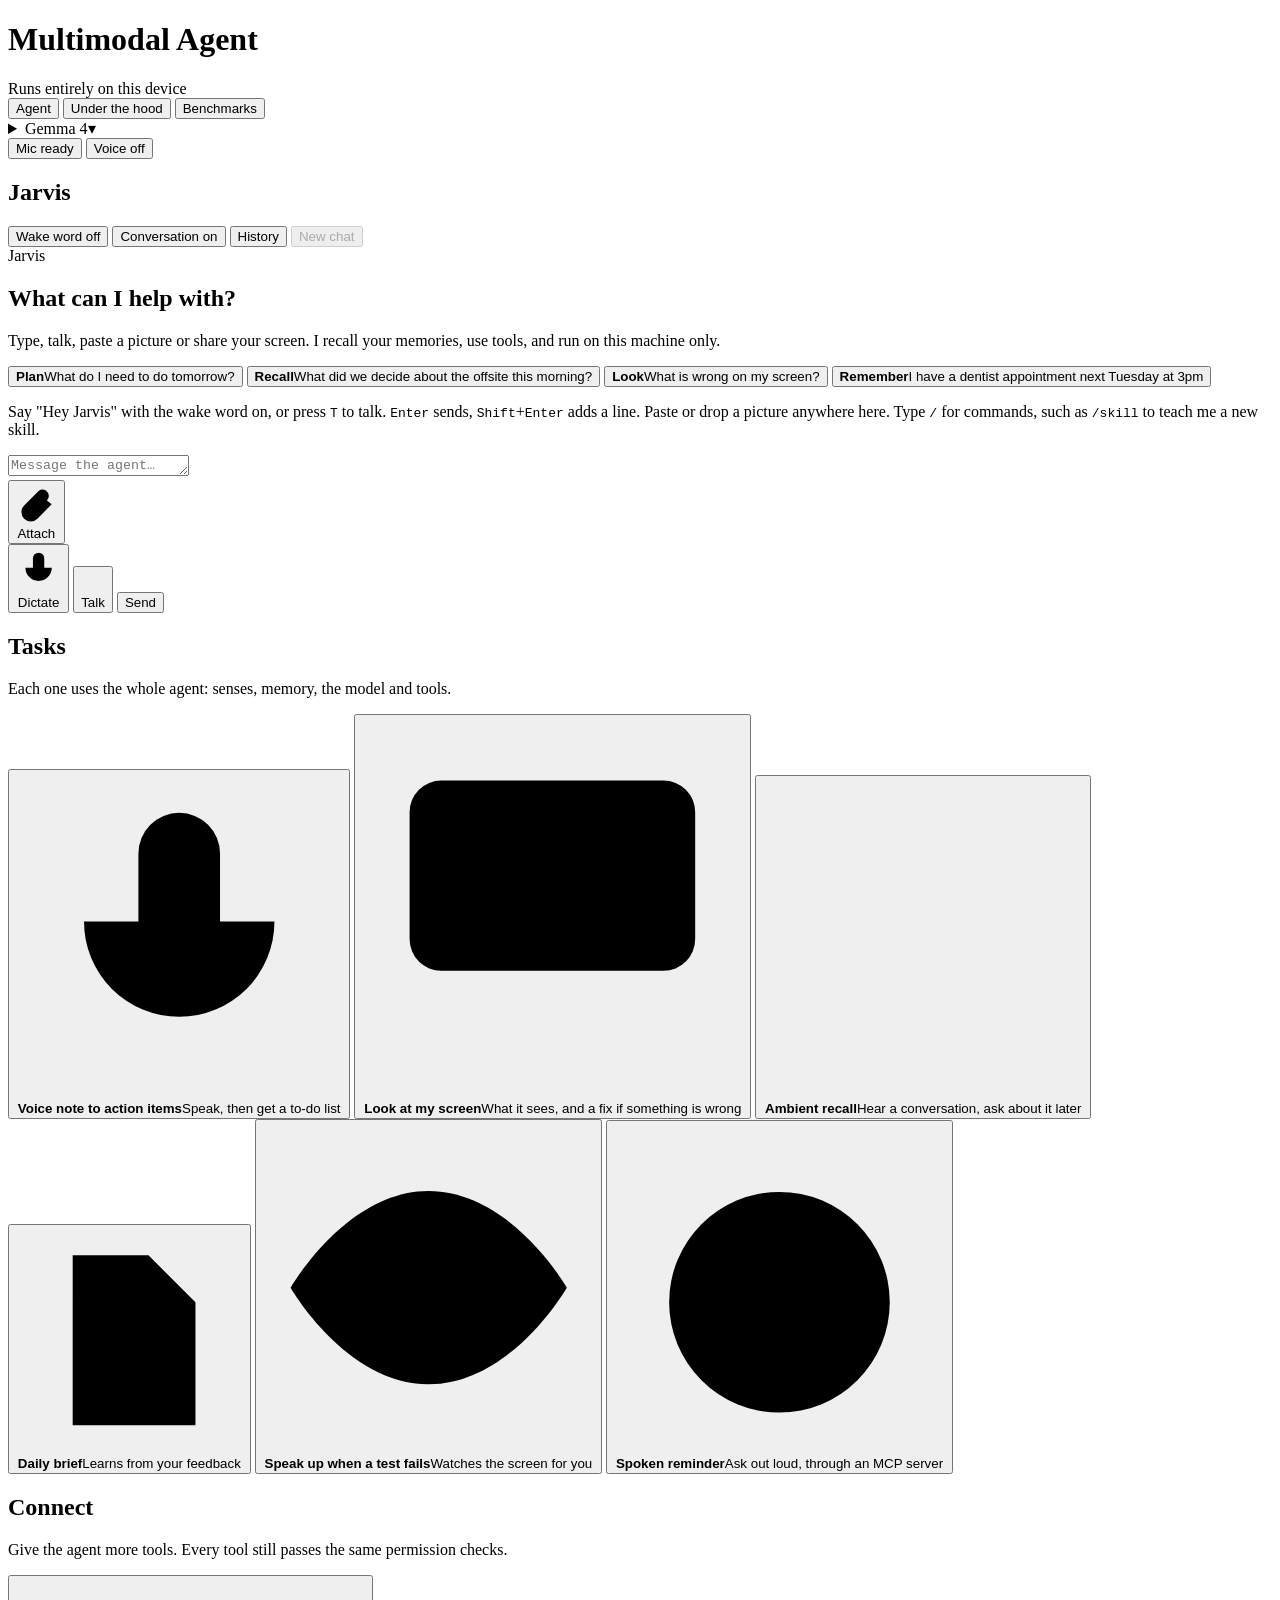
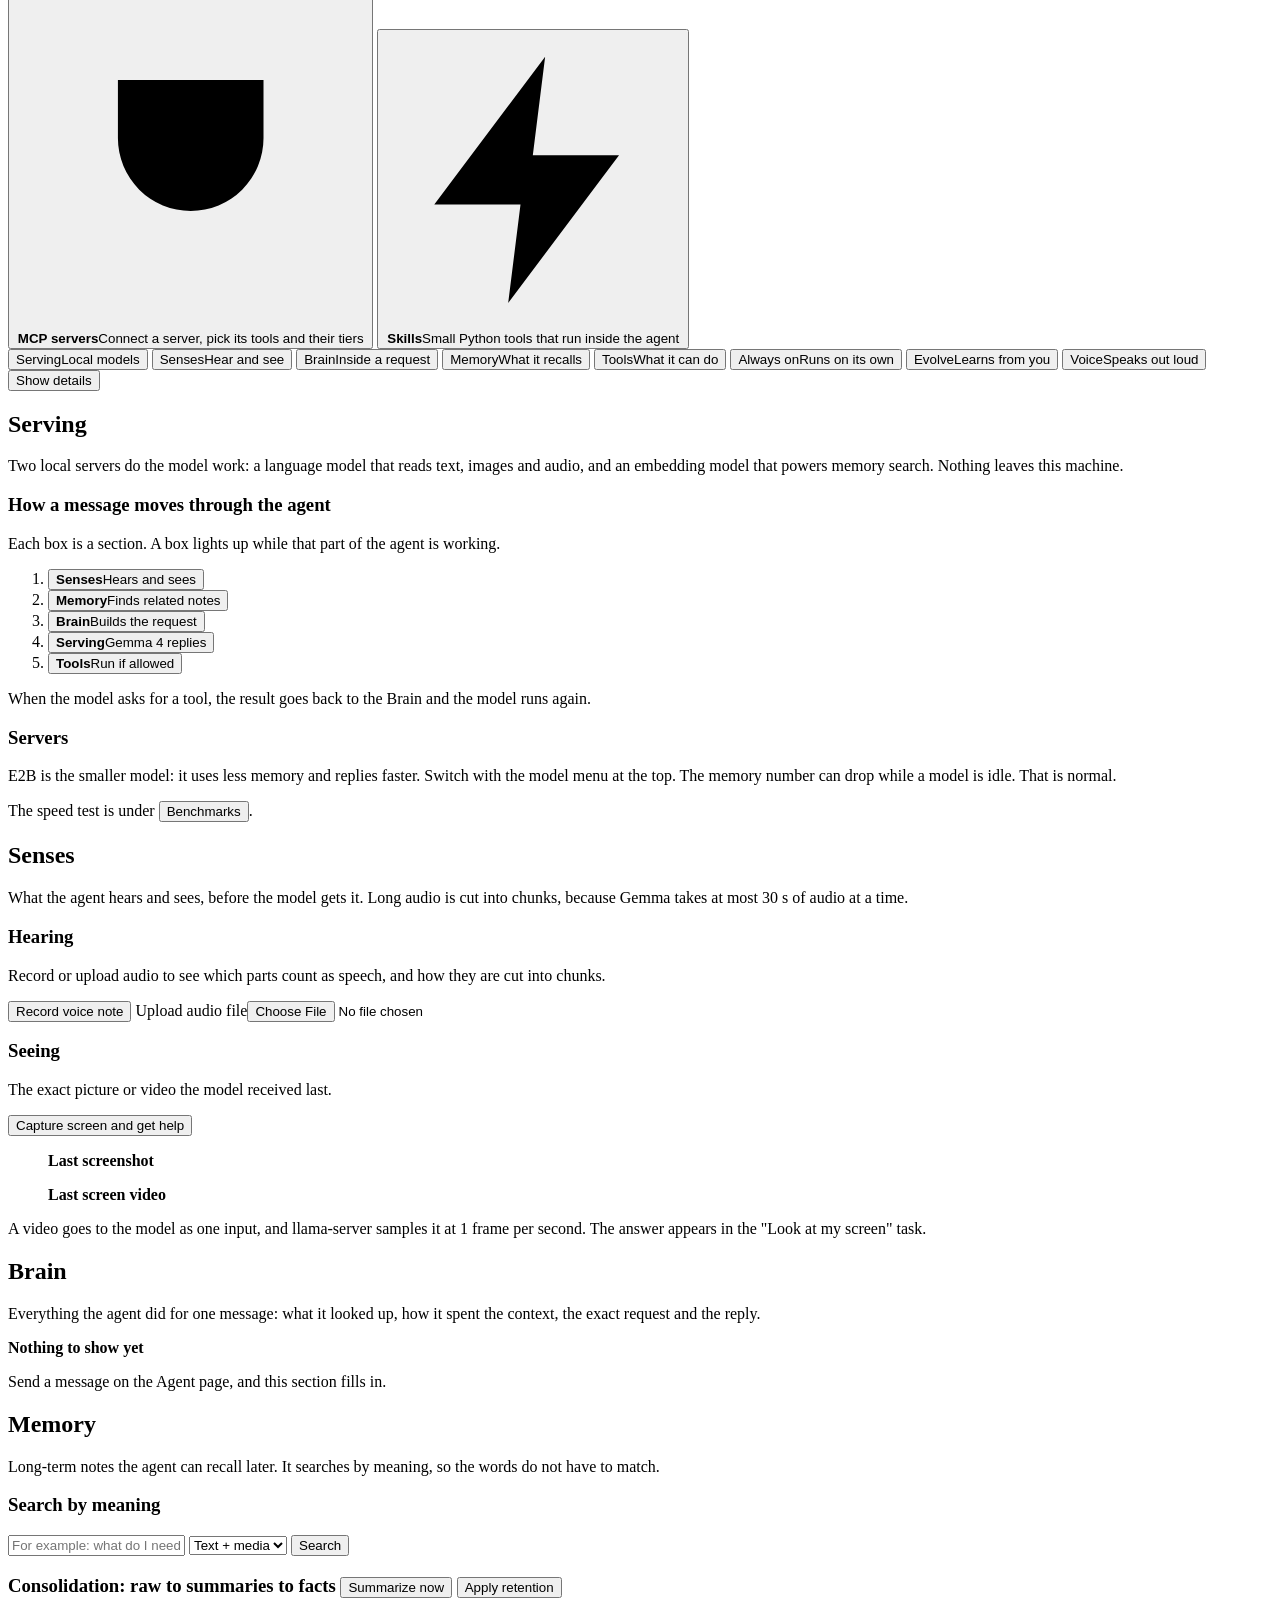
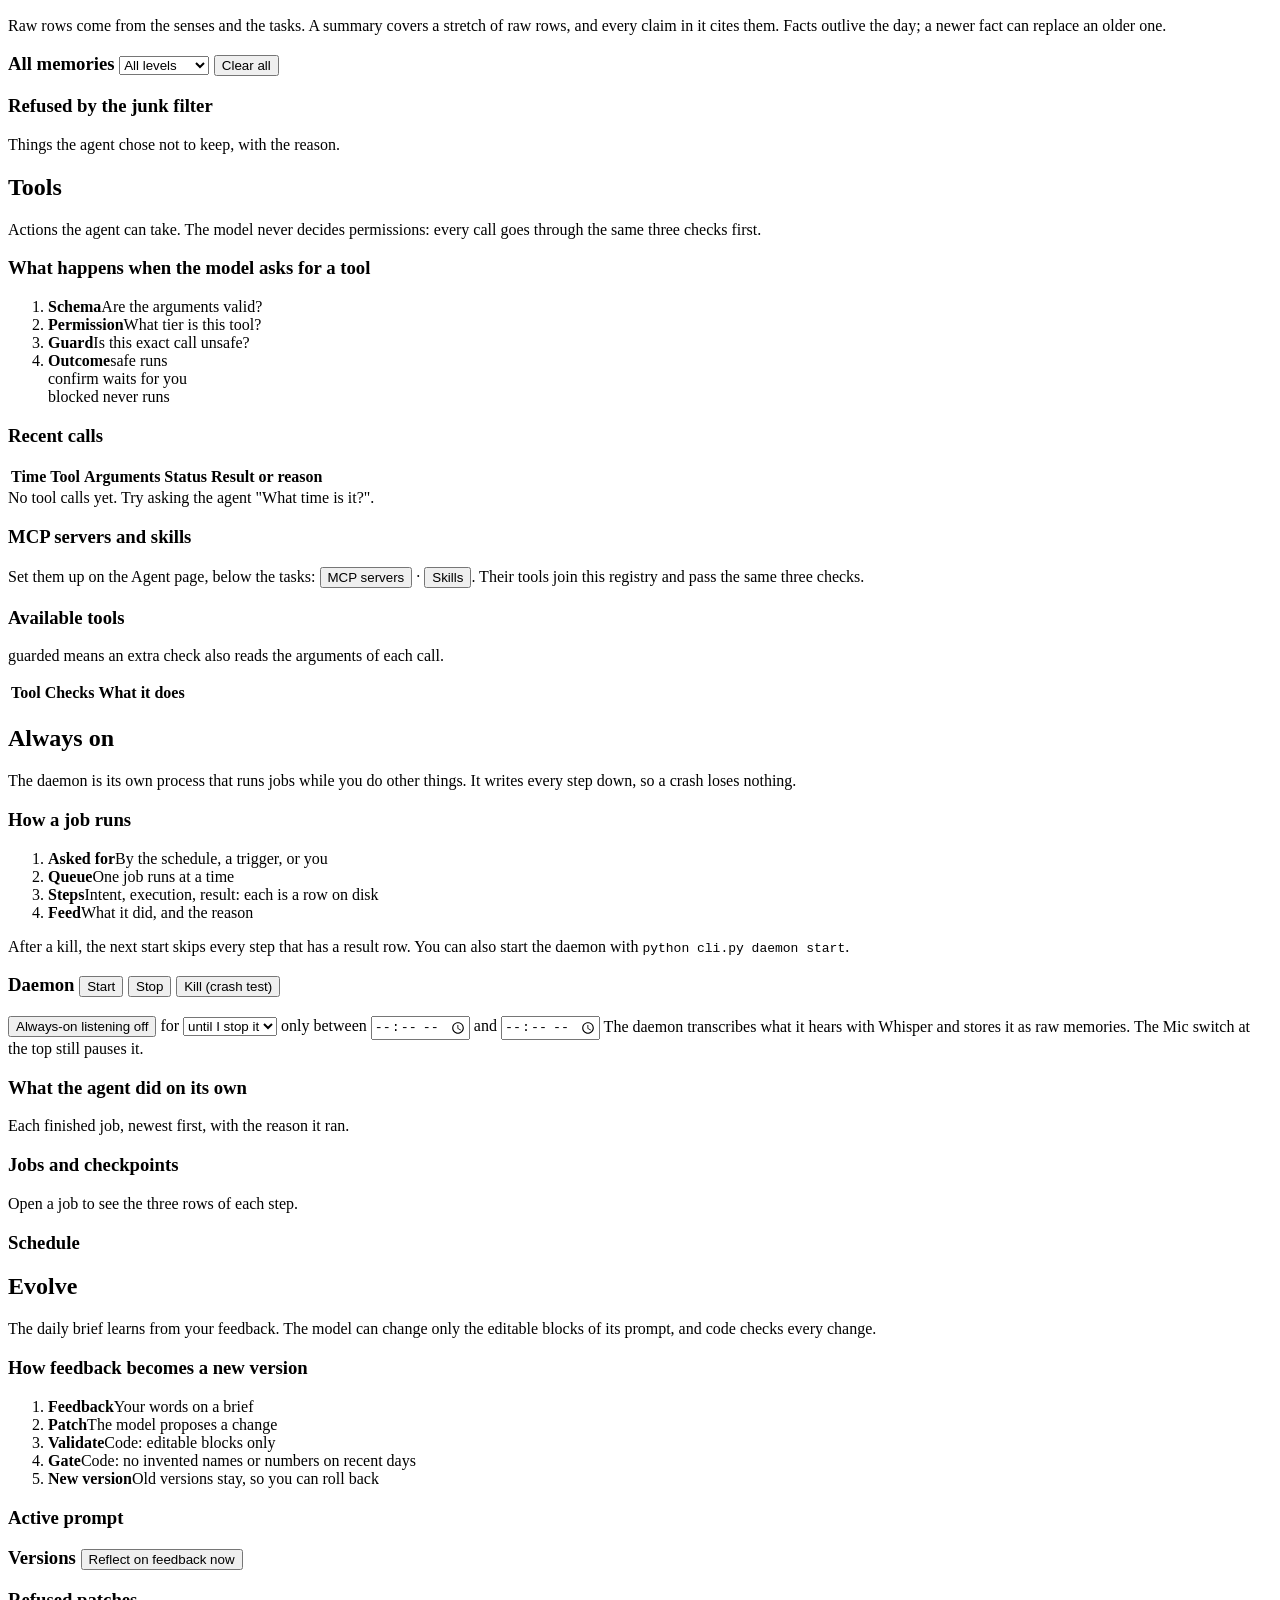
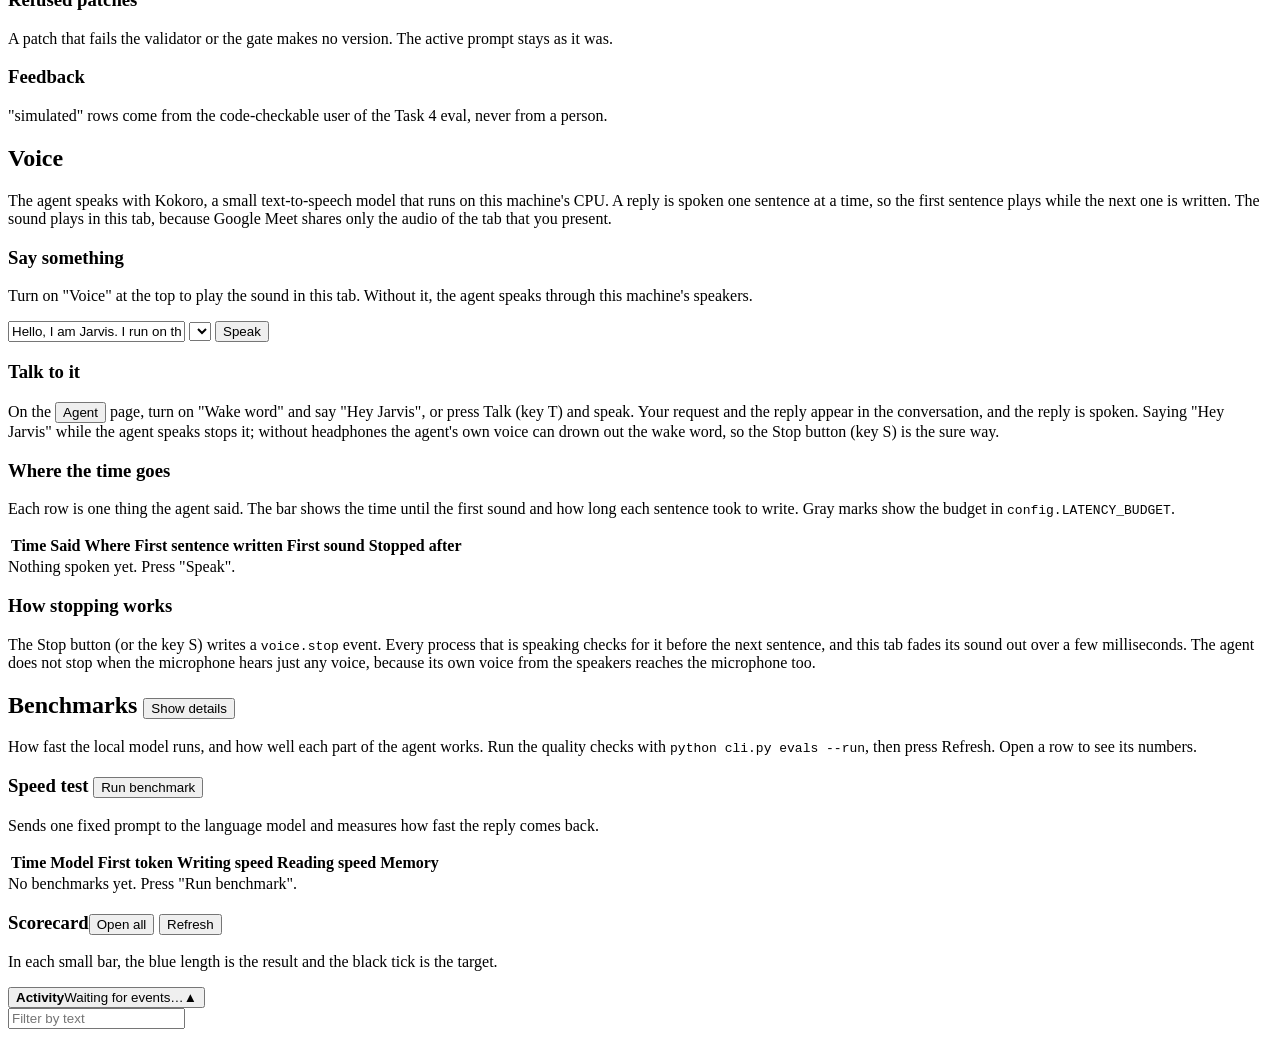
==== commit 0637c0bf: "Fix Dictate, and combine Picture and Screen into one Attach menu busy() restored only a button's tex" ====
--- a/dashboard/static/index.html
+++ b/dashboard/static/index.html
@@ -81,13 +81,20 @@
         <div id="chat-attach" hidden></div>
         <textarea id="chat-input" rows="1" aria-label="Message" placeholder="Message the agent…" autocomplete="off"></textarea>
         <div class="composer-bar">
-          <label class="tool-btn" title="Attach a picture (or paste one)">
-            <svg viewBox="0 0 24 24" aria-hidden="true"><path d="M21 12.5 12.6 21a5.5 5.5 0 0 1-7.8-7.8l8.5-8.5a3.7 3.7 0 0 1 5.2 5.2l-8.5 8.5a1.8 1.8 0 0 1-2.6-2.6l7.8-7.8"/></svg>
-            <span>Picture</span><input type="file" id="chat-file" accept="image/*"></label>
-          <button type="button" id="chat-screen" class="tool-btn" aria-pressed="false" title="Send one screenshot with this message">
-            <svg viewBox="0 0 24 24" aria-hidden="true"><rect x="3" y="4" width="18" height="12" rx="2"/><path d="M8 20h8M12 16v4"/></svg>
-            <span>Screen</span></button>
-          <button type="button" id="chat-voice" class="tool-btn" aria-pressed="false" title="Dictate: speak, press again, and the text is sent as your message">
+          <div class="attach-menu">
+            <button type="button" id="attach-btn" class="tool-btn" aria-haspopup="menu" aria-expanded="false" title="Add a picture or a screenshot (you can also paste or drop a picture)">
+              <svg viewBox="0 0 24 24" aria-hidden="true"><path d="M21 12.5 12.6 21a5.5 5.5 0 0 1-7.8-7.8l8.5-8.5a3.7 3.7 0 0 1 5.2 5.2l-8.5 8.5a1.8 1.8 0 0 1-2.6-2.6l7.8-7.8"/></svg>
+              <span>Attach</span></button>
+            <div id="attach-pop" role="menu" hidden>
+              <label class="tool-btn" role="menuitem" title="Pick a picture file. You can also paste or drop one.">
+                <svg viewBox="0 0 24 24" aria-hidden="true"><rect x="3" y="4" width="18" height="16" rx="2"/><circle cx="9" cy="10" r="2"/><path d="m21 17-5-5-9 8"/></svg>
+                <span>Picture from a file</span><input type="file" id="chat-file" accept="image/*"></label>
+              <button type="button" id="chat-screen" class="tool-btn" role="menuitemcheckbox" aria-pressed="false" title="Send one screenshot with this message">
+                <svg viewBox="0 0 24 24" aria-hidden="true"><rect x="3" y="4" width="18" height="12" rx="2"/><path d="M8 20h8M12 16v4"/></svg>
+                <span>Screenshot of my screen</span></button>
+            </div>
+          </div>
+          <button type="button" id="chat-voice" class="tool-btn" aria-pressed="false" title="Dictate: speak, press again, and the text goes into the message box so you can edit it before you send">
             <svg viewBox="0 0 24 24" aria-hidden="true"><rect x="9" y="3" width="6" height="11" rx="3"/><path d="M5 11a7 7 0 0 0 14 0M12 18v3"/></svg>
             <span>Dictate</span></button>
           <button type="button" id="talk-btn" class="talk" title="Hands-free: speak your request and hear the reply (key T)">
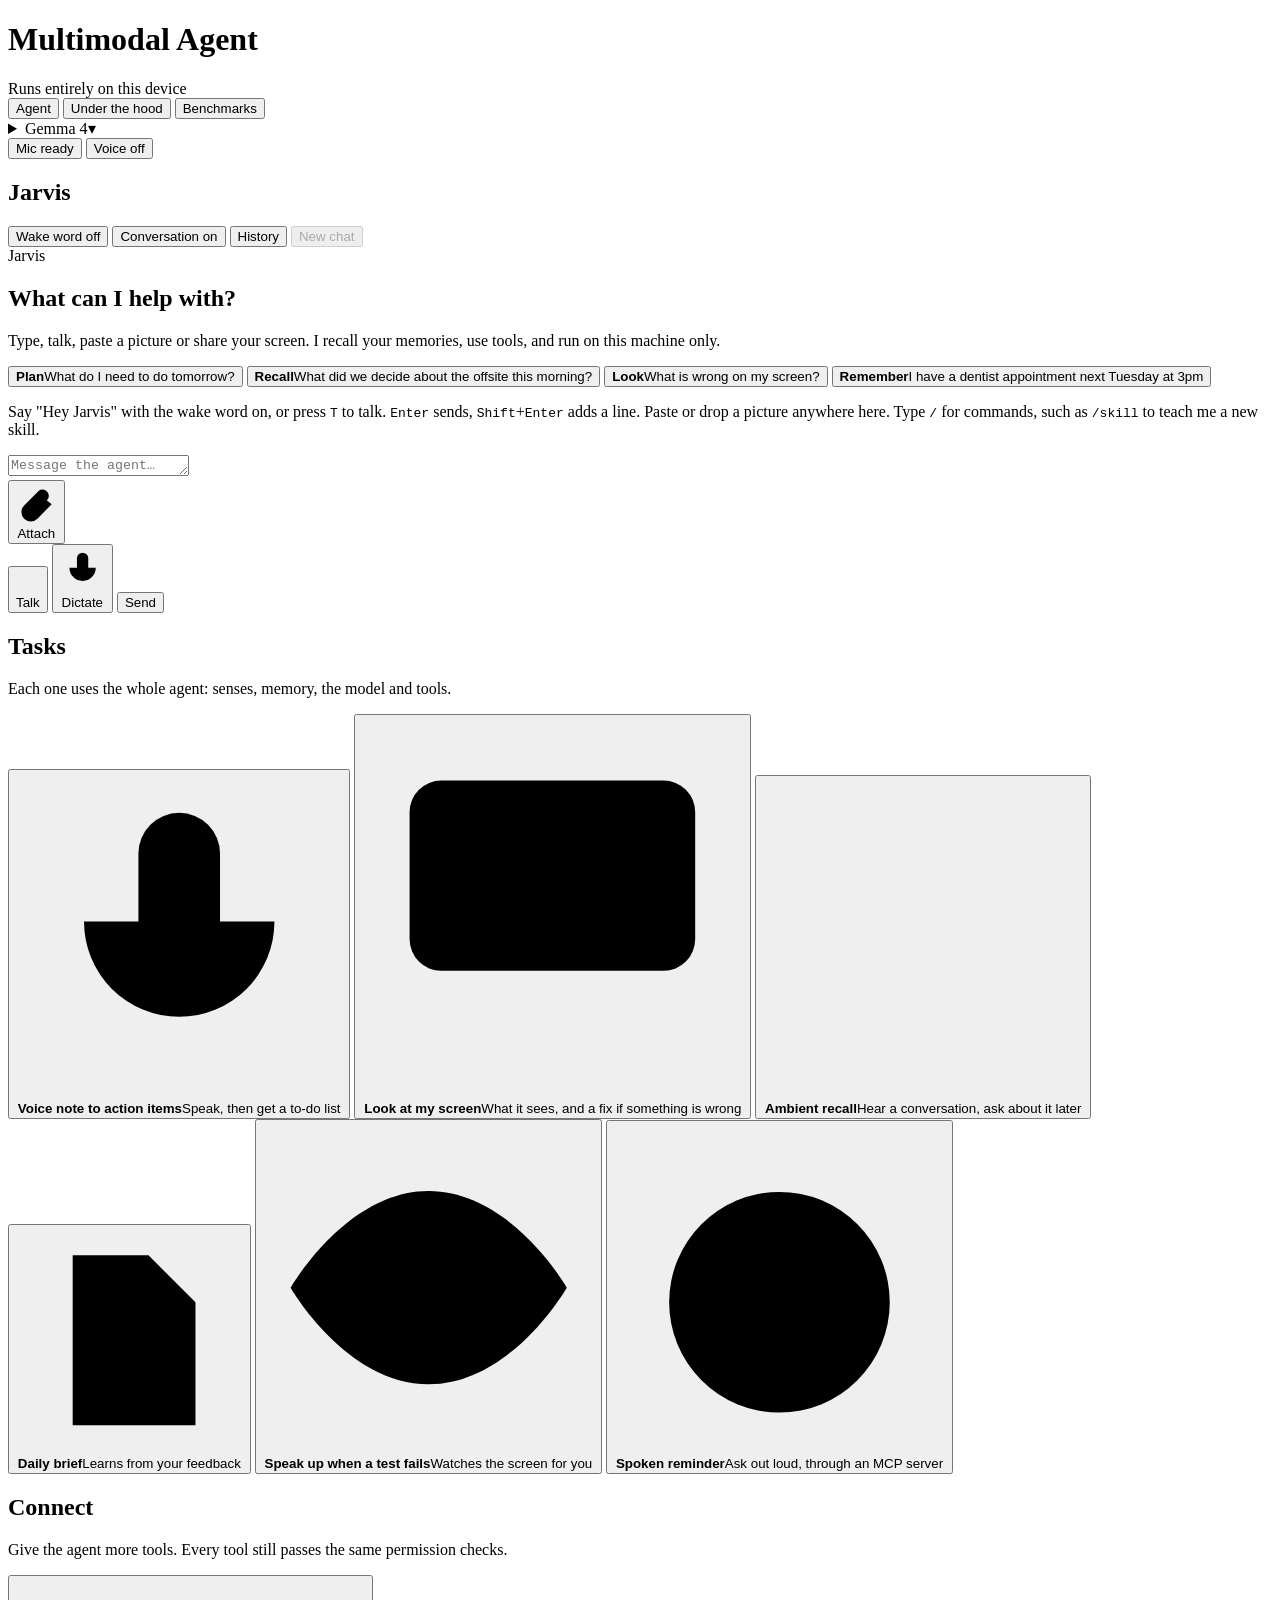
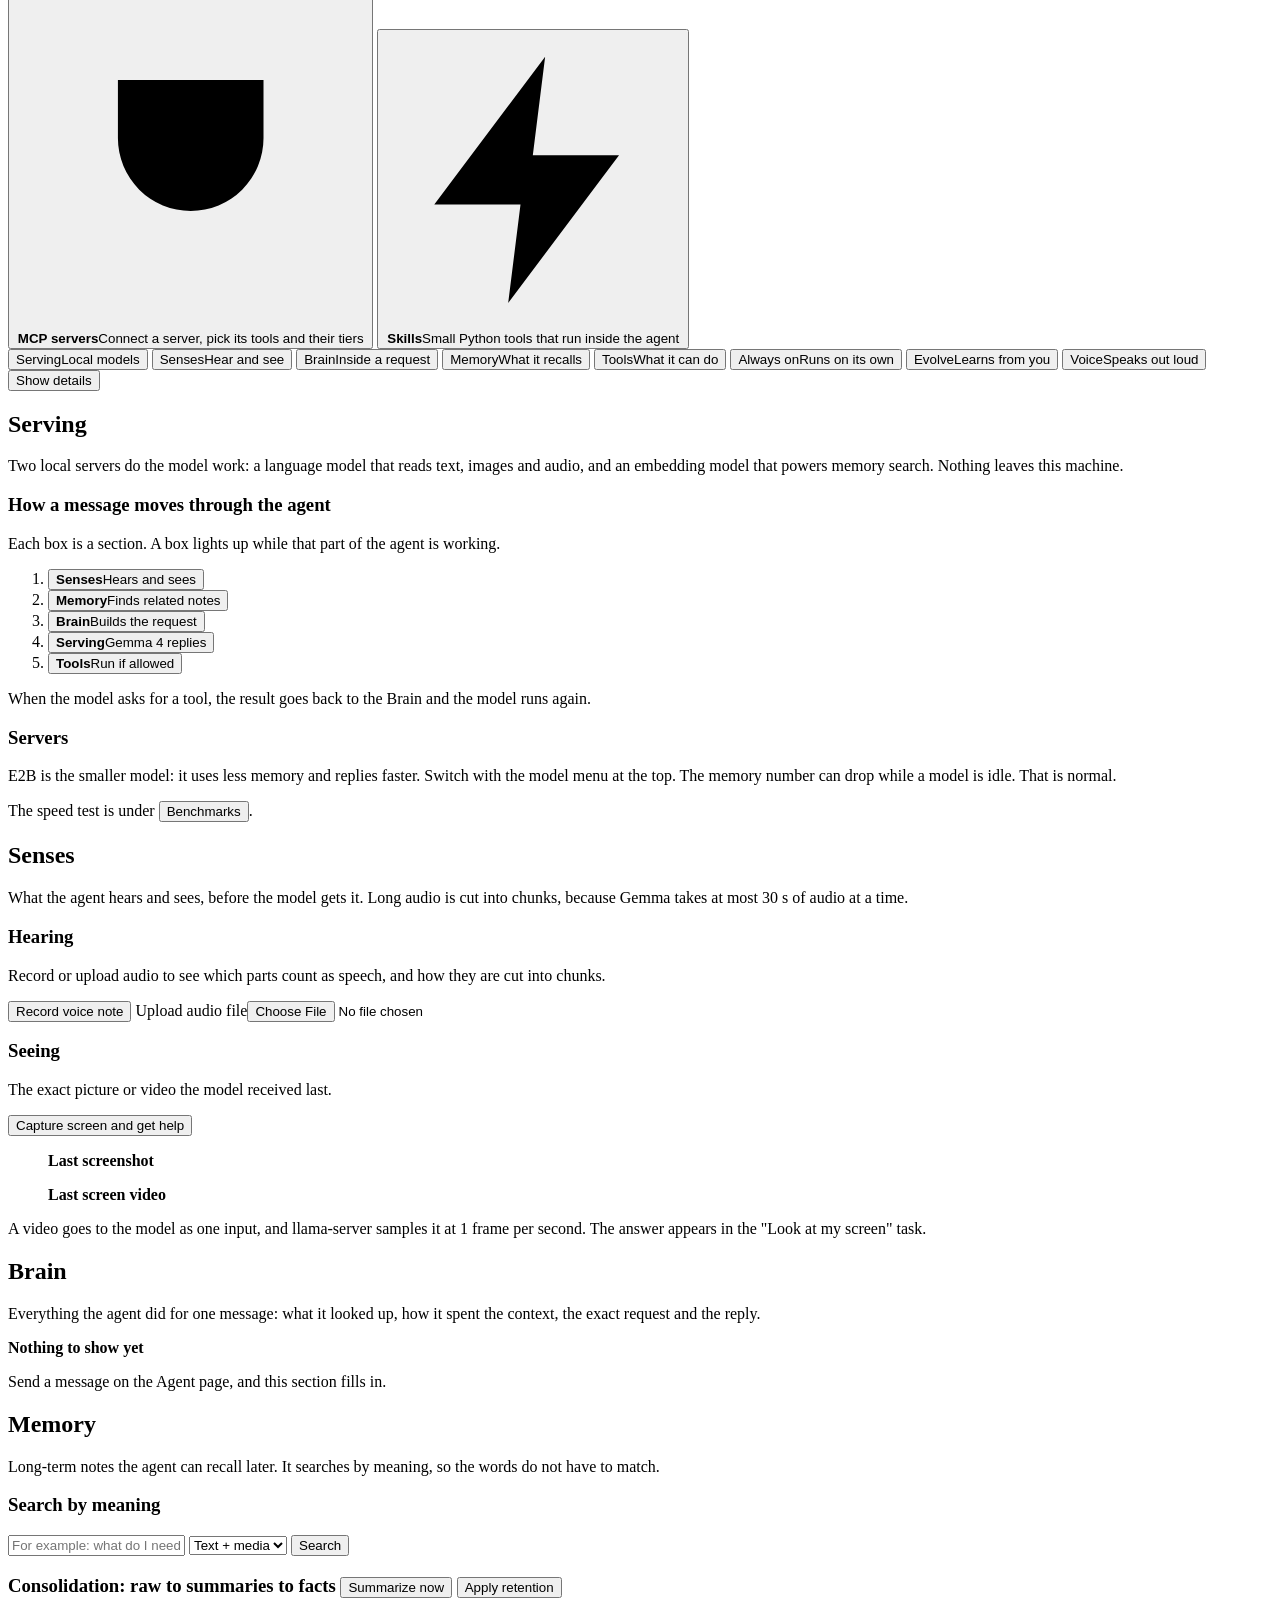
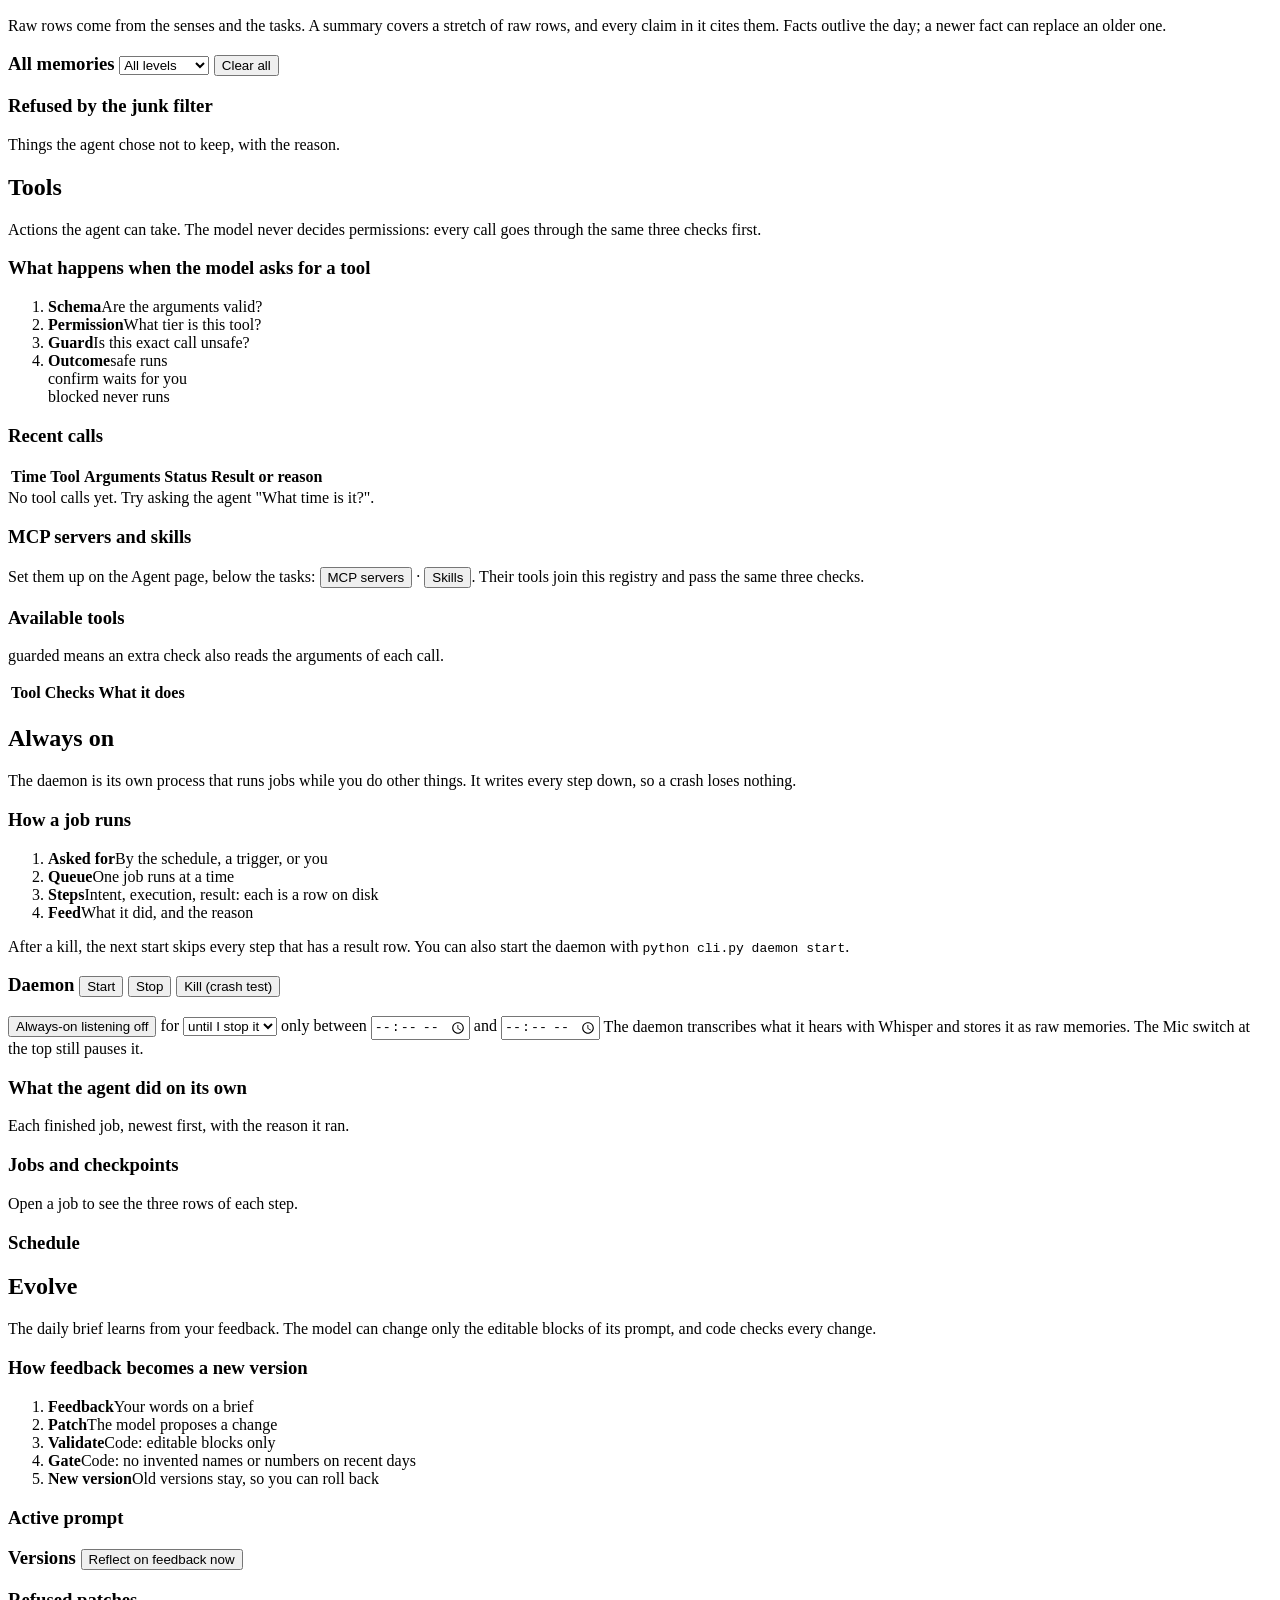
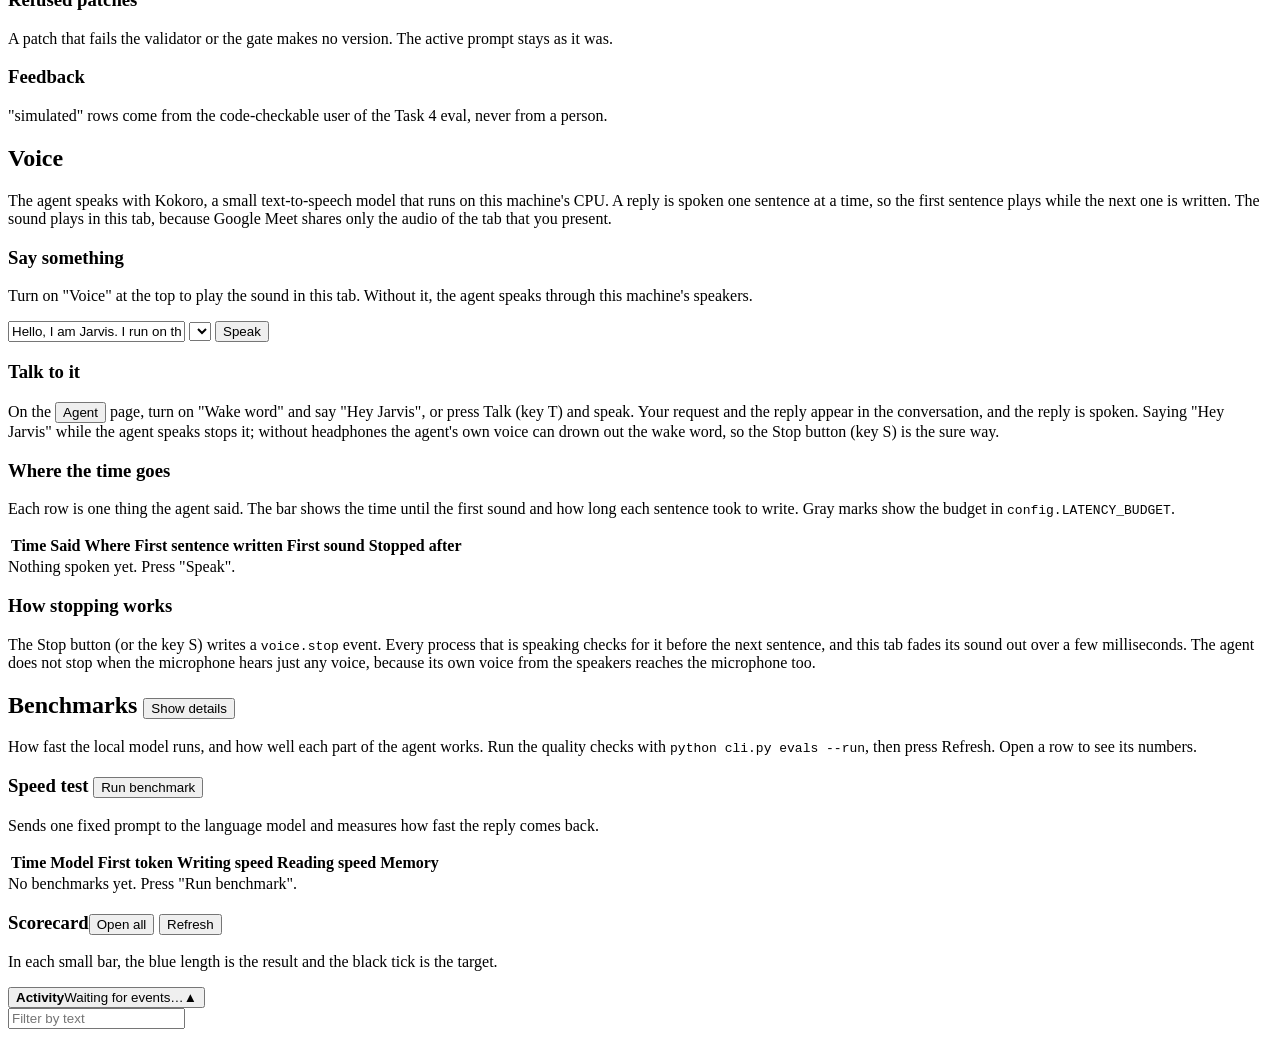
==== commit 3d631914: "Move Dictate between Talk and Send The voice buttons now sit together on the right, and Attach is al" ====
--- a/dashboard/static/index.html
+++ b/dashboard/static/index.html
@@ -94,11 +94,11 @@
                 <span>Screenshot of my screen</span></button>
             </div>
           </div>
+          <button type="button" id="talk-btn" class="talk" title="Hands-free: speak your request and hear the reply (key T)">
+            <svg viewBox="0 0 24 24" aria-hidden="true"><path d="M12 4v16M8 8v8M16 8v8M4 11v2M20 11v2"/></svg>Talk</button>
           <button type="button" id="chat-voice" class="tool-btn" aria-pressed="false" title="Dictate: speak, press again, and the text goes into the message box so you can edit it before you send">
             <svg viewBox="0 0 24 24" aria-hidden="true"><rect x="9" y="3" width="6" height="11" rx="3"/><path d="M5 11a7 7 0 0 0 14 0M12 18v3"/></svg>
             <span>Dictate</span></button>
-          <button type="button" id="talk-btn" class="talk" title="Hands-free: speak your request and hear the reply (key T)">
-            <svg viewBox="0 0 24 24" aria-hidden="true"><path d="M12 4v16M8 8v8M16 8v8M4 11v2M20 11v2"/></svg>Talk</button>
           <button class="primary send" data-busy="Sending…">Send</button>
         </div>
       </form>
